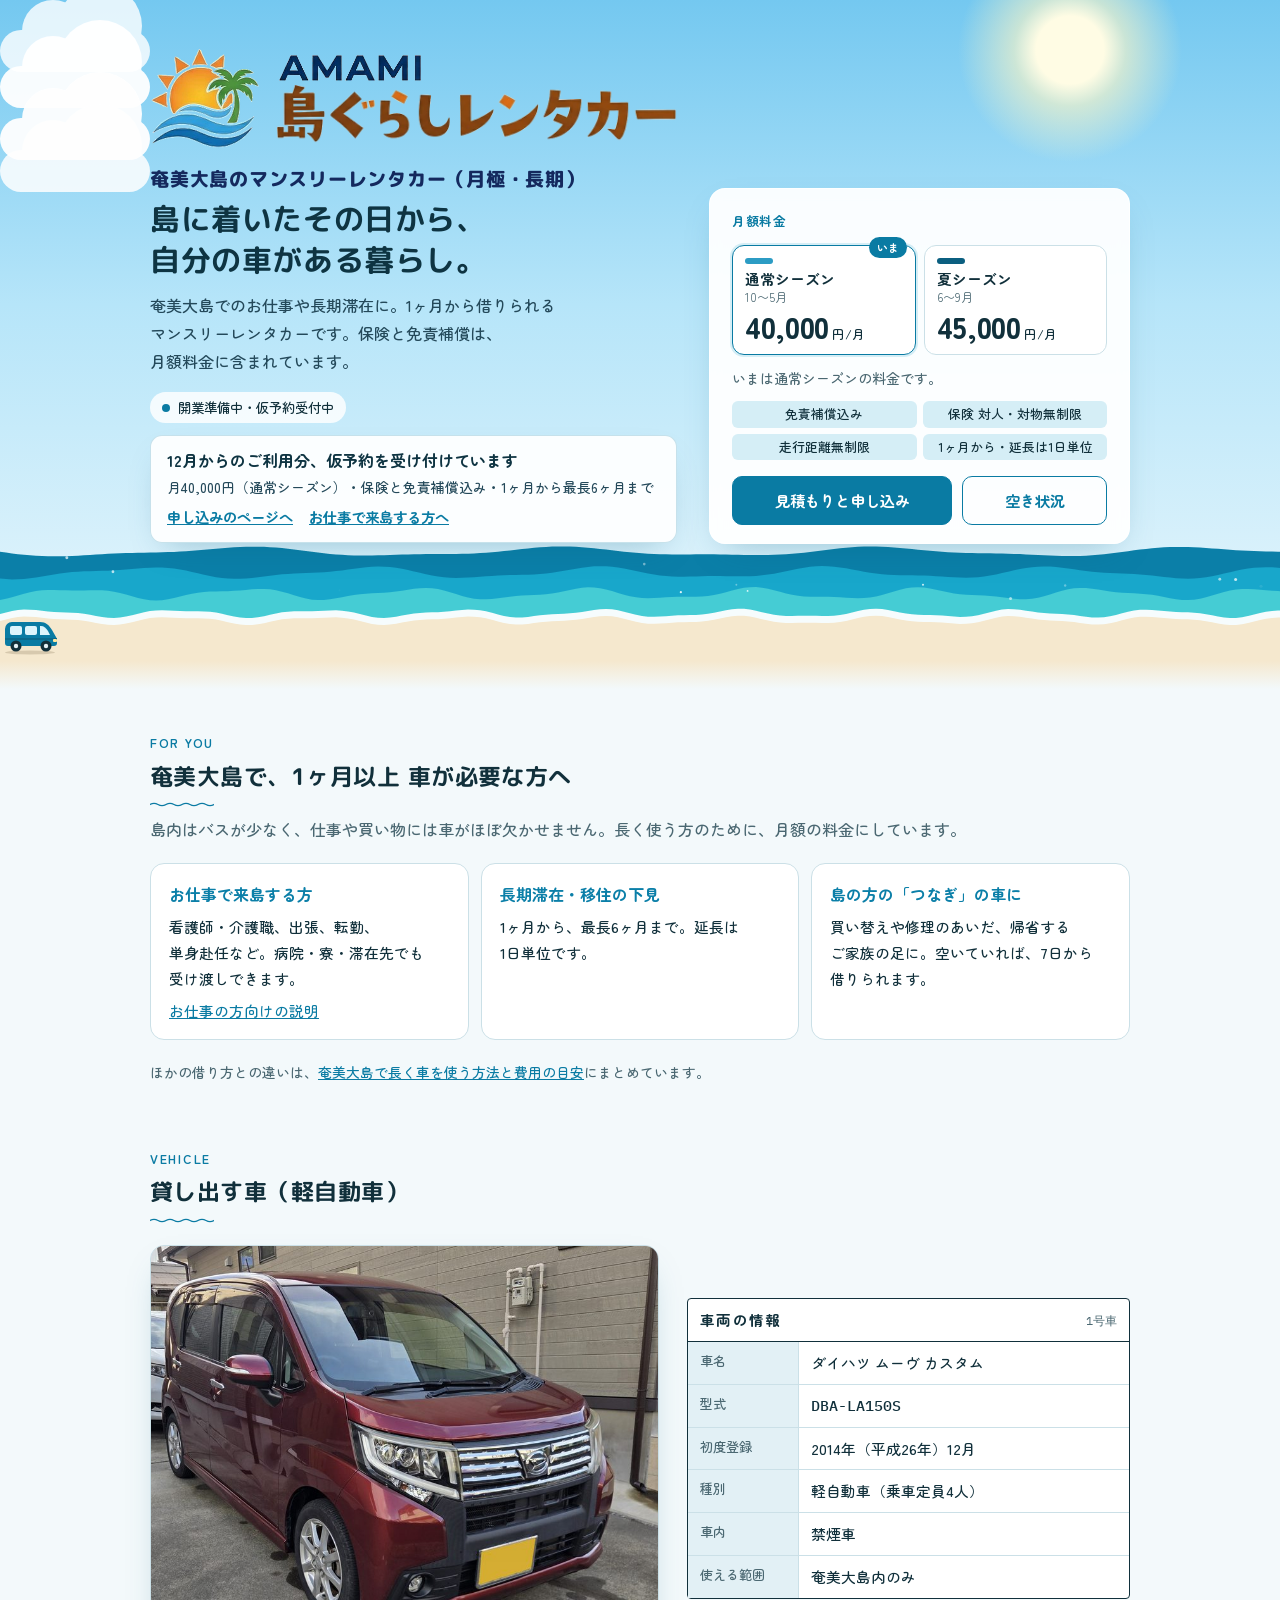
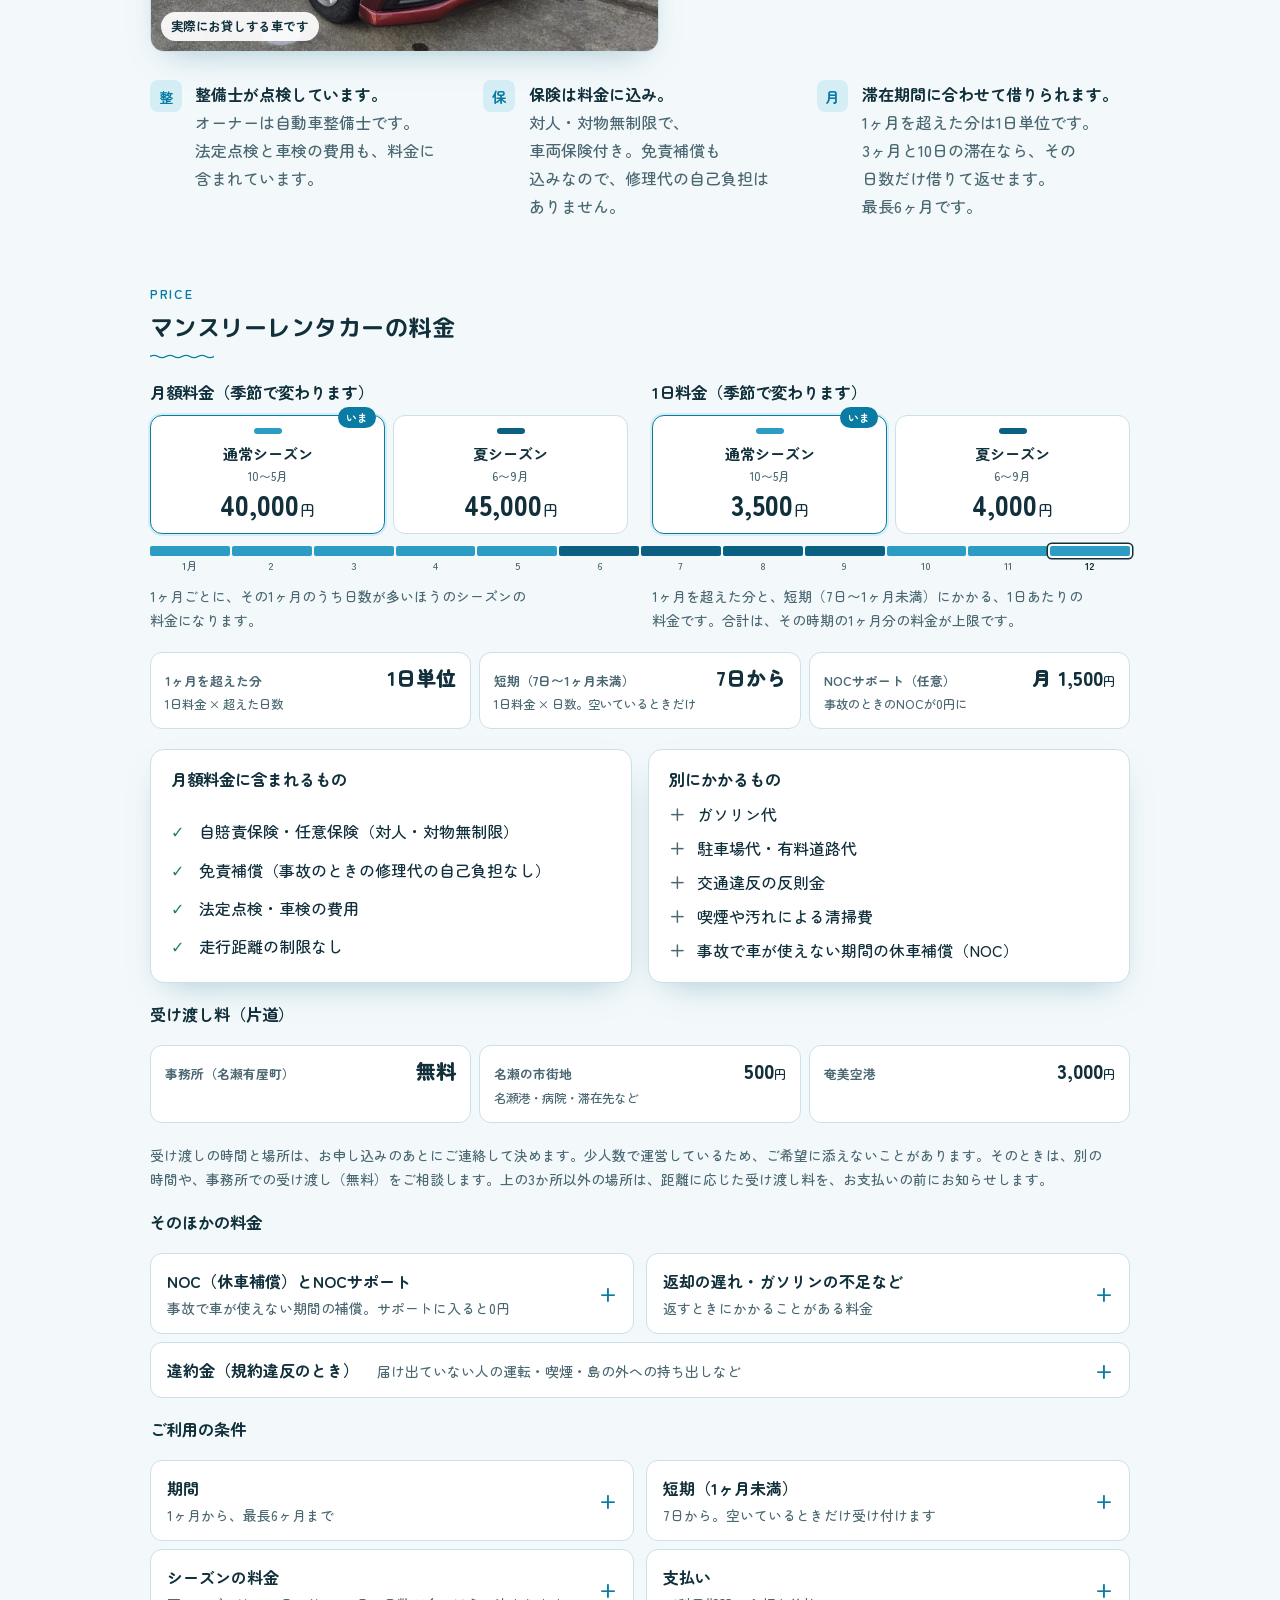
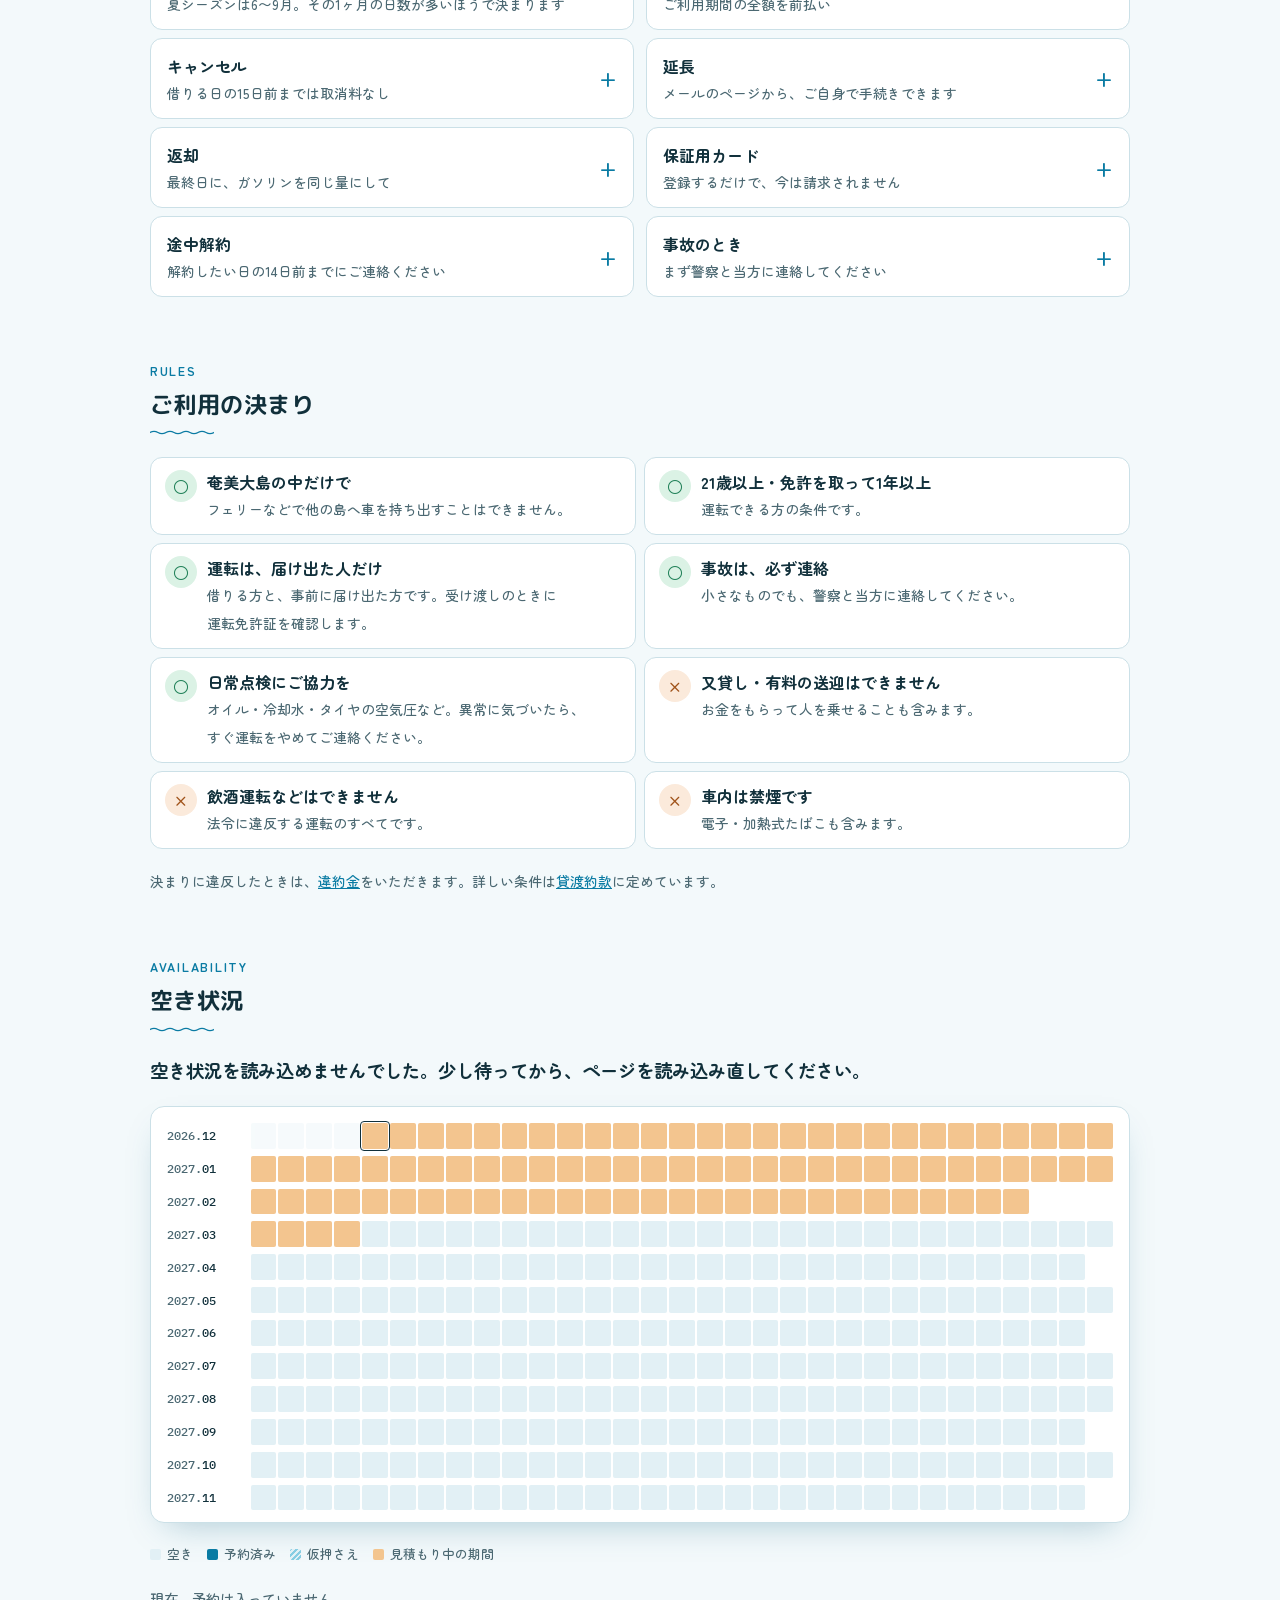
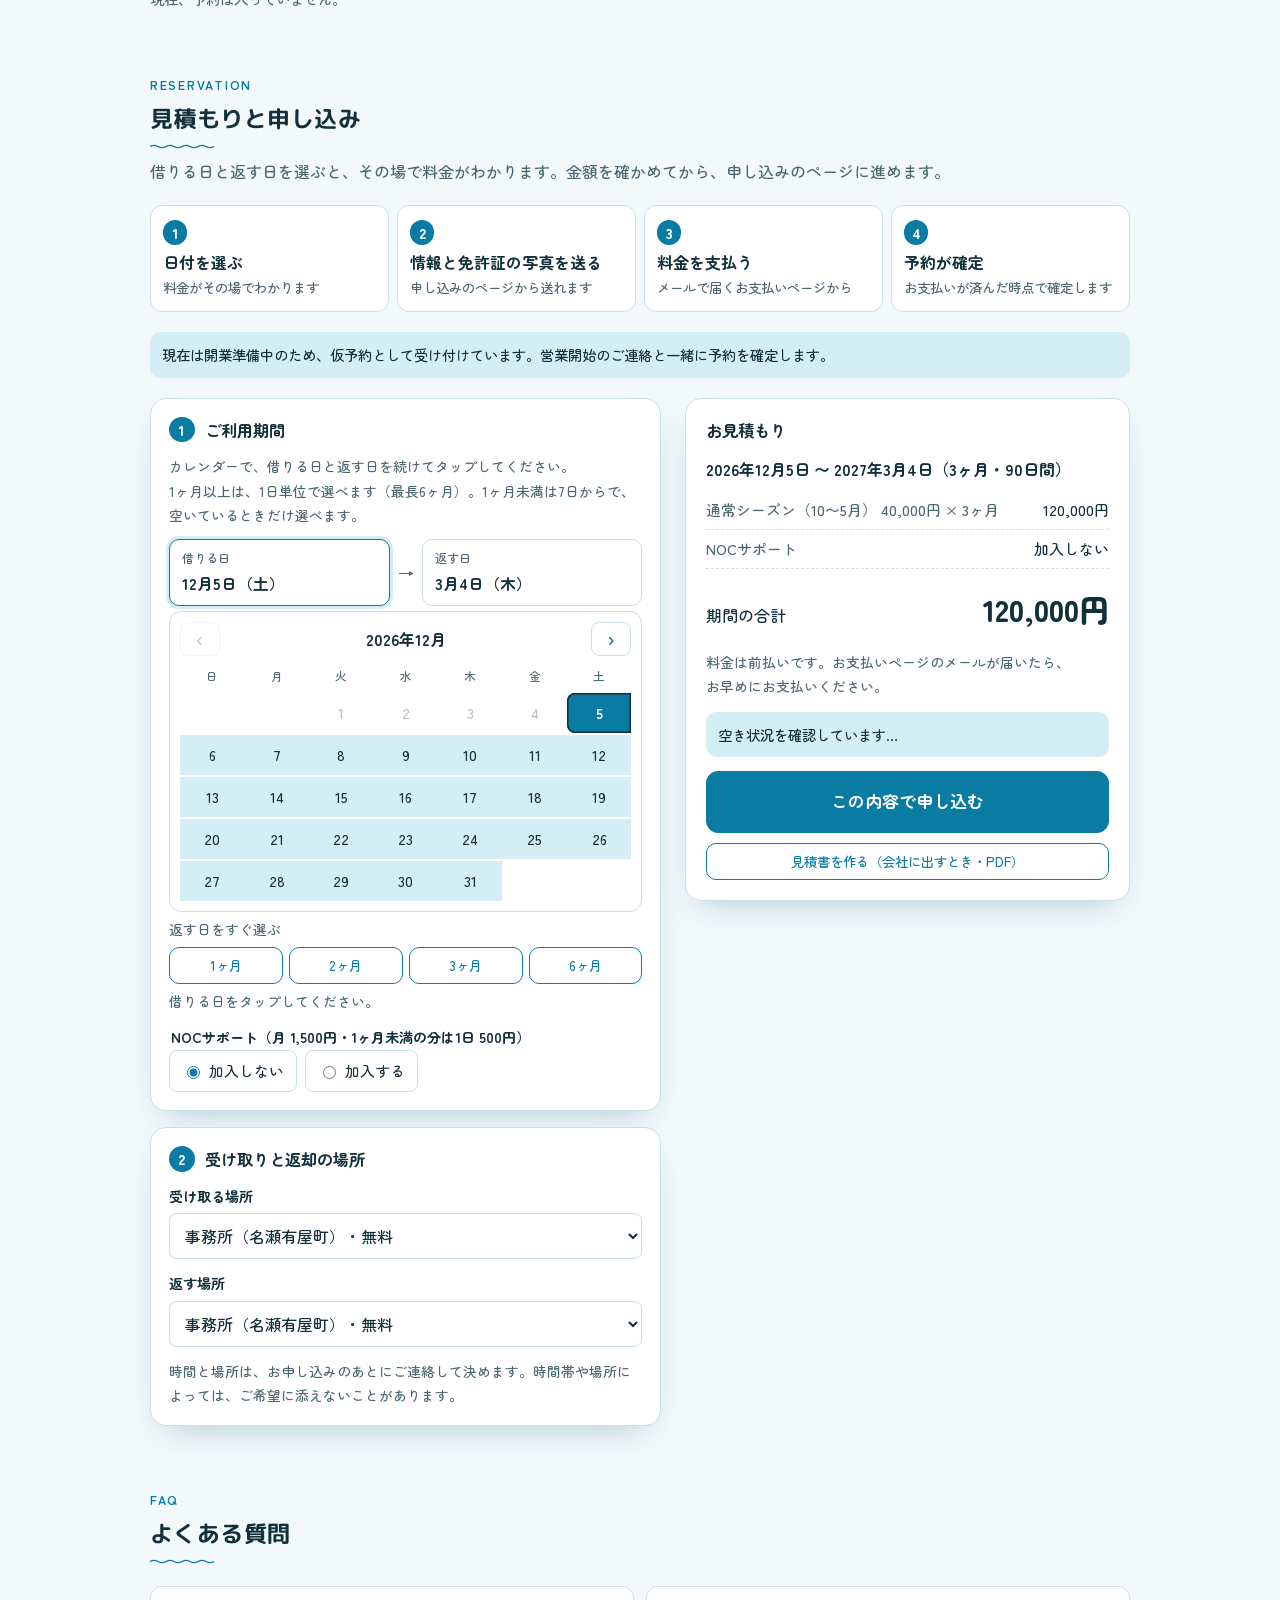
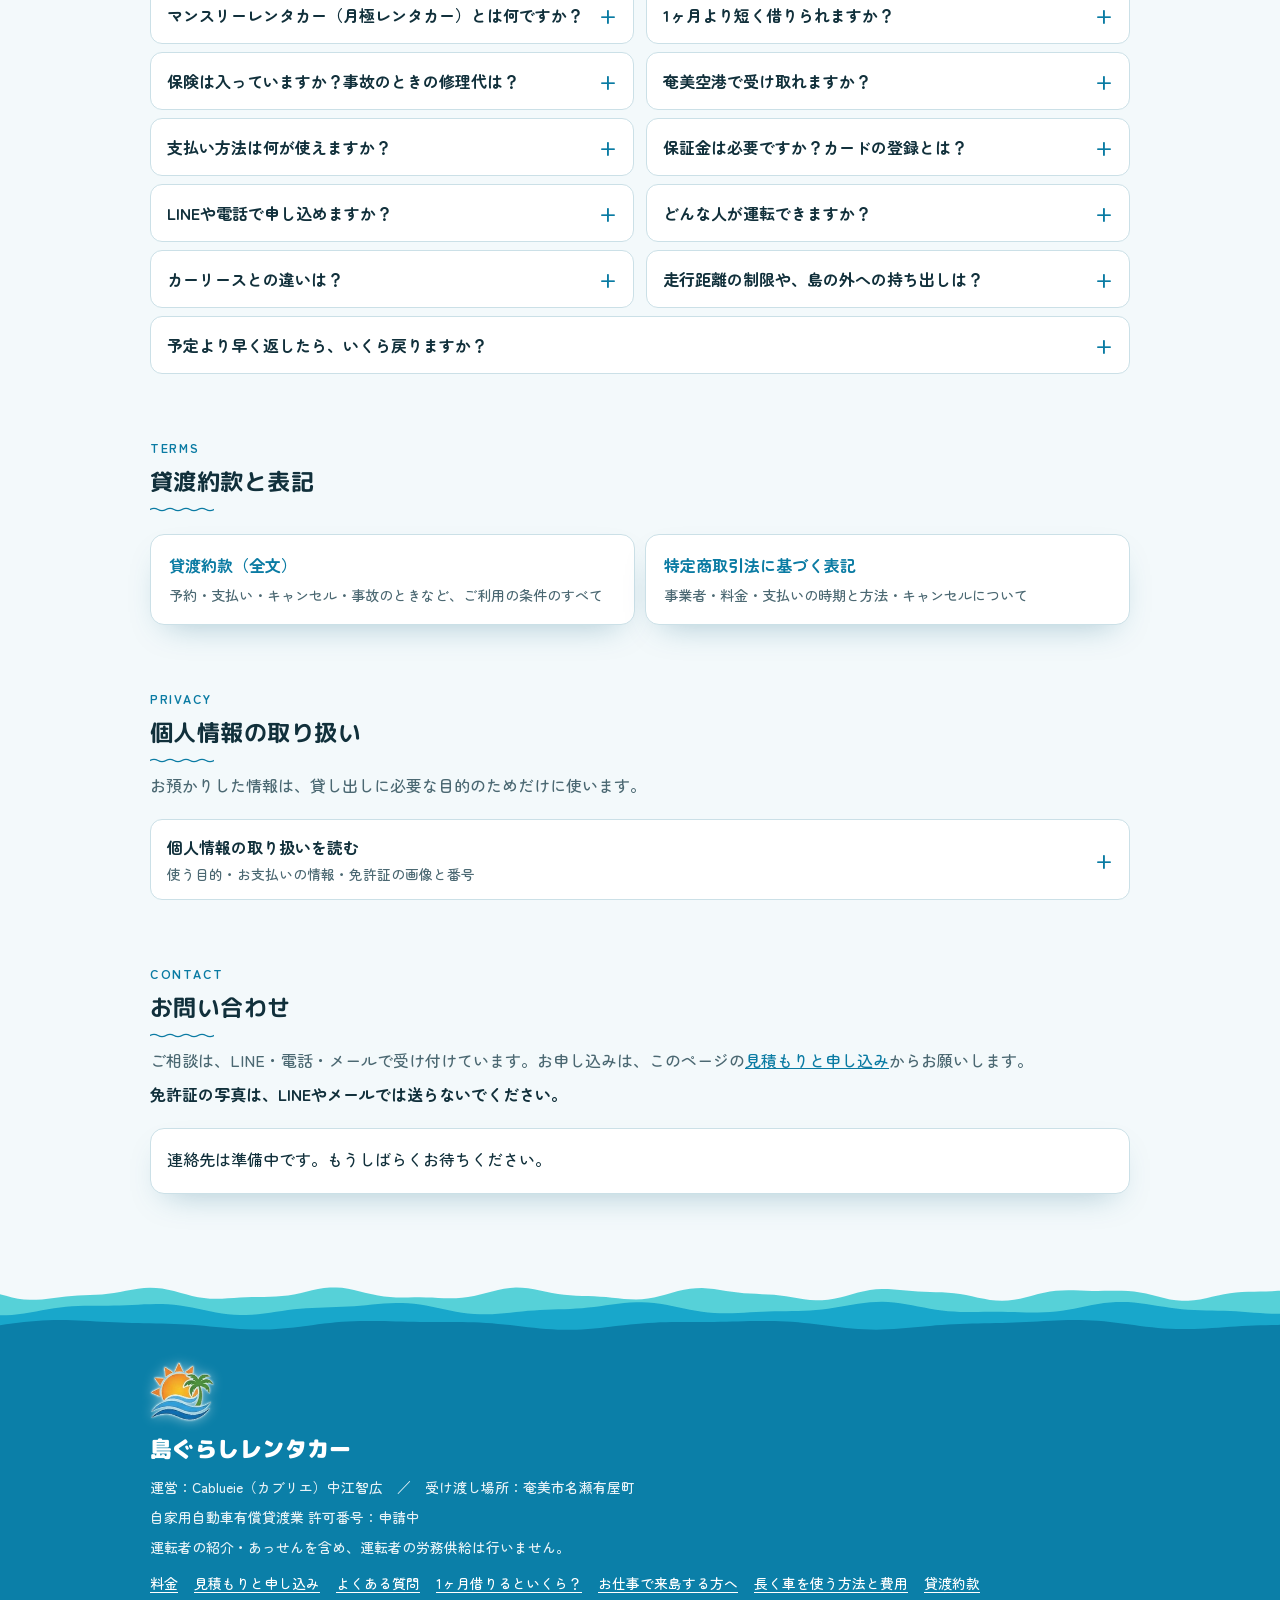
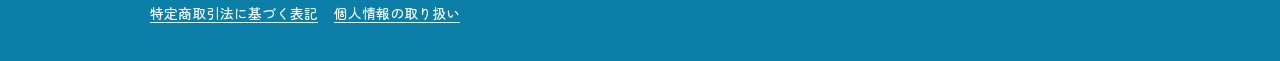
==== index.html @ 34012309 "申し込みページを軽くした（お金がかからない一言・先に聞けるボタン・送信ボタンの上の合計・免許証あとで・勤務先は任意・入力の離脱を数える） Co-Authored-By: Claude Opus 5.5" ====
<!DOCTYPE html>
<html lang="ja">
<head>
<meta charset="utf-8">
<meta name="viewport" content="width=device-width, initial-scale=1">
<title>奄美大島のマンスリーレンタカー｜1ヶ月から・月40,000円〜（月極・長期）｜島ぐらしレンタカー</title>
<meta name="description" content="奄美大島のマンスリーレンタカー（月極・長期レンタカー）。1ヶ月から、延長は1日単位。保険・免責補償込みで月40,000円から。奄美空港・名瀬で受け渡し。看護師・出張・転勤など、お仕事や長期滞在に。サイトで予約と支払いまでできます。">
<link rel="canonical" href="https://cablueie-rentacar.com/">
<meta property="og:type" content="website">
<meta property="og:site_name" content="島ぐらしレンタカー">
<meta property="og:title" content="奄美大島のマンスリーレンタカー｜1ヶ月から・月40,000円〜（月極・長期）｜島ぐらしレンタカー">
<meta property="og:description" content="奄美大島のマンスリーレンタカー（月極・長期レンタカー）。1ヶ月から、延長は1日単位。保険・免責補償込みで月40,000円から。奄美空港・名瀬で受け渡し。看護師・出張・転勤など、お仕事や長期滞在に。サイトで予約と支払いまでできます。">
<meta property="og:url" content="https://cablueie-rentacar.com/">
<meta property="og:image" content="https://cablueie-rentacar.com/og.png">
<meta property="og:locale" content="ja_JP">
<meta name="twitter:card" content="summary_large_image">
<meta name="theme-color" content="#0A7BA3">
<link rel="icon" href="favicon-192.png" sizes="192x192" type="image/png">
<link rel="apple-touch-icon" href="apple-touch-icon.png">
<link rel="preconnect" href="https://fonts.googleapis.com">
<link rel="preconnect" href="https://fonts.gstatic.com" crossorigin>
<link rel="stylesheet" href="https://fonts.googleapis.com/css2?family=M+PLUS+Rounded+1c:wght@700;800;900&amp;family=Montserrat:wght@800&amp;family=Zen+Maru+Gothic:wght@500;700;900&amp;family=IBM+Plex+Mono:wght@400;500&amp;display=swap">
<link rel="stylesheet" href="assets/site.css?v=20261101">
<style>
/* 12月からの仮予約のお知らせ。仮予約の受付中（status-pill が pre）だけ出す。終わったら、この style と .dec-notice を消す */
.dec-notice{margin-top:12px;max-width:34em;padding:12px 16px;border-radius:12px;background:rgba(255,255,255,.92);border:1px solid rgba(10,123,163,.22);box-shadow:var(--shadow)}
.dec-h{font-weight:700;line-height:1.5;color:var(--hero-ink)}
.dec-s{margin-top:4px;font-size:.86rem;line-height:1.6;color:var(--hero-sub)}
.dec-a{display:inline-block;margin-top:6px;font-size:.9rem;font-weight:700}
#site:has(#status-pill:not([data-status="pre"])) .dec-notice{display:none}
</style>
<script type="application/ld+json">{"@context": "https://schema.org", "@type": "WebSite", "@id": "https://cablueie-rentacar.com/#website", "url": "https://cablueie-rentacar.com/", "name": "島ぐらしレンタカー", "alternateName": ["しまぐらしレンタカー", "Cablueieレンタカー", "カブリエレンタカー"], "inLanguage": "ja", "publisher": {"@id": "https://cablueie-rentacar.com/#business"}}</script>
<script type="application/ld+json">{"@context": "https://schema.org", "@type": "AutoRental", "name": "島ぐらしレンタカー", "alternateName": ["しまぐらしレンタカー", "Cablueieレンタカー", "カブリエレンタカー"], "description": "奄美大島のマンスリーレンタカー（月極・長期レンタカー）。1ヶ月から、延長は1日単位。保険・免責補償込みで月40,000円から。奄美空港・名瀬で受け渡し。看護師・出張・転勤など、お仕事や長期滞在に。サイトで予約と支払いまでできます。", "url": "https://cablueie-rentacar.com/", "image": "https://cablueie-rentacar.com/og.png", "logo": "https://cablueie-rentacar.com/assets/mark-480.png", "address": {"@type": "PostalAddress", "postalCode": "894-0062", "addressRegion": "鹿児島県", "addressLocality": "奄美市", "streetAddress": "名瀬有屋町", "addressCountry": "JP"}, "areaServed": {"@type": "Place", "name": "奄美大島"}, "priceRange": "月額40,000円〜45,000円", "paymentAccepted": "クレジットカード, 電子決済, 銀行振込", "currenciesAccepted": "JPY", "@id": "https://cablueie-rentacar.com/#business", "knowsLanguage": "ja", "makesOffer": [{"@type": "Offer", "name": "マンスリーレンタカー（通常シーズン 10〜5月）", "description": "軽自動車・保険と免責補償込み", "priceCurrency": "JPY", "price": "40000", "availability": "https://schema.org/InStock", "priceSpecification": {"@type": "UnitPriceSpecification", "price": 40000, "priceCurrency": "JPY", "unitText": "月", "unitCode": "MON"}}, {"@type": "Offer", "name": "マンスリーレンタカー（夏シーズン 6〜9月）", "description": "軽自動車・保険と免責補償込み", "priceCurrency": "JPY", "price": "45000", "availability": "https://schema.org/InStock", "priceSpecification": {"@type": "UnitPriceSpecification", "price": 45000, "priceCurrency": "JPY", "unitText": "月", "unitCode": "MON"}}]}</script>
<script type="application/ld+json">{"@context": "https://schema.org", "@type": "FAQPage", "mainEntity": [{"@type": "Question", "name": "マンスリーレンタカー（月極レンタカー）とは何ですか？", "acceptedAnswer": {"@type": "Answer", "text": "1ヶ月単位の料金で長く借りられるレンタカーです。1日ごとの料金のふつうのレンタカーより、長く使うほど割安になります。島ぐらしレンタカーは1ヶ月から借りられて、1ヶ月を超えた分は1日単位、最長6ヶ月までです。保険と免責補償は料金に含まれています。"}}, {"@type": "Question", "name": "1ヶ月より短く借りられますか？", "acceptedAnswer": {"@type": "Answer", "text": "はい。借りる日が30日以内の場合か、予約と予約のあいだの1ヶ月に満たない空きの場合に、7日から借りられます。料金は1日3,500円（夏シーズンの6〜9月は4,000円。その時期の1ヶ月分が上限）で、全額前払いです。カレンダーで期間を選べば、そのまま申し込みとお支払いまでできます。"}}, {"@type": "Question", "name": "保険は入っていますか？事故のときの修理代は？", "acceptedAnswer": {"@type": "Answer", "text": "自賠責保険と任意保険（対人・対物無制限）、免責補償が月額料金に含まれています。万一の事故でも、車の修理代のご負担はありません。修理中の休業補償（NOC）は別にかかりますが、NOCサポート（月1,500円）に入ると0円になります。"}}, {"@type": "Question", "name": "奄美空港で受け取れますか？", "acceptedAnswer": {"@type": "Answer", "text": "はい。奄美空港での受け渡しは片道3,000円、名瀬の市街地（港・病院・滞在先など）は片道500円、名瀬有屋町の事務所なら無料です。受け渡しの時間と場所は、お申し込みのあとにご連絡して決めます。少人数で運営しているため、便の時間などによっては、ご希望に添えないことがあります。"}}, {"@type": "Question", "name": "支払い方法は何が使えますか？", "acceptedAnswer": {"@type": "Answer", "text": "クレジットカード（Visa・Mastercard・JCB・American Expressなど）、電子決済、銀行振込が使えます。お申し込みのあと、お支払いページのリンクをメールでお送りします。ご利用期間の料金をお支払いいただいた時点で、予約が確定します。"}}, {"@type": "Question", "name": "保証金は必要ですか？カードの登録とは？", "acceptedAnswer": {"@type": "Answer", "text": "保証金はいただきません。その代わりに、お支払いのときに保証用のクレジットカード（またはデビットカード）を登録していただきます。今は請求されず、返却後の燃料代・延滞料金・NOC・違約金などがあるときは、内容をメールでお知らせして、このカードに請求します。現金でのお支払いは受け付けていません。ご利用の終了から90日後に登録を削除します。"}}, {"@type": "Question", "name": "LINEや電話で申し込めますか？", "acceptedAnswer": {"@type": "Answer", "text": "ご相談は、LINE・電話・メールで受け付けています。お申し込みは、このページの「見積もりと申し込み」からお願いします（運転免許証の写真もそこから送っていただきます）。免許証の写真は、LINEやメールでは受け付けていません。あとから運転する人を追加するときや、免許証の写真を撮り直すときは、受付確認のメールにある専用のページから送れます。"}}, {"@type": "Question", "name": "どんな人が運転できますか？", "acceptedAnswer": {"@type": "Answer", "text": "21歳以上で、運転免許を取って1年以上の方です。運転する方は全員、申し込みのときに運転免許証の写真を送っていただきます。"}}, {"@type": "Question", "name": "カーリースとの違いは？", "acceptedAnswer": {"@type": "Answer", "text": "カーリースは年単位の契約が中心で、途中でやめると違約金がかかることが多いため、数ヶ月の滞在には向きません。マンスリーレンタカーなら1ヶ月から借りられて、保険・点検・車検の費用も料金に含まれています。"}}, {"@type": "Question", "name": "走行距離の制限や、島の外への持ち出しは？", "acceptedAnswer": {"@type": "Answer", "text": "走行距離の制限はありません。ご利用は奄美大島内に限り、フェリーなどで他の島へ車を持ち出すことはできません。"}}, {"@type": "Question", "name": "予定より早く返したら、いくら戻りますか？", "acceptedAnswer": {"@type": "Answer", "text": "早く返すときは途中解約です。使った期間の料金で計算し直し、払った額との差額から解約手数料（差額の30%）を引いた分をお返しします。1ヶ月に満たない期間は1日3,500円で、1ヶ月分（40,000円）が上限です。たとえば1ヶ月の予約を20日で返すと戻りは0円、1ヶ月と10日の予約（75,000円）を1ヶ月で返すと、差額35,000円から解約手数料10,500円を引いた24,500円（カード払いは決済手数料3.6%を引いて約23,600円）が戻ります。夏シーズン（6〜9月）は1日4,000円・1ヶ月45,000円で計算します。"}}]}</script>
</head>
<body>
<div id="site">
<header class="scene">
  <div class="sky" aria-hidden="true"><span class="sun"></span><span class="cloud c1"></span><span class="cloud c2"></span><span class="cloud c3"></span><span class="cloud c4"></span></div>
  <div class="wrap hero">
    <div>
      <div class="brand" role="img" aria-label="AMAMI 島ぐらしレンタカー">
        <img class="brand-mark" src="assets/mark-220.webp" width="110" height="101" alt="" decoding="async">
        <span class="brand-text" aria-hidden="true"><img class="brand-en-img" src="assets/amami.webp" width="285" height="55" alt=""><img class="brand-name-img" src="assets/name.webp" width="854" height="126" alt=""></span>
      </div>
      <h1><span class="h1-sub"><span class="nb">奄美大島の</span><span class="nb">マンスリーレンタカー</span><span class="nb">（月極・長期）</span></span><span class="nb">島に着いたその日から、</span><span class="nb">自分の車がある暮らし。</span></h1>
      <p class="lead">奄美大島でのお仕事や長期滞在に。1ヶ月から借りられるマンスリーレンタカーです。保険と免責補償は、月額料金に含まれています。</p>
      <p style="margin-top:16px"><span class="pill" id="status-pill" data-status="pre">開業準備中・仮予約受付中</span></p>
      <div class="dec-notice">
        <p class="dec-h"><span class="nb">12月からのご利用分、</span><span class="nb">仮予約を受け付けています</span></p>
        <p class="dec-s"><span class="nb">月<span data-price="monthly">40,000</span>円（通常シーズン）・</span><span class="nb">保険と免責補償込み・</span><span class="nb">1ヶ月から最長6ヶ月まで</span></p>
        <a class="dec-a" href="apply/">申し込みのページへ</a><a class="dec-a" href="work/" style="margin-left:16px">お仕事で来島する方へ</a>
      </div>
    </div>
    <div class="price-card">
      <span class="eyebrow">月額料金</span>
      <div class="price-duo" data-nosnippet role="group" aria-label="シーズンごとの月額料金">
        <div class="pd" data-season="normal"><span class="pd-name">通常シーズン<small>10〜5月</small></span><strong><span data-price="monthly">40,000</span><small>円/月</small></strong></div>
        <div class="pd" data-season="summer"><span class="pd-name">夏シーズン<small>6〜9月</small></span><strong><span data-price="summer">45,000</span><small>円/月</small></strong></div>
      </div>
      <p class="season-note" id="season-note">いまは通常シーズンの料金です。</p>
      <div class="chips">
        <span class="chip">免責補償込み</span><span class="chip">保険 対人・対物無制限</span><span class="chip">走行距離無制限</span><span class="chip">1ヶ月から・延長は1日単位</span>
      </div>
      <div class="cta">
        <a class="btn" href="#request">見積もりと申し込み</a>
        <a class="btn ghost" href="#availability">空き状況</a>
      </div>
    </div>
</div>
  <canvas class="sea" id="sea-hero" aria-hidden="true"></canvas>
  <div class="car-run" aria-hidden="true"><svg viewBox="0 0 60 38" aria-hidden="true"><ellipse cx="30" cy="35.5" rx="25" ry="2" fill="rgba(80,60,30,.18)"/><path d="M5 26V12a7 7 0 0 1 7-7h28c6 0 9 3 12 8l4 7a6 6 0 0 1 1 3v3a3 3 0 0 1-3 3H8a3 3 0 0 1-3-3z" fill="#0A7BA3"/><rect x="10" y="9" width="12" height="9" rx="2" fill="#DDF5FC"/><rect x="25" y="9" width="12" height="9" rx="2" fill="#DDF5FC"/><path d="M40 9h1c3 0 5 2 7 5l2 4H40z" fill="#DDF5FC"/><rect x="5" y="21" width="52" height="2" fill="#0B6A8C"/><rect x="53" y="22" width="4" height="3" rx="1" fill="#FFE7A0"/><circle cx="16" cy="29" r="5.5" fill="#11303B"/><circle cx="16" cy="29" r="2.2" fill="#E2F0F5"/><circle cx="46" cy="29" r="5.5" fill="#11303B"/><circle cx="46" cy="29" r="2.2" fill="#E2F0F5"/></svg></div>
</header>
<div class="shore" aria-hidden="true"></div>
<main id="page" class="wrap">

  <section id="uses" aria-labelledby="uses-h">
    <div class="sec-head">
      <span class="eyebrow">FOR YOU</span>
      <h2 id="uses-h"><span class="nb">奄美大島で、</span><span class="nb">1ヶ月以上</span> <span class="nb">車が必要な方へ</span></h2>
      <p class="muted">島内はバスが少なく、仕事や買い物には車がほぼ欠かせません。長く使う方のために、月額の料金にしています。</p>
    </div>
    <div class="uses">
      <div class="use"><strong>お仕事で来島する方</strong><p>看護師・介護職、出張、転勤、単身赴任など。病院・寮・滞在先でも受け渡しできます。</p><p><a href="work/">お仕事の方向けの説明</a></p></div>
      <div class="use"><strong>長期滞在・移住の下見</strong><p>1ヶ月から、最長6ヶ月まで。延長は1日単位です。</p></div>
      <div class="use"><strong>島の方の「つなぎ」の車に</strong><p>買い替えや修理のあいだ、帰省するご家族の足に。空いていれば、7日から借りられます。</p></div>
    </div>
    <p class="small muted">ほかの借り方との違いは、<a href="guide/">奄美大島で長く車を使う方法と費用の目安</a>にまとめています。</p>
  </section>

  <section aria-labelledby="car-h">
    <div class="sec-head">
      <span class="eyebrow">VEHICLE</span>
      <h2 id="car-h">貸し出す車（軽自動車）</h2>
    </div>
    <div class="car">
      <figure class="car-photo">
        <img src="assets/car-800.jpg" srcset="assets/car-800.jpg 800w, assets/car-1400.jpg 1400w" sizes="(max-width:760px) calc(100vw - 32px), 510px" width="800" height="640" alt="貸し出す車。赤いダイハツ ムーヴ カスタムを斜め前から見た写真" loading="lazy" decoding="async">
        <figcaption>実際にお貸しする車です</figcaption>
      </figure>
      <div class="shaken">
        <div class="shaken-title">車両の情報<span>1号車</span></div>
        <dl>
          <dt>車名</dt><dd>ダイハツ ムーヴ カスタム</dd>
          <dt>型式</dt><dd class="mono">DBA-LA150S</dd>
          <dt>初度登録</dt><dd>2014年（平成26年）12月</dd>
          <dt>種別</dt><dd>軽自動車（乗車定員4人）</dd>
          <dt>車内</dt><dd>禁煙車</dd>
          <dt>使える範囲</dt><dd>奄美大島内のみ</dd>
        </dl>
      </div>
      <div class="car-notes">
        <div class="note-row"><span class="note-mark" aria-hidden="true">整</span><p><strong>整備士が点検しています。</strong><br><span class="muted">オーナーは自動車整備士です。法定点検と車検の費用も、料金に含まれています。</span></p></div>
        <div class="note-row"><span class="note-mark" aria-hidden="true">保</span><p><strong>保険は料金に込み。</strong><br><span class="muted">対人・対物無制限で、車両保険付き。免責補償も込みなので、修理代の自己負担はありません。</span></p></div>
        <div class="note-row"><span class="note-mark" aria-hidden="true">月</span><p><strong>滞在期間に合わせて借りられます。</strong><br><span class="muted">1ヶ月を超えた分は1日単位です。3ヶ月と10日の滞在なら、その日数だけ借りて返せます。最長6ヶ月です。</span></p></div>
      </div>
    </div>
  </section>

  <section id="price" aria-labelledby="price-h">
    <div class="sec-head">
      <span class="eyebrow">PRICE</span>
      <h2 id="price-h">マンスリーレンタカーの料金</h2>
    </div>

    <div class="rates" data-nosnippet>
      <div class="rate">
        <h3 class="fee-cap">月額料金（季節で変わります）</h3>
        <div class="seasons two">
          <div class="season" data-season="normal"><span class="s-name">通常シーズン</span><span class="s-months">10〜5月</span><strong><span data-price="monthly">40,000</span><small>円</small></strong></div>
          <div class="season" data-season="summer"><span class="s-name">夏シーズン</span><span class="s-months">6〜9月</span><strong><span data-price="summer">45,000</span><small>円</small></strong></div>
        </div>
        <div class="months" aria-hidden="true">
          <span data-m="1">1月</span><span data-m="2">2</span><span data-m="3">3</span><span data-m="4">4</span><span data-m="5">5</span><span class="s" data-m="6">6</span><span class="s" data-m="7">7</span><span class="s" data-m="8">8</span><span class="s" data-m="9">9</span><span data-m="10">10</span><span data-m="11">11</span><span data-m="12">12</span>
        </div>
        <p class="small muted">1ヶ月ごとに、その1ヶ月のうち日数が多いほうのシーズンの料金になります。</p>
      </div>
      <div class="rate">
        <h3 class="fee-cap">1日料金（季節で変わります）</h3>
        <div class="seasons two">
          <div class="season" data-season="normal"><span class="s-name">通常シーズン</span><span class="s-months">10〜5月</span><strong><span data-price="daily">3,500</span><small>円</small></strong></div>
          <div class="season" data-season="summer"><span class="s-name">夏シーズン</span><span class="s-months">6〜9月</span><strong><span data-price="dailySummer">4,000</span><small>円</small></strong></div>
        </div>
        <p class="small muted">1ヶ月を超えた分と、短期（7日〜1ヶ月未満）にかかる、1日あたりの料金です。合計は、その時期の1ヶ月分の料金が上限です。</p>
      </div>
    </div>
    <div class="tiles stack">
      <div class="tile"><span class="tile-k">1ヶ月を超えた分</span><span class="tile-v">1日単位</span><span class="tile-n">1日料金 × 超えた日数</span></div>
      <div class="tile"><span class="tile-k">短期（7日〜1ヶ月未満）</span><span class="tile-v">7日から</span><span class="tile-n">1日料金 × 日数。空いているときだけ</span></div>
      <div class="tile"><span class="tile-k">NOCサポート（任意）</span><span class="tile-v">月 <span data-price="nocMonth">1,500</span><small>円</small></span><span class="tile-n">事故のときのNOCが0円に</span></div>
    </div>

    <div class="price-grid">
      <div class="box">
        <h3>月額料金に含まれるもの</h3>
        <ul class="incl">
          <li>自賠責保険・任意保険（対人・対物無制限）</li>
          <li>免責補償（事故のときの修理代の自己負担なし）</li>
          <li>法定点検・車検の費用</li>
          <li>走行距離の制限なし</li>
        </ul>
      </div>
      <div class="box">
        <h3>別にかかるもの</h3>
        <ul class="incl extra">
          <li>ガソリン代</li>
          <li>駐車場代・有料道路代</li>
          <li>交通違反の反則金</li>
          <li>喫煙や汚れによる清掃費</li>
          <li>事故で車が使えない期間の休車補償（NOC）</li>
        </ul>
      </div>
    </div>

    <h3 class="fee-cap">受け渡し料（片道）</h3>
    <div class="tiles stack">
      <div class="tile"><span class="tile-k">事務所（名瀬有屋町）</span><span class="tile-v">無料</span></div>
      <div class="tile"><span class="tile-k">名瀬の市街地</span><span class="tile-v"><span data-price="hoNaze">500</span><small>円</small></span><span class="tile-n">名瀬港・病院・滞在先など</span></div>
      <div class="tile"><span class="tile-k">奄美空港</span><span class="tile-v"><span data-price="hoAirport">3,000</span><small>円</small></span></div>
    </div>
    <p class="small muted">受け渡しの時間と場所は、お申し込みのあとにご連絡して決めます。少人数で運営しているため、ご希望に添えないことがあります。そのときは、別の時間や、事務所での受け渡し（無料）をご相談します。上の3か所以外の場所は、距離に応じた受け渡し料を、お支払いの前にお知らせします。</p>

    <h3 class="fee-cap">そのほかの料金</h3>
    <div class="folds cols">
      <details class="fold" id="noc">
        <summary><span class="fold-t">NOC（休車補償）とNOCサポート</span><span class="fold-s">事故で車が使えない期間の補償。サポートに入ると0円</span></summary>
        <div class="fold-body">
          <div class="table-wrap">
            <table class="fee-table">
              <tbody>
                <tr><th scope="row">自走できる事故<br><span class="small muted">修理のため車を預ける場合</span></th><td class="amt">30,000円</td></tr>
                <tr><th scope="row">自走できない事故<br><span class="small muted">レッカー移動や全損の場合</span></th><td class="amt">50,000円</td></tr>
                <tr><th scope="row">NOCサポートに加入している場合</th><td class="amt">0円</td></tr>
              </tbody>
            </table>
          </div>
          <p>NOCサポートは任意で、月 <span data-price="nocMonth">1,500</span>円です。短期と、1ヶ月を超えた端数の日は、1日 <span data-price="nocDay">500</span>円です（端数の日は月額が上限）。</p>
        </div>
      </details>
      <details class="fold">
        <summary><span class="fold-t">返却の遅れ・ガソリンの不足など</span><span class="fold-s">返すときにかかることがある料金</span></summary>
        <div class="fold-body">
          <div class="table-wrap">
            <table class="fee-table">
              <tbody>
                <tr><th scope="row">返却の遅れ<br><span class="small muted">ご連絡がない場合は1日10,000円</span></th><td class="amt">1日 5,000円</td></tr>
                <tr><th scope="row">ガソリンの不足<br><span class="small muted">受け取ったときと同じ量でない場合</span></th><td class="amt">実費＋1,000円</td></tr>
                <tr><th scope="row">通常を超える汚れ<br><span class="small muted">砂・泥・ペットの毛など</span></th><td class="amt">5,000円〜</td></tr>
                <tr><th scope="row">鍵・付属品の紛失や破損</th><td class="amt">実費</td></tr>
                <tr><th scope="row">決めた場所と違う場所への返却<br><span class="small muted">相談なく別の場所に返した場合</span></th><td class="amt">引き取りの実費＋10,000円</td></tr>
              </tbody>
            </table>
          </div>
        </div>
      </details>
      <details class="fold" id="penalty">
        <summary><span class="fold-t">違約金（規約違反のとき）</span><span class="fold-s">届け出ていない人の運転・喫煙・島の外への持ち出しなど</span></summary>
        <div class="fold-body">
          <div class="table-wrap">
            <table class="fee-table">
              <tbody>
                <tr><th scope="row">届け出ていない人の運転</th><td class="amt">30,000円</td></tr>
                <tr><th scope="row">又貸し・お金をもらっての送迎など</th><td class="amt">50,000円</td></tr>
                <tr><th scope="row">フェリーなどで他の島へ持ち出し<br><span class="small muted">車を戻す費用は別に実費</span></th><td class="amt">50,000円</td></tr>
                <tr><th scope="row">飲酒・酒気帯び・無免許などの運転<br><span class="small muted">事故のときは免責補償・NOCサポートの対象外</span></th><td class="amt">100,000円</td></tr>
                <tr><th scope="row">車内での喫煙<br><span class="small muted">電子・加熱式たばこも含みます。清掃・消臭の費用を含みます</span></th><td class="amt">20,000円</td></tr>
                <tr><th scope="row">事故を警察と当方に連絡しなかった<br><span class="small muted">免責補償・NOCサポートの対象外になります</span></th><td class="amt">30,000円</td></tr>
              </tbody>
            </table>
          </div>
          <p class="small muted">損害がこれより大きいときは、その分もいただきます。違反の内容によっては、契約を解除して、すぐに返していただきます。</p>
        </div>
      </details>
    </div>

    <h3 class="fee-cap">ご利用の条件</h3>
    <div class="folds cols">
      <details class="fold">
        <summary><span class="fold-t">期間</span><span class="fold-s">1ヶ月から、最長6ヶ月まで</span></summary>
        <div class="fold-body">
          <p>1ヶ月から借りられます。1ヶ月を超えた分は1日単位です（最長6ヶ月）。</p>
          <p>1日の料金は、通常シーズン <span data-price="daily">3,500</span>円、夏シーズン（6〜9月）<span data-price="dailySummer">4,000</span>円で、その時期の1ヶ月分の料金が上限です。</p>
          <p>例：2ヶ月と10日なら、2ヶ月分＋10日分です。</p>
        </div>
      </details>
      <details class="fold">
        <summary><span class="fold-t">短期（1ヶ月未満）</span><span class="fold-s">7日から。空いているときだけ受け付けます</span></summary>
        <div class="fold-body">
          <p>1ヶ月未満は、借りる日が30日以内の場合か、予約と予約のあいだの1ヶ月に満たない空きの場合だけ、7日から受け付けます。</p>
          <p>1日の料金は、通常シーズン <span data-price="daily">3,500</span>円、夏シーズン（6〜9月）<span data-price="dailySummer">4,000</span>円です（その時期の1ヶ月分の料金が上限）。NOCサポートは1日 <span data-price="nocDay">500</span>円です。</p>
          <p>料金は全額を前払いでお支払いください。カレンダーで期間を選べば、そのまま申し込めます。</p>
        </div>
      </details>
      <details class="fold">
        <summary><span class="fold-t">シーズンの料金</span><span class="fold-s">夏シーズンは6〜9月。その1ヶ月の日数が多いほうで決まります</span></summary>
        <div class="fold-body">
          <p>夏シーズン（6〜9月）は、月額と1日の料金が変わります。それ以外の月（10〜5月）は通常シーズンです。</p>
          <p>1ヶ月ごとに、その1ヶ月のうち日数が多いほうのシーズンの料金になります（同じ日数のときは、始まる日のシーズン）。たとえば5月15日から3ヶ月なら、1ヶ月目は通常シーズン、2ヶ月目と3ヶ月目は夏シーズンの料金です。</p>
          <p>1日の料金（短期と、1ヶ月を超えた分）も、その日数のうち多いほうのシーズンで決まります。</p>
        </div>
      </details>
      <details class="fold">
        <summary><span class="fold-t">支払い</span><span class="fold-s">ご利用期間の全額を前払い</span></summary>
        <div class="fold-body">
          <ul>
            <li>ご利用期間の料金は、全額を前払いしていただきます。</li>
            <li>カード（Visa・Mastercard・JCB・American Expressなど）、電子決済、銀行振込が使えます。</li>
            <li>お申し込みのあと、お支払いページのリンクをメールでお送りします。お支払いの期限は、そのメールが届いてから7日以内です。借りる日が近いときは、借りる日の前日までにお願いします。</li>
            <li>お支払いが済んだ時点で予約が確定します。期限を過ぎてもお支払いがないときは、予約を取り消すことがあります。</li>
            <li>延長するときは、延長分をその都度お支払いいただきます。</li>
            <li>あわせて保証用カードを登録していただきます（下の「保証用カード」）。</li>
          </ul>
        </div>
      </details>
      <details class="fold">
        <summary><span class="fold-t">キャンセル</span><span class="fold-s">借りる日の15日前までは取消料なし</span></summary>
        <div class="fold-body">
          <div class="table-wrap">
            <table class="fee-table">
              <tbody>
                <tr><th scope="row">借りる日の15日前まで</th><td class="amt">無料</td></tr>
                <tr><th scope="row">14日前から前日まで<br><span class="small muted">最初の1ヶ月分（短期は料金の全額）に対して</span></th><td class="amt">30%</td></tr>
                <tr><th scope="row">当日、または連絡なしで引き取りに来られなかった場合<br><span class="small muted">最初の1ヶ月分（短期は料金の全額）に対して</span></th><td class="amt">50%</td></tr>
              </tbody>
            </table>
          </div>
          <p>返金のときは、決済会社から当方に戻らない決済手数料（返金額に対応する分。カードの場合は返金額の3.6%）を差し引きます。</p>
          <p>キャンセルは、借りる日の前日まで、メールでお送りする「ご予約の確認・変更」ページから手続きできます。取消料と返金額を確かめてから、その場でキャンセルできます。</p>
        </div>
      </details>
      <details class="fold">
        <summary><span class="fold-t">延長</span><span class="fold-s">メールのページから、ご自身で手続きできます</span></summary>
        <div class="fold-body">
          <p>ご利用は、申し込みのときに選んだ返す日で終わります。自動では更新しません。</p>
          <p>延ばしたいときは、メールでお送りする「ご予約の確認・変更」ページから手続きしてください。次の予約が入っていなければ、1日単位で延長できます（通算で最長6ヶ月まで）。お早めに、できれば返す日の7日前までにお願いします。</p>
          <p>延長後の料金は、借りる日から新しい返す日までの期間で計算し直します。お支払い済みの分との差額をお支払いいただいた時点で、延長が確定します（お支払いの期限は、手続きから3日以内です）。</p>
        </div>
      </details>
      <details class="fold">
        <summary><span class="fold-t">返却</span><span class="fold-s">最終日に、ガソリンを同じ量にして</span></summary>
        <div class="fold-body">
          <p>利用期間の最終日に、受け取った場所（または相談して決めた場所）でお返しください。</p>
          <p>ガソリンは、受け取ったときと同じ量まで入れてください。</p>
          <p>返却が遅れた場合は、1日5,000円（ご連絡がない場合は1日10,000円）をいただきます。</p>
          <p>返す場所を変えたいときは、事前にご相談ください。相談なく別の場所に返された場合は、引き取りの実費と10,000円をいただきます。</p>
        </div>
      </details>
      <details class="fold">
        <summary><span class="fold-t">保証用カード</span><span class="fold-s">登録するだけで、今は請求されません</span></summary>
        <div class="fold-body">
          <p>お支払いのときに、保証用のクレジットカード（またはデビットカード）を登録していただきます。カードで払う場合は、そのカードがそのまま登録されます。<strong>今は請求されません。</strong></p>
          <p>返却後の燃料代・延滞料金・NOC・違約金などがあるときは、内容をメールでお知らせして、このカードに請求します。現金でのお支払いは受け付けていません。</p>
          <p>ご利用の終了から90日後に登録を削除します。</p>
        </div>
      </details>
      <details class="fold">
        <summary><span class="fold-t">途中解約</span><span class="fold-s">解約したい日の14日前までにご連絡ください</span></summary>
        <div class="fold-body">
          <p>料金は、実際に使った期間で計算し直します（1ヶ月に満たないときは短期の料金、1ヶ月を超えた分は1日単位の料金です）。</p>
          <p>お支払い済みの料金との差額のうち、30%を解約手数料としていただき、残りをお返しします。解約手数料の上限は1ヶ月分です。返金のときは、決済会社から当方に戻らない決済手数料（返金額に対応する分。カードの場合は返金額の3.6%）を差し引きます。</p>
          <p>手続きは、ご利用中に、メールでお送りする「ご予約の確認・変更」ページからできます。解約日は、手続きの日から14日後以降の日付を選べます。返金は、車の返却を確認したあとに行います。</p>
          <p>勤務先の都合による場合はご相談ください。</p>
        </div>
      </details>
      <details class="fold">
        <summary><span class="fold-t">事故のとき</span><span class="fold-s">まず警察と当方に連絡してください</span></summary>
        <div class="fold-body">
          <p>故意や飲酒運転など重大な違反による事故は、免責補償とNOCサポートの対象外です。</p>
        </div>
      </details>
    </div>
  </section>

  <section aria-labelledby="rule-h">
    <div class="sec-head">
      <span class="eyebrow">RULES</span>
      <h2 id="rule-h">ご利用の決まり</h2>
    </div>
    <ul class="rules">
      <li><span class="mk" aria-hidden="true">○</span><div><strong>奄美大島の中だけで</strong><span class="rule-d">フェリーなどで他の島へ車を持ち出すことはできません。</span></div></li>
      <li><span class="mk" aria-hidden="true">○</span><div><strong>21歳以上・免許を取って1年以上</strong><span class="rule-d">運転できる方の条件です。</span></div></li>
      <li><span class="mk" aria-hidden="true">○</span><div><strong>運転は、届け出た人だけ</strong><span class="rule-d">借りる方と、事前に届け出た方です。受け渡しのときに運転免許証を確認します。</span></div></li>
      <li><span class="mk" aria-hidden="true">○</span><div><strong>事故は、必ず連絡</strong><span class="rule-d">小さなものでも、警察と当方に連絡してください。</span></div></li>
      <li><span class="mk" aria-hidden="true">○</span><div><strong>日常点検にご協力を</strong><span class="rule-d">オイル・冷却水・タイヤの空気圧など。異常に気づいたら、すぐ運転をやめてご連絡ください。</span></div></li>
      <li class="ng"><span class="mk" aria-hidden="true">×</span><div><strong>又貸し・有料の送迎はできません</strong><span class="rule-d">お金をもらって人を乗せることも含みます。</span></div></li>
      <li class="ng"><span class="mk" aria-hidden="true">×</span><div><strong>飲酒運転などはできません</strong><span class="rule-d">法令に違反する運転のすべてです。</span></div></li>
      <li class="ng"><span class="mk" aria-hidden="true">×</span><div><strong>車内は禁煙です</strong><span class="rule-d">電子・加熱式たばこも含みます。</span></div></li>
    </ul>
    <p class="small muted">決まりに違反したときは、<a href="#penalty">違約金</a>をいただきます。詳しい条件は<a href="terms/">貸渡約款</a>に定めています。</p>
  </section>

  <section id="availability" aria-labelledby="avail-h">
    <div class="sec-head">
      <span class="eyebrow">AVAILABILITY</span>
      <h2 id="avail-h">空き状況</h2>
    </div>
    <div class="avail-summary">
      <strong id="avail-next">空き状況を読み込んでいます</strong>
      <span class="small muted" id="avail-updated"></span>
    </div>
    <div class="year" id="year" aria-describedby="avail-next"></div>
    <div class="legend" aria-hidden="true">
      <span><i></i>空き</span><span><i class="booked"></i>予約済み</span><span><i class="hold"></i>仮押さえ</span><span><i class="pick"></i>見積もり中の期間</span>
    </div>
    <ul class="booked-list" id="booked-list"></ul>
  </section>

  <section id="request" aria-labelledby="req-h">
    <div class="sec-head">
      <span class="eyebrow">RESERVATION</span>
      <h2 id="req-h">見積もりと申し込み</h2>
      <p class="muted">借りる日と返す日を選ぶと、その場で料金がわかります。金額を確かめてから、申し込みのページに進めます。</p>
    </div>
    <ol class="steps" aria-label="お申し込みの流れ">
      <li><strong>日付を選ぶ</strong><span>料金がその場でわかります</span></li>
      <li><strong>情報と免許証の写真を送る</strong><span>申し込みのページから送れます</span></li>
      <li><strong>料金を支払う</strong><span>メールで届くお支払いページから</span></li>
      <li><strong>予約が確定</strong><span>お支払いが済んだ時点で確定します</span></li>
    </ol>
    <div class="notice info" id="status-note">現在は開業準備中のため、仮予約として受け付けています。営業開始のご連絡と一緒に予約を確定します。</div>
    <div class="req" id="req-area">
      <div class="apply" id="quote">
        <div class="group" role="group" aria-labelledby="g1">
          <h3 class="group-h" id="g1"><span class="step">1</span>ご利用期間</h3>
          <p class="small muted">カレンダーで、借りる日と返す日を続けてタップしてください。1ヶ月以上は、1日単位で選べます（最長6ヶ月）。1ヶ月未満は7日からで、空いているときだけ選べます。</p>
          <div class="field" id="period-field">
            <div class="range-sum">
              <button type="button" class="rs" id="rs-start" aria-pressed="true"><span class="rs-k">借りる日</span><span class="rs-v" id="rs-start-v">—</span></button>
              <span class="rs-arrow" aria-hidden="true">→</span>
              <button type="button" class="rs" id="rs-end" aria-pressed="false"><span class="rs-k">返す日</span><span class="rs-v" id="rs-end-v">—</span></button>
            </div>
            <div class="cal" id="cal">
              <div class="cal-head">
                <button type="button" class="cal-nav" id="cal-prev" aria-label="前の月">‹</button>
                <strong id="cal-title" aria-live="polite"></strong>
                <button type="button" class="cal-nav" id="cal-next" aria-label="次の月">›</button>
              </div>
              <div class="cal-wd" aria-hidden="true"><span>日</span><span>月</span><span>火</span><span>水</span><span>木</span><span>金</span><span>土</span></div>
              <div class="cal-grid" id="cal-grid"></div>
            </div>
            <div class="quick" id="quick" role="group" aria-label="返す日をすぐ選ぶ">
              <span class="small muted">返す日をすぐ選ぶ</span>
              <button type="button" class="btn ghost small" data-m="1">1ヶ月</button>
              <button type="button" class="btn ghost small" data-m="2">2ヶ月</button>
              <button type="button" class="btn ghost small" data-m="3">3ヶ月</button>
              <button type="button" class="btn ghost small" data-m="6">6ヶ月</button>
            </div>
            <p class="cal-msg" id="cal-msg" aria-live="polite"></p>
            <input type="hidden" id="req-start"><input type="hidden" id="req-end">
          </div>
          <fieldset class="field">
            <legend>NOCサポート（月 <span data-price="nocMonth">1,500</span>円・1ヶ月未満の分は1日 <span data-price="nocDay">500</span>円）</legend>
            <div class="radios">
              <label><input type="radio" name="req-noc" id="req-noc-no" value="no" checked>加入しない</label>
              <label><input type="radio" name="req-noc" id="req-noc-yes" value="yes">加入する</label>
            </div>
          </fieldset>
        </div>
        <div class="group" role="group" aria-labelledby="g2">
          <h3 class="group-h" id="g2"><span class="step">2</span>受け取りと返却の場所</h3>
          <div class="two">
            <div class="field"><label for="req-handover">受け取る場所</label>
              <select id="req-handover">
                <option value="office">事務所（名瀬有屋町）・無料</option>
                <option value="naze">名瀬の市街地（港・病院・滞在先など）・500円</option>
                <option value="airport">奄美空港・3,000円</option>
                <option value="consult">その他の場所（相談・料金は別途）</option>
              </select></div>
            <div class="field"><label for="req-return">返す場所</label>
              <select id="req-return">
                <option value="office">事務所（名瀬有屋町）・無料</option>
                <option value="naze">名瀬の市街地（港・病院・滞在先など）・500円</option>
                <option value="airport">奄美空港・3,000円</option>
                <option value="consult">その他の場所（相談・料金は別途）</option>
              </select></div>
          </div>
          <p class="small muted">時間と場所は、お申し込みのあとにご連絡して決めます。時間帯や場所によっては、ご希望に添えないことがあります。</p>
        </div>
      </div>

      <aside class="estimate" aria-labelledby="est-h" aria-live="polite">
        <h3 id="est-h">お見積もり</h3>
        <p class="est-period" id="est-period">開始日を選んでください</p>
        <dl class="est-rows">
          <div id="est-base-row"><dt id="est-base-label">基本料金</dt><dd id="est-base">—</dd></div>
          <div id="est-extra-row" hidden><dt id="est-extra-label">1ヶ月を超えた分</dt><dd id="est-extra">—</dd></div>
          <div id="est-ho-row" hidden><dt id="est-ho-label">受け渡し料</dt><dd id="est-ho">—</dd></div>
          <div><dt id="est-noc-label">NOCサポート</dt><dd id="est-noc">加入しない</dd></div>
        </dl>
        <div class="est-total"><span>期間の合計</span><strong id="est-total">—</strong></div>
        <p class="small muted" id="est-first"></p>
        <div class="notice ok" id="avail-check" hidden></div>
        <a class="btn big" id="to-apply" href="apply/" hidden>この内容で申し込む</a>
        <p class="small muted" id="to-apply-hint">期間を選ぶと、申し込みに進めます。</p>
      </aside>
    </div>
  </section>

  <section id="faq" aria-labelledby="faq-h">
    <div class="sec-head">
      <span class="eyebrow">FAQ</span>
      <h2 id="faq-h">よくある質問</h2>
    </div>
    <div class="faq cols">
      <details class="faq-item"><summary>マンスリーレンタカー（月極レンタカー）とは何ですか？</summary><p>1ヶ月単位の料金で長く借りられるレンタカーです。1日ごとの料金のふつうのレンタカーより、長く使うほど割安になります。島ぐらしレンタカーは1ヶ月から借りられて、1ヶ月を超えた分は1日単位、最長6ヶ月までです。保険と免責補償は料金に含まれています。</p></details>
      <details class="faq-item"><summary>1ヶ月より短く借りられますか？</summary><p>はい。借りる日が30日以内の場合か、予約と予約のあいだの1ヶ月に満たない空きの場合に、7日から借りられます。料金は1日3,500円（夏シーズンの6〜9月は4,000円。その時期の1ヶ月分が上限）で、全額前払いです。カレンダーで期間を選べば、そのまま申し込みとお支払いまでできます。</p></details>
      <details class="faq-item"><summary>保険は入っていますか？事故のときの修理代は？</summary><p>自賠責保険と任意保険（対人・対物無制限）、免責補償が月額料金に含まれています。万一の事故でも、車の修理代のご負担はありません。修理中の休業補償（NOC）は別にかかりますが、NOCサポート（月1,500円）に入ると0円になります。</p></details>
      <details class="faq-item"><summary>奄美空港で受け取れますか？</summary><p>はい。奄美空港での受け渡しは片道3,000円、名瀬の市街地（港・病院・滞在先など）は片道500円、名瀬有屋町の事務所なら無料です。受け渡しの時間と場所は、お申し込みのあとにご連絡して決めます。少人数で運営しているため、便の時間などによっては、ご希望に添えないことがあります。</p></details>
      <details class="faq-item"><summary>支払い方法は何が使えますか？</summary><p>クレジットカード（Visa・Mastercard・JCB・American Expressなど）、電子決済、銀行振込が使えます。お申し込みのあと、お支払いページのリンクをメールでお送りします。ご利用期間の料金をお支払いいただいた時点で、予約が確定します。</p></details>
      <details class="faq-item"><summary>保証金は必要ですか？カードの登録とは？</summary><p>保証金はいただきません。その代わりに、お支払いのときに保証用のクレジットカード（またはデビットカード）を登録していただきます。今は請求されず、返却後の燃料代・延滞料金・NOC・違約金などがあるときは、内容をメールでお知らせして、このカードに請求します。現金でのお支払いは受け付けていません。ご利用の終了から90日後に登録を削除します。</p></details>
      <details class="faq-item"><summary>LINEや電話で申し込めますか？</summary><p>ご相談は、LINE・電話・メールで受け付けています。お申し込みは、このページの「見積もりと申し込み」からお願いします（運転免許証の写真もそこから送っていただきます）。免許証の写真は、LINEやメールでは受け付けていません。あとから運転する人を追加するときや、免許証の写真を撮り直すときは、受付確認のメールにある専用のページから送れます。</p></details>
      <details class="faq-item"><summary>どんな人が運転できますか？</summary><p>21歳以上で、運転免許を取って1年以上の方です。運転する方は全員、申し込みのときに運転免許証の写真を送っていただきます。</p></details>
      <details class="faq-item"><summary>カーリースとの違いは？</summary><p>カーリースは年単位の契約が中心で、途中でやめると違約金がかかることが多いため、数ヶ月の滞在には向きません。マンスリーレンタカーなら1ヶ月から借りられて、保険・点検・車検の費用も料金に含まれています。</p></details>
      <details class="faq-item"><summary>走行距離の制限や、島の外への持ち出しは？</summary><p>走行距離の制限はありません。ご利用は奄美大島内に限り、フェリーなどで他の島へ車を持ち出すことはできません。</p></details>
      <details class="faq-item refund-q"><summary>予定より早く返したら、いくら戻りますか？</summary>
        <p>早く返すときは「途中解約」です。使った期間の料金で計算し直し、払った額との差額から<strong>解約手数料（差額の30%）</strong>を引いた分をお返しします。1ヶ月に満たない期間は1日3,500円ですが、<strong>1ヶ月分（40,000円）が上限</strong>なので、1ヶ月の予約を早く返しても、12日以上使っていれば戻りはありません。下で期間を選ぶと、戻る金額の目安がわかります。</p>
        <div class="rf-calc" id="rf-calc">
          <div class="rf-inputs">
            <fieldset class="rf-field"><legend>予約した期間</legend><div class="rf-pair"><select id="rf-bm" aria-label="予約した期間（月）"></select><select id="rf-bd" aria-label="予約した期間（日）"></select></div></fieldset>
            <fieldset class="rf-field"><legend>実際に使う期間</legend><div class="rf-pair"><select id="rf-um" aria-label="実際に使う期間（月）"></select><select id="rf-ud" aria-label="実際に使う期間（日）"></select></div></fieldset>
            <fieldset class="rf-field"><legend>時期</legend><div class="radios"><label><input type="radio" name="rf-season" value="normal" checked>通常（10〜5月）</label><label><input type="radio" name="rf-season" value="summer">夏（6〜9月）</label></div></fieldset>
            <div class="rf-presets"><span>例：</span><button type="button" class="rf-preset" data-p="1,0,0,20">1ヶ月の予約を20日で返す</button><button type="button" class="rf-preset" data-p="1,10,1,0">1ヶ月と10日の予約を1ヶ月で返す</button></div>
          </div>
          <figure class="cost rf-result">
            <figcaption id="rf-cap">計算中…</figcaption>
            <div class="rf-legend" aria-hidden="true"><span><i class="rf-used"></i>使った分</span><span><i class="rf-fee"></i>解約手数料</span><span><i class="rf-back"></i>戻る分</span></div>
            <div class="cost-bar" id="rf-bar" role="img" aria-label=""></div>
            <dl class="rf-rows" id="rf-rows"></dl>
            <div class="cost-total"><span>戻る金額</span><strong id="rf-back">−</strong></div>
            <p class="rf-note" id="rf-card"></p>
          </figure>
        </div>
        <p class="rf-foot">季節をまたぐ期間は、実際の日付で計算します。受け渡し料とNOCサポートは含めていません。手続きは返す日の14日前までに、メールでお送りする「ご予約の確認・変更」ページから。戻る金額は、手続きの前にその画面で確かめられます。返金は車の返却を確認したあとです。</p>
      </details>
    </div>
  </section>

  <section id="terms" aria-labelledby="terms-h">
    <div class="sec-head">
      <span class="eyebrow">TERMS</span>
      <h2 id="terms-h">貸渡約款と表記</h2>
    </div>
    <div class="doc-links">
      <a class="doc-link" href="terms/"><strong>貸渡約款（全文）</strong><span>予約・支払い・キャンセル・事故のときなど、ご利用の条件のすべて</span></a>
      <a class="doc-link" href="legal/"><strong>特定商取引法に基づく表記</strong><span>事業者・料金・支払いの時期と方法・キャンセルについて</span></a>
    </div>
  </section>

  <section id="privacy" aria-labelledby="privacy-h" data-reveal="privacy-fold">
    <div class="sec-head">
      <span class="eyebrow">PRIVACY</span>
      <h2 id="privacy-h">個人情報の取り扱い</h2>
      <p class="muted">お預かりした情報は、貸し出しに必要な目的のためだけに使います。</p>
    </div>
    <details class="fold" id="privacy-fold">
      <summary><span class="fold-t">個人情報の取り扱いを読む</span><span class="fold-s">使う目的・お支払いの情報・免許証の画像と番号</span></summary>
      <div class="fold-body">
        <p>Cablueie（カブリエ）事業者 中江智広は、お申し込みでお預かりする個人情報（お名前・連絡先・住所・勤務先・運転免許証の画像など）を、次の目的のためだけに使います。</p>
        <ul>
          <li>貸渡契約の締結と履行（本人確認、ご連絡、料金のご案内）</li>
          <li>道路運送法にもとづく貸渡簿・貸渡証への記載</li>
          <li>事故・故障・交通違反があったときのご連絡と対応</li>
          <li>法令にもとづく警察などへの提供</li>
        </ul>
        <p>カードなどのお支払いの情報は、決済代行会社（Stripe）が処理します。当方がカード番号を受け取ったり保存したりすることはありません。</p>
        <p>銀行振込で返金するときにお知らせいただく口座の情報は、その返金のためだけに使います。</p>
        <p>運転免許証の画像は、事業者だけが見られる非公開の保管場所（Googleドライブ）に保存し、本人確認のためだけに使います。法令で定める場合を除き、ご本人の同意なく第三者に提供しません。画像は、本人確認と受け渡しが終わったら削除します（受け取りの手続きのおよそ3日後に、自動で削除します）。予約が成立しなかった場合も、同じように削除します。</p>
        <p>運転免許証の種類と番号（追加の運転者は住所も）は、道路運送法にもとづく貸渡簿・貸渡証に記載するため、ご返却から2年間保管します。</p>
        <p>受け取り・返却のときに送っていただく車の写真とサインは、貸渡証と車の状態の記録のためだけに使い、免許証の画像と同じ非公開の場所に保存します。</p>
        <p>盗難に備えて、車には位置がわかる機器（紛失防止タグ）を載せています。車の位置を確かめるのは、盗難・事故・返却の遅れなど、必要なときだけです。</p>
        <p>サイトの利用状況を知るため、日ごとの訪問者数と、検索やSNSなどどこから来たかの件数だけを記録しています。申し込みページでは、どの欄まで入力して離れたかの件数も記録します（欄の名前だけで、入力した内容は送りません）。お名前や連絡先など、個人を特定できる情報は記録しません。</p>
        <p>ご自身の情報の確認・訂正・削除のご希望は、下のお問い合わせ先にご連絡ください。</p>
      </div>
    </details>
  </section>

  <section id="contact" aria-labelledby="contact-h">
    <div class="sec-head">
      <span class="eyebrow">CONTACT</span>
      <h2 id="contact-h">お問い合わせ</h2>
      <p class="muted">ご相談は、LINE・電話・メールで受け付けています。お申し込みは、このページの<a class="nb" href="#request">見積もりと申し込み</a>からお願いします。</p>
      <p><strong>免許証の写真は、LINEやメールでは送らないでください。</strong></p>
    </div>
    <ul class="contact-list" id="contacts"></ul>
  </section>

</main>
<div class="foot-scene">
  <canvas class="sea-foot" id="sea-foot" aria-hidden="true"></canvas>
  <footer class="wrap">
    <img class="foot-emblem" src="assets/mark-112.webp" width="64" height="59" alt="" loading="lazy"><strong>島ぐらしレンタカー</strong>
    <span>運営：Cablueie（カブリエ）中江智広　／　受け渡し場所：<span id="foot-handover">奄美市名瀬有屋町</span></span>
    <span>自家用自動車有償貸渡業 許可番号：<span id="foot-license">申請中</span></span>
    <span>運転者の紹介・あっせんを含め、運転者の労務供給は行いません。</span>
    <nav class="foot-nav" aria-label="サイト内のリンク"><a href="#price">料金</a><a href="#request">見積もりと申し込み</a><a href="#faq">よくある質問</a><a href="cost/">1ヶ月借りるといくら？</a><a href="work/">お仕事で来島する方へ</a><a href="guide/">長く車を使う方法と費用</a><a href="terms/">貸渡約款</a><a href="legal/">特定商取引法に基づく表記</a><a href="#privacy">個人情報の取り扱い</a></nav>
</footer>
</div>
</div>
<script src="config.js"></script>
<script src="assets/booking.js?v=20261101"></script>
<script src="assets/quote.js?v=20261121"></script>
<script src="assets/hit.js?v=20261101"></script>
<script>
(function(){
  'use strict';
  /* ---------- sea animation (canvas) ---------- */
  (function sea(){
    var reduce = !!(window.matchMedia && window.matchMedia('(prefers-reduced-motion: reduce)').matches);
    var css = getComputedStyle(document.documentElement);
    function tok(n, f){ var v = css.getPropertyValue(n).trim(); return v || f; }
    var C = { deep: tok('--sea-deep','#0B7FA8'), mid: tok('--sea-mid','#18A7CB'), shallow: tok('--sea-shallow','#45CCD4'), sand: tok('--sand','#F5E8CE') };
    var scenes = [];
    function make(id, layers, spark){
      var cv = document.getElementById(id); if (!cv || !cv.getContext) return;
      var ctx = cv.getContext('2d'); if (!ctx) return;
      var sc = { w:0, h:0, sparks:[], visible:true };
      sc.size = function(){
        var dpr = Math.min(window.devicePixelRatio || 1, 2);
        sc.w = cv.clientWidth; sc.h = cv.clientHeight;
        cv.width = Math.max(1, Math.round(sc.w * dpr)); cv.height = Math.max(1, Math.round(sc.h * dpr));
        ctx.setTransform(dpr, 0, 0, dpr, 0, 0);
        sc.sparks = [];
        var n = Math.round(spark.n * Math.min(1.6, sc.w / 900));
        for (var i = 0; i < n; i++) sc.sparks.push({ x: Math.random() * sc.w, y: (spark.top + Math.random() * (spark.bot - spark.top)) * sc.h, p: Math.random() * 6.283, s: .5 + Math.random() * 1.1, r: .8 + Math.random() * .9 });
      };
      sc.draw = function(t){
        var w = sc.w, h = sc.h;
        ctx.clearRect(0, 0, w, h);
        for (var k = 0; k < layers.length; k++){
          var L = layers[k];
          if (k === spark.after){
            for (var j = 0; j < sc.sparks.length; j++){
              var sp = sc.sparks[j], a = Math.sin(t * sp.s * 1.7 + sp.p);
              if (a > .2){ ctx.globalAlpha = (a - .2) * 1.1; ctx.fillStyle = '#FFFFFF'; ctx.beginPath(); ctx.arc(sp.x + Math.sin(t * .3 + sp.p) * 3, sp.y, sp.r, 0, 6.283); ctx.fill(); }
            }
            ctx.globalAlpha = 1;
          }
          var y0 = L.base * h;
          ctx.beginPath(); ctx.moveTo(0, h);
          for (var x = 0; x <= w + 6; x += 6){
            var y = y0 + Math.sin((x / L.len) * 6.283 + t * L.speed + L.ph) * L.amp + Math.sin((x / (L.len * .47)) * 6.283 - t * L.speed * .8 + L.ph) * L.amp * .35;
            ctx.lineTo(x, y);
          }
          ctx.lineTo(w, h); ctx.closePath();
          ctx.globalAlpha = L.alpha || 1; ctx.fillStyle = L.color; ctx.fill(); ctx.globalAlpha = 1;
        }
      };
      sc.size(); sc.draw(0);
      if ('IntersectionObserver' in window){
        new IntersectionObserver(function(es){ sc.visible = es[0].isIntersecting; kick(); }).observe(cv);
      }
      scenes.push(sc);
    }
    make('sea-hero', [
      { base:.22, amp:4,   len:320, speed:.35,  ph:0,   color:C.deep },
      { base:.37, amp:5,   len:230, speed:-.45, ph:1,   color:C.mid },
      { base:.52, amp:5,   len:170, speed:.6,   ph:2,   color:C.shallow },
      { base:.66, amp:3.5, len:140, speed:.5,   ph:3,   color:'#FFFFFF', alpha:.95 },
      { base:.71, amp:3.5, len:140, speed:.5,   ph:3,   color:C.sand }
    ], { n:26, top:.26, bot:.62, after:3 });
    make('sea-foot', [
      { base:.28, amp:5, len:190, speed:.4,  ph:0,   color:C.shallow, alpha:.9 },
      { base:.48, amp:5, len:250, speed:-.3, ph:1.5, color:C.mid },
      { base:.70, amp:4, len:320, speed:.25, ph:3,   color:C.deep }
    ], { n:10, top:.5, bot:.95, after:3 });

    var running = false, t0 = 0;
    function frame(ts){
      var any = false;
      if (!t0) t0 = ts;
      var t = (ts - t0) / 1000;
      scenes.forEach(function(sc){ if (sc.visible){ sc.draw(t); any = true; } });
      if (any && !document.hidden){ requestAnimationFrame(frame); } else { running = false; }
    }
    function kick(){
      if (reduce || running || document.hidden) return;
      if (!scenes.some(function(sc){ return sc.visible; })) return;
      running = true; requestAnimationFrame(frame);
    }
    document.addEventListener('visibilitychange', kick);
    var rt = null;
    window.addEventListener('resize', function(){
      clearTimeout(rt);
      rt = setTimeout(function(){ scenes.forEach(function(sc){ sc.size(); sc.draw(0); }); }, 120);
    });
    kick();
  })();
})();
</script>
<script>
(function(){
  'use strict';
  function reveal(){
    var id = decodeURIComponent((location.hash || '').slice(1));
    var el = id && document.getElementById(id);
    if (!el) return;
    var d = el.tagName === 'DETAILS' ? el : document.getElementById(el.getAttribute('data-reveal') || '');
    if (d && d.tagName === 'DETAILS' && !d.open){ d.open = true; if (el === d) el.scrollIntoView(); }
  }
  window.addEventListener('hashchange', reveal);
  document.addEventListener('click', function(e){
    var a = e.target.closest ? e.target.closest('a[href^="#"]') : null;
    if (a) setTimeout(reveal, 0);
  });
  reveal();
})();
</script>
</body>
</html>
---- assets/site.css ----
/* Layout: a full-bleed Amami beach scene (sky, drifting clouds, turquoise sea, white sand, a little kei car) opens the page; below it one calm column (car card, terms, availability strip, request form), and the sea returns at the footer. One bright look by choice, in every theme. */
:root{
  color-scheme:light;
  --bg:#F3F9FB; --surface:#FFFFFF; --sunk:#E2F0F5; --ink:#11303B; --muted:#4B6872; --line:#CBE0E7;
  --sea:#0A7BA3; --sea-soft:#D5EEF6; --sea-ink:#FFFFFF; --hold:#86CDE3;
  --ok:#23825A; --ok-soft:#DBF2E5; --warn:#A0531A; --warn-soft:#FBEADB; --pick:#F3C58F;
  --sky-top:#74C8F0; --sky-mid:#B6E5F9; --sky-low:#E7F6FC;
  --sea-deep:#0B7FA8; --sea-mid:#18A7CB; --sea-shallow:#45CCD4; --sand:#F5E8CE;
  --hero-ink:#0E3442; --hero-sub:#24495A; --bark:#6E4526;
  --shadow:0 14px 34px -16px rgba(8,92,124,.35);
  --font-head:"M PLUS Rounded 1c","Zen Maru Gothic","Hiragino Maru Gothic ProN",sans-serif;
  --font-en:"Montserrat","Helvetica Neue",Arial,sans-serif;
  --navy:#14295E; --bark-1:#7A3A12; --bark-2:#C0661E;
  --font-display:"Zen Maru Gothic","Hiragino Maru Gothic ProN","Hiragino Sans",system-ui,sans-serif;
  --font-body:"Zen Maru Gothic","Hiragino Maru Gothic ProN","Hiragino Sans","Noto Sans JP",system-ui,sans-serif;
  --wave:url("data:image/svg+xml,%3Csvg xmlns='http://www.w3.org/2000/svg' viewBox='0 0 40 12'%3E%3Cpath d='M0 6 Q10 0 20 6 T40 6' fill='none' stroke='%230A7BA3' stroke-width='3.2' stroke-linecap='round'/%3E%3C/svg%3E");
  --font-data:"IBM Plex Mono",ui-monospace,Menlo,Consolas,monospace;
}
body{background:var(--bg);color:var(--ink);font-family:var(--font-body);font-weight:500;font-size:16px;line-height:1.75;-webkit-text-size-adjust:100%}
.wrap{width:100%;max-width:1012px;margin-inline:auto;padding-inline:16px;box-sizing:border-box}
#page{padding-block:44px 72px;display:grid;gap:64px}
h1,h2,h3{line-height:1.35;text-wrap:balance;margin:0}
h1,h2{font-family:var(--font-head);font-weight:700;letter-spacing:.02em;font-synthesis:none}
h1 b,h2 b,h1 strong,h2 strong{font-weight:inherit}
h2{font-size:1.45rem}
h3{font-size:1.02rem;font-weight:700}
p{margin:0}
a{color:var(--sea)}
:focus-visible{outline:3px solid var(--sea);outline-offset:2px}
.eyebrow{font-size:.78rem;letter-spacing:.14em;color:var(--sea);font-weight:700}
.muted{color:var(--muted)}
.small{font-size:.86rem}
.num{font-variant-numeric:tabular-nums}
section{display:grid;gap:20px;min-width:0}
.sec-head{display:grid;gap:6px}
.sec-head h2::after{content:"";display:block;width:64px;height:9px;margin-top:8px;background:var(--wave) left center/16px 9px repeat-x}

/* hero scene */
.scene{position:relative;overflow:hidden;background:linear-gradient(180deg,var(--sky-top) 0%,var(--sky-mid) 46%,var(--sky-low) 100%)}
.sky{position:absolute;inset:0;pointer-events:none;z-index:0}
.sun{position:absolute;top:-70px;right:7%;width:240px;height:240px;border-radius:50%;background:radial-gradient(circle,rgba(255,252,228,1) 0 20%,rgba(255,246,196,.6) 33%,rgba(255,246,196,0) 66%);animation:glow 7s ease-in-out infinite alternate}
.cloud{position:absolute;left:0;width:150px;height:42px;border-radius:42px;background:#fff;opacity:.95;animation:drift linear infinite;will-change:transform}
.cloud::before,.cloud::after{content:"";position:absolute;background:#fff;border-radius:50%}
.cloud::before{width:62px;height:62px;top:-30px;left:22px}
.cloud::after{width:84px;height:84px;top:-46px;left:58px}
.c1{top:66px;--s:1;animation-duration:110s;animation-delay:-38s}
.c2{top:150px;--s:.62;opacity:.85;animation-duration:150s;animation-delay:-100s}
.c3{top:30px;--s:.48;opacity:.8;animation-duration:170s;animation-delay:-20s}
.c4{top:118px;--s:.8;animation-duration:125s;animation-delay:-80s}
@keyframes drift{from{transform:translateX(-240px) scale(var(--s,1))}to{transform:translateX(calc(100vw + 60px)) scale(var(--s,1))}}
@keyframes glow{from{transform:scale(1)}to{transform:scale(1.08)}}
.scene .hero{position:relative;z-index:2;display:grid;grid-template-columns:minmax(0,1.25fr) minmax(0,1fr);gap:32px;align-items:end;padding-block:48px 118px}
.sea{position:absolute;left:0;bottom:0;width:100%;height:140px;display:block;z-index:1}
.car-run{position:absolute;left:0;bottom:6px;z-index:3;width:60px;height:38px;animation:drive 32s linear infinite;animation-delay:-11s;pointer-events:none}
.car-run svg{display:block;width:100%;height:100%;animation:bob .45s ease-in-out infinite alternate}
@keyframes drive{from{transform:translateX(-90px)}to{transform:translateX(calc(100vw + 20px))}}
@keyframes bob{from{transform:translateY(0)}to{transform:translateY(-1.5px)}}
.shore{height:28px;background:linear-gradient(var(--sand),var(--bg))}
.brand{display:flex;align-items:center;gap:clamp(10px,1.6vw,16px)}
.brand-mark{display:block;width:clamp(62px,8.6vw,110px);height:auto;flex:none}
.brand-text{display:grid;gap:2px;min-width:0}
.brand-name-img{display:block;width:min(430px,34vw);height:auto}
.brand-en-img{display:block;width:calc(min(430px,34vw) * .334);height:auto;margin-left:.6%}
@media (max-width:760px){ .brand-mark{width:62px} .brand-name-img{width:min(430px,calc(100vw - 110px))} .brand-en-img{width:calc(min(430px,calc(100vw - 110px)) * .334)} }
.hero h1{font-size:clamp(1.4rem,3.3vw,1.9rem);font-weight:700;margin-top:18px;color:var(--hero-ink)}
.hero .lead{margin-top:10px;color:var(--hero-sub);max-width:34em}
.pill{display:inline-flex;align-items:center;gap:8px;padding:4px 12px;border-radius:999px;font-size:.84rem;font-weight:500;background:var(--sunk);color:var(--ink)}
.pill::before{content:"";width:8px;height:8px;border-radius:50%;background:var(--muted)}
.pill[data-status="open"]{background:var(--ok-soft)} .pill[data-status="open"]::before{background:var(--ok)}
.pill[data-status="pre"]{background:rgba(255,255,255,.82)} .pill[data-status="pre"]::before{background:var(--sea)}
.pill[data-status="pause"]{background:var(--warn-soft)} .pill[data-status="pause"]::before{background:var(--warn)}
.price-card{background:rgba(255,255,255,.94);border:1px solid rgba(255,255,255,.9);border-radius:16px;padding:22px 22px 18px;display:grid;gap:12px;box-shadow:var(--shadow);-webkit-backdrop-filter:blur(6px);backdrop-filter:blur(6px)}
.price-line{display:flex;align-items:baseline;gap:6px;flex-wrap:wrap}
.price-big{font-family:var(--font-display);font-weight:800;font-size:clamp(2.4rem,6vw,3.2rem);line-height:1;letter-spacing:-.01em;font-variant-numeric:tabular-nums}
.price-unit{font-size:1rem;font-weight:500}
.season-note{font-size:.86rem;color:var(--muted);line-height:1.6;margin:0}
.season-note b{color:var(--ink);font-weight:700;font-variant-numeric:tabular-nums;white-space:nowrap}
.chips{display:flex;flex-wrap:wrap;gap:6px}
.chips .chip{flex:1 1 auto;text-align:center}
.chip{font-size:.8rem;padding:2px 10px;border-radius:6px;background:var(--sea-soft);color:var(--ink)}
.cta{display:flex;gap:10px;flex-wrap:wrap;margin-top:4px}
@media (max-width:520px){ .cta{display:grid;grid-template-columns:minmax(0,1fr)} .cta .btn{width:100%} }
.btn{display:inline-flex;align-items:center;justify-content:center;gap:6px;font:inherit;font-weight:700;font-size:.95rem;padding:10px 18px;border-radius:10px;border:1px solid var(--sea);background:var(--sea);color:var(--sea-ink);cursor:pointer;text-decoration:none}
.btn.ghost{background:transparent;color:var(--sea)}
.btn.small{padding:6px 12px;font-size:.84rem;font-weight:500}
.btn[disabled]{opacity:.55;cursor:not-allowed}

/* car card: shaped like a 車検証 grid */
.car{display:grid;grid-template-columns:minmax(0,1fr) minmax(0,1.3fr);gap:28px;align-items:start}
.shaken{border:1.5px solid var(--ink);border-radius:4px;background:var(--surface);font-size:.92rem}
.shaken-title{display:flex;justify-content:space-between;align-items:center;padding:8px 12px;border-bottom:1.5px solid var(--ink);font-weight:700;letter-spacing:.08em}
.shaken-title span{font-family:var(--font-data);font-size:.76rem;font-weight:400;color:var(--muted);letter-spacing:0}
.shaken dl{display:grid;grid-template-columns:7.5em minmax(0,1fr);margin:0}
.shaken dt,.shaken dd{padding:8px 12px;border-bottom:1px solid var(--line);margin:0}
.shaken dt{color:var(--muted);font-size:.82rem;border-right:1px solid var(--line);background:var(--sunk)}
.shaken dd{font-weight:500}
.shaken dl > :nth-last-child(-n+2){border-bottom:none}
.mono{font-family:var(--font-data)}
.car-notes{display:grid;gap:14px}
.note-row{display:grid;grid-template-columns:2.2em minmax(0,1fr);gap:10px;align-items:start}
.note-mark{width:2.2em;height:2.2em;border-radius:8px;background:var(--sea-soft);color:var(--sea);display:grid;place-items:center;font-weight:700;font-size:.9rem}

/* pricing */
.price-grid{display:grid;grid-template-columns:repeat(2,minmax(0,1fr));gap:16px}
.box{background:var(--surface);border:1px solid var(--line);border-radius:14px;padding:18px 20px;display:grid;gap:10px;min-width:0;box-shadow:var(--shadow)}
.box ul{margin:0;padding-left:1.2em;display:grid;gap:4px}
.fee-table{width:100%;border-collapse:collapse;font-size:.94rem}
.fee-table th,.fee-table td{padding:10px 12px;border-bottom:1px solid var(--line);text-align:left;vertical-align:top}
.fee-table th{font-weight:500}
.fee-table th.amt{text-align:right}
.fee-table td.amt{text-align:right;white-space:nowrap;font-variant-numeric:tabular-nums;font-weight:700}
.fee-table tr:last-child th,.fee-table tr:last-child td{border-bottom:none}
.table-wrap{overflow-x:auto;background:var(--surface);border:1px solid var(--line);border-radius:12px}
.terms{display:grid;grid-template-columns:repeat(2,minmax(0,1fr));gap:12px 28px;margin:0}
.terms div{display:grid;gap:2px;padding-block:10px;border-top:1px solid var(--line)}
.terms dt{font-weight:700;font-size:.95rem}
.terms dd{margin:0;color:var(--muted);font-size:.92rem}
.rule-list{margin:0;padding:0;list-style:none;display:grid;gap:8px}
.rule-list li{display:grid;grid-template-columns:1.2em minmax(0,1fr);gap:8px}
.rule-list li::before{content:"—";color:var(--sea);font-weight:700}
.rule-list li.strong{font-weight:700}

/* availability */
.avail-summary{display:flex;gap:12px 20px;flex-wrap:wrap;align-items:baseline}
.avail-summary strong{font-size:1.15rem}
.year{background:var(--surface);border:1px solid var(--line);border-radius:14px;box-shadow:var(--shadow);padding:16px 16px 12px;display:grid;gap:7px;overflow-x:auto}
.mrow{display:grid;grid-template-columns:4.6em minmax(0,1fr);gap:10px;align-items:center;min-width:290px}
.mlabel{font-family:var(--font-data);font-size:.76rem;color:var(--muted);white-space:nowrap}
.mlabel b{color:var(--ink);font-weight:500}
.days{display:grid;grid-template-columns:repeat(31,minmax(0,1fr));gap:2px}
.d{aspect-ratio:1;border-radius:2px;background:var(--sunk)}
.d.booked{background:var(--sea)}
.d.hold{background:repeating-linear-gradient(135deg,var(--hold) 0 2px,var(--sunk) 2px 4px)}
.d.past{opacity:.3}
.d.today{outline:1.5px solid var(--ink);outline-offset:1px}
.d.pick{background:var(--pick)}
.d.pick.booked,.d.pick.hold{box-shadow:inset 0 0 0 2px var(--warn)}
.legend{display:flex;gap:14px;flex-wrap:wrap;font-size:.8rem;color:var(--muted)}
.legend span{display:inline-flex;align-items:center;gap:6px}
.legend i{width:11px;height:11px;border-radius:2px;display:inline-block;background:var(--sunk)}
.legend i.booked{background:var(--sea)}
.legend i.hold{background:repeating-linear-gradient(135deg,var(--hold) 0 2px,var(--sunk) 2px 4px)}
.legend i.pick{background:var(--pick)}
.booked-list{margin:0;padding:0;list-style:none;display:grid;gap:4px;font-size:.9rem}

/* request */
.req{display:grid;grid-template-columns:minmax(0,1.15fr) minmax(0,1fr);gap:24px;align-items:start}
form{display:grid;gap:14px}
.field{display:grid;gap:5px;min-width:0}
.field label,.field legend{font-size:.88rem;font-weight:700}
.field .hint{font-size:.8rem;color:var(--muted)}
.req-badge{font-size:.72rem;font-weight:500;color:var(--warn);margin-left:6px}
input[type=text],input[type=tel],input[type=email],input[type=url],input[type=date],input[type=number],select,textarea{font:inherit;font-size:1rem;color:var(--ink);background:var(--surface);border:1px solid var(--line);border-radius:8px;padding:9px 11px;width:100%;box-sizing:border-box;min-width:0}
textarea{resize:vertical;min-height:5.5em;line-height:1.6}
fieldset{border:none;margin:0;padding:0;display:grid;gap:6px;min-width:0}
.radios{display:flex;gap:8px;flex-wrap:wrap}
.radios label{display:inline-flex;align-items:center;gap:6px;padding:7px 12px;border:1px solid var(--line);border-radius:8px;background:var(--surface);font-weight:500;font-size:.92rem;cursor:pointer}
.radios input{accent-color:var(--sea)}
.two{display:grid;grid-template-columns:repeat(2,minmax(0,1fr));gap:12px}
.fee-cap{font-size:1.02rem;margin:0}
/* period picker */
.range-sum{display:grid;grid-template-columns:minmax(0,1fr) auto minmax(0,1fr);gap:8px;align-items:center}
.rs{display:grid;gap:1px;text-align:left;font:inherit;padding:8px 12px;border:1.5px solid var(--line);border-radius:10px;background:var(--surface);color:var(--ink);cursor:pointer;min-width:0}
.rs[aria-pressed="true"]{border-color:var(--sea);box-shadow:0 0 0 3px var(--sea-soft)}
.rs:focus-visible,.cal-nav:focus-visible,.cd:focus-visible{outline:2px solid var(--sea);outline-offset:1px}
.rs-k{font-size:.76rem;color:var(--muted);font-weight:500}
.rs-v{font-weight:700;font-size:.98rem;font-variant-numeric:tabular-nums;white-space:nowrap;overflow:hidden;text-overflow:ellipsis}
.rs-arrow{color:var(--muted)}
.cal{border:1px solid var(--line);border-radius:12px;padding:10px;background:var(--surface);display:grid;gap:4px}
.cal-head{display:flex;align-items:center;justify-content:space-between;gap:8px;padding-bottom:4px}
.cal-head strong{font-size:1rem;font-variant-numeric:tabular-nums}
.cal-nav{font:inherit;font-size:1.25rem;line-height:1;width:40px;height:34px;border-radius:8px;border:1px solid var(--line);background:var(--surface);color:var(--sea);cursor:pointer}
.cal-nav:disabled{opacity:.35;cursor:default}
.cal-wd,.cal-grid{display:grid;grid-template-columns:repeat(7,minmax(0,1fr));gap:2px 0}
.cal-wd span{text-align:center;font-size:.72rem;color:var(--muted);padding-block:2px}
.cd{font:inherit;font-size:.9rem;font-variant-numeric:tabular-nums;height:40px;min-width:0;border:0;border-radius:8px;background:transparent;color:var(--ink);cursor:pointer;padding:0}
@media (hover:hover){ .cd:hover:not(:disabled):not(.start):not(.end){background:var(--sea-soft)} }
.cd.blank{visibility:hidden}
.cd:disabled{color:var(--muted);opacity:.4;cursor:default}
.cd.today{box-shadow:inset 0 0 0 1.5px var(--ink)}
.cd.booked{background:var(--sunk);color:var(--muted);text-decoration:line-through}
.cd.hold{background:repeating-linear-gradient(135deg,var(--hold) 0 2px,var(--sunk) 2px 4px);color:var(--muted)}
.cd.short{color:var(--muted)}
.cd.far{color:var(--muted);opacity:.5}
.cd.in{background:var(--sea-soft);border-radius:0}
.cd.start,.cd.end{background:var(--sea);color:var(--sea-ink);font-weight:700}
.cd.start.has-end{border-radius:8px 0 0 8px}
.cd.end{border-radius:0 8px 8px 0}
.quick{display:grid;grid-template-columns:repeat(4,minmax(0,1fr));gap:6px;align-items:center}
.quick > span{grid-column:1/-1}
.cal-msg{min-height:1.5em;font-size:.86rem;color:var(--muted);margin:0}
.cal-msg.warn{color:var(--warn);font-weight:500}
.estimate{position:sticky;top:calc(env(safe-area-inset-top,0px) + 16px);background:var(--surface);border:1px solid var(--line);border-radius:16px;padding:20px;display:grid;gap:14px;box-shadow:var(--shadow)}
.est-period{font-weight:700}
.est-rows{display:grid;gap:6px;margin:0}
.est-rows div{display:flex;justify-content:space-between;gap:12px;font-size:.93rem;border-bottom:1px dashed var(--line);padding-bottom:6px}
.est-rows dt{color:var(--muted)}
.est-rows dd{margin:0;font-weight:500;text-align:right;font-variant-numeric:tabular-nums;white-space:nowrap}
.est-total{display:flex;justify-content:space-between;align-items:baseline;gap:12px}
.est-total strong{font-family:var(--font-display);font-size:1.9rem;font-weight:800;font-variant-numeric:tabular-nums}
.notice{border-radius:10px;padding:10px 12px;font-size:.9rem}
.notice.ok{background:var(--ok-soft)}
.notice.warn{background:var(--warn-soft)}
.notice.info{background:var(--sea-soft)}
.result{display:grid;gap:12px;background:var(--surface);border:1.5px solid var(--sea);border-radius:14px;padding:18px 20px}
.result textarea{font-size:.9rem;min-height:15em;background:var(--sunk)}
.contact-list{margin:0;padding:0;list-style:none;display:grid;grid-template-columns:repeat(auto-fit,minmax(220px,1fr));gap:12px}
.contact-list li{display:grid;grid-template-rows:auto 1fr;align-content:start;gap:4px;min-width:0;padding:16px;background:var(--surface);border:1px solid var(--line);border-radius:14px;box-shadow:var(--shadow)}
.contact-list .k{font-size:.8rem;font-weight:700;letter-spacing:.06em;color:var(--sea)}
.contact-list .v{font-weight:700;font-size:1.05rem;user-select:all;overflow-wrap:anywhere}
.contact-list .v.note{font-weight:400;font-size:.92rem;color:var(--muted);user-select:auto}
.contact-list .acts{display:flex;flex-wrap:wrap;gap:8px;margin-top:10px}
.contact-list .acts .btn{flex:1 1 auto}
.contact-list .msg:empty{display:none}


.foot-scene{position:relative;background:linear-gradient(transparent 0 70px,var(--sea-deep) 70px);padding-top:70px;margin-top:8px}
.sea-foot{position:absolute;left:0;top:0;width:100%;height:72px;display:block}
footer{display:grid;gap:6px;justify-items:start;font-size:.86rem;color:rgba(255,255,255,.9);padding-block:18px 36px}
.foot-emblem{width:64px;height:auto;margin-bottom:4px;filter:drop-shadow(0 0 1px rgba(255,255,255,.9)) drop-shadow(0 0 6px rgba(255,255,255,.5))}
footer strong{color:#fff;font-family:var(--font-head);font-size:1.35rem;font-weight:900;letter-spacing:.02em}

@media (max-width:760px){
  .scene .hero,.car,.req,.price-grid{grid-template-columns:minmax(0,1fr)}
  .scene .hero{padding-block:36px 112px}
  .sea{height:124px}
  .terms{grid-template-columns:minmax(0,1fr)}
  .estimate{position:static}
  #page{gap:52px}
}
@media (max-width:420px){ .two{grid-template-columns:minmax(0,1fr)} }
@media (prefers-reduced-motion:reduce){ *{scroll-behavior:auto!important;transition:none!important} .cloud,.sun,.car-run,.car-run svg{animation:none!important} .car-run{transform:translateX(12vw)} }
html{scroll-behavior:smooth}

/* standalone page reset */
html,body{margin:0}
*,*::before,*::after{box-sizing:border-box}
img{max-width:100%}
[hidden]{display:none!important}

/* application form */
.apply{display:grid;gap:16px;min-width:0}
.group{display:grid;gap:12px;padding:18px;border:1px solid var(--line);border-radius:16px;background:var(--surface);box-shadow:var(--shadow);min-width:0}
.group-h{display:flex;align-items:center;gap:10px;font-size:1.02rem}
.step{display:inline-grid;place-items:center;width:1.8em;height:1.8em;border-radius:50%;background:var(--sea);color:var(--sea-ink);font-family:var(--font-display);font-weight:800;font-size:.9rem;flex:none}
.uploads{display:grid;grid-template-columns:repeat(2,minmax(0,1fr));gap:12px}
.upload{position:relative;display:grid;place-items:center;align-content:center;gap:6px;min-height:150px;border:2px dashed var(--hold);border-radius:12px;background:var(--sunk);text-align:center;padding:12px;cursor:pointer;overflow:hidden}
.upload input{position:absolute;inset:0;width:100%;height:100%;opacity:0;cursor:pointer}
.upload img{max-height:118px;border-radius:6px;object-fit:contain}
.upload .u-label{font-weight:700;font-size:.92rem}
.upload .u-hint{font-size:.78rem;color:var(--muted)}
.upload.has{border-style:solid;border-color:var(--sea);background:var(--surface)}
.upload.err{border-color:var(--warn);background:var(--warn-soft)}
.upload:focus-within{outline:3px solid var(--sea);outline-offset:2px}
.upload.shoot input{inset:auto;left:0;top:0;width:1px;height:1px;pointer-events:none}
.u-btns{display:flex;flex-wrap:wrap;justify-content:center;gap:8px;margin-top:4px}
.u-btn{min-height:44px;padding:8px 14px;border:2px solid var(--sea);border-radius:999px;background:var(--sea);color:#fff;font:inherit;font-size:.88rem;font-weight:700;cursor:pointer}
.u-btn.ghost{background:var(--surface);color:var(--sea)}
.uses{display:grid;grid-template-columns:repeat(3,minmax(0,1fr));gap:12px}
.use{background:var(--surface);border:1px solid var(--line);border-radius:14px;padding:16px 18px;display:grid;gap:6px;align-content:start}
.use strong{color:var(--sea-deep,var(--sea))}
.use p{margin:0;font-size:.92rem}
@media (max-width:760px){ .uses{grid-template-columns:minmax(0,1fr)} }
.done-line{display:grid;gap:8px;padding:14px 16px;border:2px solid #06C755;border-radius:12px;background:var(--surface)}
.done-line p{margin:0}
.done-line .btn{justify-self:start}
.check{display:flex;gap:10px;align-items:flex-start;font-size:.93rem;cursor:pointer}
.check input{margin-top:.38em;width:1.1em;height:1.1em;accent-color:var(--sea);flex:none}
.field.invalid input,.field.invalid select,.field.invalid textarea{border-color:var(--warn);box-shadow:0 0 0 3px var(--warn-soft)}
.check.invalid{color:var(--warn)}
.form-error{background:var(--warn-soft);border-radius:12px;padding:12px 14px;font-size:.92rem}
.form-error ul{margin:6px 0 0;padding-left:1.2em}
.btn.big{padding:15px 22px;font-size:1.05rem;width:100%;border-radius:12px}
.hp{position:absolute;left:-9999px;top:auto;width:1px;height:1px;overflow:hidden}
.done{display:grid;gap:14px;background:var(--surface);border:2px solid var(--ok);border-radius:16px;padding:22px;box-shadow:var(--shadow)}
.done .rid{font-family:var(--font-data);font-size:1.7rem;font-weight:500;color:var(--sea);letter-spacing:.02em}
.done dl{display:grid;grid-template-columns:7em minmax(0,1fr);gap:6px 12px;margin:0;font-size:.95rem}
.done dt{color:var(--muted)}
.done dd{margin:0;font-weight:500}

/* terms & privacy */
.yakkan{border:1px solid var(--line);border-radius:16px;background:var(--surface);box-shadow:var(--shadow)}
.yakkan summary{cursor:pointer;padding:16px 18px;font-weight:700;list-style:none;display:flex;justify-content:space-between;align-items:center;gap:12px}
.yakkan summary::-webkit-details-marker{display:none}
.yakkan summary::after{content:"読む";font-weight:500;color:var(--sea);font-size:.9rem;white-space:nowrap}
.yakkan[open] summary::after{content:"閉じる"}
.yk-body{padding:0 18px 18px;max-height:65vh;overflow:auto;font-size:.9rem;line-height:1.85}
.yk-body p{margin:0 0 4px}
.yk-ch{margin:16px 0 4px;font-size:1rem;color:var(--sea)}
.yk-art{margin:12px 0 2px;font-size:.93rem}
.privacy{display:grid;gap:10px;background:var(--surface);border:1px solid var(--line);border-radius:16px;padding:18px 20px;box-shadow:var(--shadow)}
.privacy ul{margin:0;padding-left:1.2em;display:grid;gap:4px}
@media (max-width:420px){ .uploads{grid-template-columns:minmax(0,1fr)} .done dl{grid-template-columns:minmax(0,1fr)} }
/* ---- public site additions (GitHub Pages) ---- */
.h1-sub{display:block;font-family:var(--font-head);font-size:.62em;font-weight:800;letter-spacing:.04em;color:var(--navy);margin-bottom:6px}

/* FAQ */
.faq{display:grid;gap:8px}
.faq-item{background:var(--surface);border:1px solid var(--line);border-radius:12px;padding:0}
.faq-item summary{cursor:pointer;list-style:none;padding:14px 44px 14px 16px;font-weight:700;position:relative}
.faq-item summary::-webkit-details-marker{display:none}
.faq-item summary::after{content:"+";position:absolute;right:16px;top:50%;transform:translateY(-50%);font-size:1.3rem;color:var(--sea);font-weight:500}
.faq-item[open] summary::after{content:"−"}
.faq-item summary:focus-visible{outline:2px solid var(--sea);outline-offset:2px;border-radius:12px}
.faq-item p{margin:0;padding:0 16px 16px;color:var(--ink)}

/* links to terms / legal */
.doc-links{display:grid;grid-template-columns:repeat(2,minmax(0,1fr));gap:10px}
.doc-link{display:grid;gap:4px;padding:16px 18px;background:var(--surface);border:1px solid var(--line);border-radius:14px;color:var(--ink);text-decoration:none;box-shadow:var(--shadow)}
.doc-link strong{color:var(--sea)}
.doc-link span{font-size:.88rem;color:var(--muted)}
.doc-link:hover{border-color:var(--sea)}
@media (max-width:620px){ .doc-links{grid-template-columns:minmax(0,1fr)} }

footer .foot-nav{display:flex;flex-wrap:wrap;gap:6px 16px;margin-top:6px}
footer .foot-nav a{color:#fff;text-decoration:underline;text-underline-offset:3px}

/* sub pages */
body.subpage{background:var(--bg)}
.topbar{background:linear-gradient(180deg,var(--sky-top),var(--sky-low));border-bottom:1px solid var(--line)}
.topbar-in{display:flex;align-items:center;justify-content:space-between;gap:12px;padding-block:12px}
.tb-brand{display:inline-flex;align-items:center;gap:10px;text-decoration:none}
.tb-link{font-weight:700;color:var(--sea);text-decoration:none;font-size:.92rem;background:rgba(255,255,255,.85);padding:6px 12px;border-radius:999px;white-space:nowrap}
.tb-emblem{display:block;width:56px;height:auto}
.tb-name-img{display:block;width:180px;height:auto}
@media (max-width:480px){ .tb-brand{gap:6px} .tb-name-img{width:126px} .tb-emblem{width:40px} .tb-link{font-size:.84rem;padding:6px 10px} }
.doc{padding-block:28px 48px;display:grid;gap:16px;max-width:820px}
.doc h1{font-size:1.6rem}
.doc .yk-body{max-height:none;overflow:visible;padding:18px 20px;background:var(--surface);border:1px solid var(--line);border-radius:14px}
.legal-table{width:100%;border-collapse:collapse;font-size:.93rem}
.legal-table th,.legal-table td{padding:12px 14px;border-bottom:1px solid var(--line);vertical-align:top;text-align:left}
.legal-table th{width:11em;background:var(--sunk);font-weight:700;white-space:nowrap}
.legal-table tr:last-child th,.legal-table tr:last-child td{border-bottom:0}
@media (max-width:560px){ .legal-table th,.legal-table td{display:block;width:auto;white-space:normal} .legal-table th{border-bottom:0;padding-bottom:4px} }
footer.site-foot{background:#086a8c;margin-top:24px}
.foot-in{display:grid;gap:6px;padding-block:20px 36px}

/* pay page */
.pay{padding-block:28px 48px;display:grid;gap:16px;max-width:640px}
.pay h1{font-size:1.6rem}
.pay-card{background:var(--surface);border:1px solid var(--line);border-radius:16px;box-shadow:var(--shadow);padding:20px;display:grid;gap:14px}
.pay-rows{margin:0;display:grid;gap:8px}
.pay-rows div{display:grid;grid-template-columns:7em minmax(0,1fr);gap:10px;font-size:.94rem}
.pay-rows dt{color:var(--muted)}
.pay-rows dd{margin:0;font-weight:500}
.pay-amount{display:flex;align-items:baseline;gap:6px;flex-wrap:wrap}
.pay-amount .num{font-family:var(--font-display);font-weight:800;font-size:2.4rem;line-height:1;font-variant-numeric:tabular-nums}
.pay-actions{display:grid;gap:10px}
.pay-actions .btn{width:100%;padding:14px 18px;font-size:1rem}
.pay-methods{font-size:.84rem;color:var(--muted);margin:0}
.bank-box{background:var(--sunk);border-radius:12px;padding:14px 16px;display:grid;gap:6px}
.bank-box .v{font-weight:700;user-select:all;word-break:break-all}
#checkout{min-height:120px}
.pay-status{display:inline-flex;align-items:center;gap:6px;font-size:.84rem;font-weight:700;padding:3px 10px;border-radius:999px;background:var(--sunk);justify-self:start}
.pay-status[data-s="paid"]{background:var(--ok-soft);color:var(--ok)}
.pay-status[data-s="pending"]{background:var(--warn-soft);color:var(--warn)}
.pay-status[data-s="unpaid"]{background:var(--sea-soft);color:var(--sea)}
.linkish{background:none;border:0;padding:0;font:inherit;color:var(--sea);text-decoration:underline;cursor:pointer;justify-self:start}

/* 振込・コンビニ払いの手続き中 */
.pay-wait{display:grid;gap:10px}
.pay-wait .btn{width:100%;padding:12px 18px}
.switch-confirm{display:grid;gap:10px;padding:14px 16px;border-radius:12px;background:var(--warn-soft)}
.switch-confirm p{margin:0}
.switch-btns{display:grid;grid-template-columns:repeat(2,minmax(0,1fr));gap:8px}
@media (max-width:420px){ .switch-btns{grid-template-columns:minmax(0,1fr)} }
/* 書類の提出ページ */
.doc-form{display:grid;gap:14px}
.doc-kinds{display:grid;gap:8px}
.doc-kinds label.off{opacity:.5}

/* 保証用カード */
.pay-card.guard{border:2px solid var(--sea)}
.pay-card.guard h2{font-size:1.05rem;margin:0}
.pay-card.guard p{margin:0}
.pay-card.guard .btn{width:100%;padding:14px 18px;font-size:1rem}

/* 説明ページ（guide / work） */
.doc.guide h2{font-size:1.2rem;margin:18px 0 0}
.doc.guide ul,.doc.guide ol{padding-left:1.3em;display:grid;gap:6px;margin:0}
.doc.guide p{margin:0}
.crumbs{font-size:.84rem;color:var(--muted)}
.crumbs a{color:var(--sea)}
.cta-row{display:flex;flex-wrap:wrap;gap:10px}

/* ================= 読みやすさの見直し（2026-10） ================= */
/* 日本語の改行：文節の途中で折り返さない（対応ブラウザ）。長いURLなどははみ出させない */
body{line-break:strict;overflow-wrap:anywhere}
h1,h2,h3,p,li,dt,dd,summary,th,td,label,.btn{word-break:auto-phrase}
p,li,dd{text-wrap:pretty}
.nb{display:inline-block}
.h1-note{display:block;font-family:var(--font-body);font-size:.6em;font-weight:700;color:var(--muted);margin-top:6px}

/* 折りたたみ */
.folds{display:grid;gap:8px}
/* PC では、折りたたみの行とよくある質問を2列に（行の右側が空かないように） */
@media (min-width:900px){
  .folds.cols,.faq.cols{grid-template-columns:repeat(2,minmax(0,1fr));column-gap:12px;align-items:start}
  .folds.cols > .fold:last-child:nth-child(odd),.faq.cols > .faq-item:last-child:nth-child(odd){grid-column:1/-1}
  /* 数が奇数のとき、最後の1つは横いっぱいにして、見出しと説明を1行に並べる */
  .folds.cols > .fold:last-child:nth-child(odd) > summary{grid-template-columns:auto minmax(0,1fr);align-items:baseline;column-gap:18px}
}
.fold{background:var(--surface);border:1px solid var(--line);border-radius:12px}
.fold > summary{cursor:pointer;list-style:none;padding:13px 46px 13px 16px;position:relative;display:grid;gap:1px}
.fold > summary::-webkit-details-marker{display:none}
.fold > summary::after{content:"+";position:absolute;right:16px;top:50%;transform:translateY(-50%);font-size:1.3rem;line-height:1;color:var(--sea);font-weight:500}
.fold[open] > summary::after{content:"−"}
.fold > summary:focus-visible{outline:2px solid var(--sea);outline-offset:2px;border-radius:12px}
.fold-t{font-weight:700}
.fold-s{font-size:.86rem;color:var(--muted)}
.fold-body{padding:0 16px 16px;display:grid;gap:10px;font-size:.95rem}
.fold-body ul,.fold-body ol,.doc.guide .fold-body ul{margin:0;padding-left:1.25em;display:grid;gap:5px}
.fold-body .table-wrap{border-radius:10px}
.fold-group-h{font-size:1.02rem;margin-top:8px}

/* 季節ごとの料金：3つの数字と、月の帯 */
.seasons{display:grid;grid-template-columns:repeat(3,minmax(0,1fr));gap:8px}
.seasons.two,.season-mini.two{grid-template-columns:repeat(2,minmax(0,1fr))}
/* 上の料金カード：2つのシーズンを大きく並べる */
.price-duo{display:grid;grid-template-columns:repeat(2,minmax(0,1fr));gap:8px}
.pd{position:relative;background:var(--surface);border:1px solid var(--line);border-radius:12px;padding:12px 12px 11px;display:grid;gap:5px;align-content:start;min-width:0}
.pd::before{content:"";width:28px;height:6px;border-radius:3px;background:var(--s-color)}
.pd[data-season="normal"]{--s-color:#2C9CC4}
.pd[data-season="summer"]{--s-color:#0B5F80}
.pd-name{font-weight:700;font-size:.92rem;line-height:1.35;display:grid}
.pd-name small{font-weight:400;font-size:.76rem;color:var(--muted)}
.price-card{container-type:inline-size}
/* 数字の大きさは、カードの幅に合わせる（箱からはみ出さないように）。1行目は、幅の単位 cqi が使えないブラウザ用 */
.pd strong{font-family:var(--font-display);font-weight:800;font-size:clamp(1.1rem,5.4vw,1.9rem);font-size:clamp(1rem,calc(9.5cqi - 5.4px),1.9rem);line-height:1.1;letter-spacing:-.01em;font-variant-numeric:tabular-nums;white-space:nowrap}
.pd strong small{font-family:var(--font-body);font-size:.42em;font-weight:500;letter-spacing:0;margin-left:3px}
.pd.now{border-color:var(--sea);box-shadow:0 0 0 2px var(--sea-soft)}
.pd.now::after{content:"いま";position:absolute;top:-9px;right:8px;font-size:.68rem;font-weight:700;background:var(--sea);color:var(--sea-ink);border-radius:999px;padding:1px 8px}
.price-card .cta .btn{flex:1 1 auto;text-align:center}
@media (min-width:761px){ .price-card .chips{display:grid;grid-template-columns:repeat(2,minmax(0,1fr))} }
/* 料金：月額と1日料金を横に並べる（スマホでは縦に） */
.rates{display:grid;grid-template-columns:repeat(2,minmax(0,1fr));gap:20px 24px;align-items:start}
.rate{display:grid;gap:12px;min-width:0}
@media (max-width:760px){ .rates{grid-template-columns:minmax(0,1fr)} }
/* PCでは、月のバーを2つの欄の下いっぱいに伸ばす（シーズンは月額にも1日料金にも共通） */
@media (min-width:761px){
  .rates{row-gap:12px}
  .rates > .rate{display:contents}
  .rates > .rate > *{grid-column:1;min-width:0}
  .rates > .rate + .rate > *{grid-column:2}
  .rates > .rate > .fee-cap{grid-row:1}
  .rates > .rate > .seasons{grid-row:2}
  .rates > .rate > .months{grid-row:3;grid-column:1/-1}
  .rates > .rate > p{grid-row:4}
}
.season{position:relative;background:var(--surface);border:1px solid var(--line);border-radius:12px;padding:12px 8px;display:grid;gap:2px;justify-items:center;text-align:center;min-width:0}
.season::before{content:"";width:28px;height:6px;border-radius:3px;background:var(--s-color);margin-bottom:4px}
.season[data-season="winter"]{--s-color:#8CCFE6}
.season[data-season="normal"]{--s-color:#2C9CC4}
.season[data-season="summer"]{--s-color:#0B5F80}
.season .s-name{font-weight:700;font-size:.95rem}
.season .s-months{font-size:.74rem;color:var(--muted);line-height:1.4}
.season strong{font-family:var(--font-display);font-weight:800;font-size:clamp(1.1rem,4.6vw,1.7rem);line-height:1.25;font-variant-numeric:tabular-nums;white-space:nowrap}
.season strong small{font-family:var(--font-body);font-size:.55em;font-weight:500;margin-left:1px}
.season.now{border-color:var(--sea);box-shadow:0 0 0 2px var(--sea-soft)}
.season.now::after{content:"いま";position:absolute;top:-9px;right:8px;font-size:.68rem;font-weight:700;background:var(--sea);color:var(--sea-ink);border-radius:999px;padding:1px 8px}
.months{display:grid;grid-template-columns:repeat(12,minmax(0,1fr));gap:2px}
.months span{display:grid;justify-items:center;gap:3px;font-size:.68rem;color:var(--muted);font-variant-numeric:tabular-nums;line-height:1.2}
.months span::before{content:"";width:100%;height:10px;border-radius:2px;background:#2C9CC4}
.months span.w::before{background:#8CCFE6}
.months span.s::before{background:#0B5F80}
.months span.now{color:var(--ink);font-weight:700}
.months span.now::before{box-shadow:0 0 0 2px var(--surface),0 0 0 3.5px var(--ink)}
.season-mini{display:grid;grid-template-columns:repeat(3,minmax(0,1fr));gap:6px}
.season-mini .season{padding:8px 4px;border-radius:10px}
.season-mini .season strong{font-size:1.02rem}
.season-mini .season::before{margin-bottom:2px}

/* 数字のタイル */
.tiles{display:grid;grid-template-columns:repeat(3,minmax(0,1fr));gap:8px}
.tile{background:var(--surface);border:1px solid var(--line);border-radius:12px;padding:12px;display:grid;gap:2px;align-content:start;min-width:0}
.tile-k{font-size:.8rem;color:var(--muted);font-weight:700}
.tile-v{font-family:var(--font-display);font-weight:800;font-size:1.25rem;line-height:1.3;font-variant-numeric:tabular-nums}
.tile-v small{font-family:var(--font-body);font-size:.62em;font-weight:500}
.tile-n{font-size:.78rem;color:var(--muted)}
/* PC では、タイルの中を「項目 ― 値」の1行にして、右側が空かないようにする */
@media (min-width:900px){
  .tiles .tile{grid-template-columns:minmax(0,1fr) auto;align-items:baseline;column-gap:12px;padding:12px 14px}
  .tiles .tile-v{text-align:right}
  .tiles .tile-n{grid-column:1/-1}
}
@media (max-width:560px){
  .tiles.stack{grid-template-columns:minmax(0,1fr)}
  .tiles.stack .tile{grid-template-columns:minmax(0,1fr) auto;align-items:baseline;column-gap:10px}
  .tiles.stack .tile-n{grid-column:1/-1}
  .tile{padding:10px}
  .tile-v{font-size:1.08rem}
}

/* 含まれるもの・別にかかるもの */
.incl,.box ul.incl{margin:0;padding:0;list-style:none;display:grid;gap:6px}
.incl li{display:grid;grid-template-columns:1.4em minmax(0,1fr);gap:6px;align-items:start}
.incl li::before{content:"✓";color:var(--ok);font-weight:700}
.incl.extra li::before{content:"＋";color:var(--muted)}

/* 決まり */
.rules{display:grid;grid-template-columns:repeat(2,minmax(0,1fr));gap:8px;margin:0;padding:0;list-style:none}
.rules li{display:grid;grid-template-columns:2em minmax(0,1fr);gap:10px;align-items:start;background:var(--surface);border:1px solid var(--line);border-radius:12px;padding:12px 14px}
.rules .mk{width:2em;height:2em;border-radius:50%;display:grid;place-items:center;font-weight:700;background:var(--ok-soft);color:var(--ok)}
.rules li.ng .mk{background:var(--warn-soft);color:var(--warn)}
.rules strong{display:block;line-height:1.5}
.rules .rule-d{font-size:.86rem;color:var(--muted)}
@media (max-width:620px){ .rules{grid-template-columns:minmax(0,1fr)} }

/* 流れ（ステップ） */
.steps,.doc.guide ol.steps{display:grid;grid-template-columns:repeat(4,minmax(0,1fr));gap:8px;margin:0;padding:0;list-style:none;counter-reset:step}
.steps li{counter-increment:step;background:var(--surface);border:1px solid var(--line);border-radius:12px;padding:14px 12px 12px;display:grid;gap:2px;align-content:start}
.steps li::before{content:counter(step);display:grid;place-items:center;width:1.7em;height:1.7em;border-radius:50%;background:var(--sea);color:var(--sea-ink);font-family:var(--font-display);font-weight:800;font-size:.9rem;margin-bottom:4px}
.steps strong{line-height:1.45}
.steps span{font-size:.84rem;color:var(--muted)}
@media (max-width:760px){
  .steps,.doc.guide ol.steps{grid-template-columns:minmax(0,1fr);gap:6px}
  .steps li{grid-template-columns:1.9em minmax(0,1fr);column-gap:10px;padding:10px 12px}
  .steps li::before{grid-row:1/3;margin:0}
  .steps span{grid-column:2}
}

/* 比べ方：向いている期間の図と、方法ごとのカード */
.span-chart{margin:0;background:var(--surface);border:1px solid var(--line);border-radius:14px;padding:16px 16px 12px;display:grid;gap:10px}
.span-chart figcaption,.cost figcaption{font-weight:700;font-size:.95rem}
.span-rows{display:grid;gap:10px}
.span-row{display:grid;gap:4px}
.span-name{font-size:.86rem;font-weight:700;display:flex;flex-wrap:wrap;justify-content:space-between;gap:0 10px}
.span-name small{font-size:.8rem;font-weight:400;color:var(--muted)}
.span-track{display:grid;grid-template-columns:repeat(5,minmax(0,1fr));gap:2px;height:24px;background:linear-gradient(var(--sunk),var(--sunk)) center/100% 2px no-repeat}
.span-bar{border-radius:4px;background:#B9C9CF;display:grid;place-items:center;font-size:.74rem;font-weight:700;color:var(--ink);white-space:nowrap;min-width:0}
.span-row.pick .span-bar{background:var(--sea);color:var(--sea-ink)}
.span-axis{display:grid;grid-template-columns:repeat(5,minmax(0,1fr));gap:2px;font-size:.7rem;color:var(--muted);text-align:center;border-top:1px solid var(--line);padding-top:4px;line-height:1.3}
.cmp{display:grid;grid-template-columns:repeat(2,minmax(0,1fr));gap:10px}
.cmp-card{background:var(--surface);border:1px solid var(--line);border-radius:14px;padding:16px 18px;display:grid;gap:10px;align-content:start}
.cmp-card h3{display:flex;flex-wrap:wrap;align-items:center;gap:6px 10px}
.cmp-card dl{margin:0;display:grid;gap:8px}
.cmp-card dl div{display:grid;grid-template-columns:3.2em minmax(0,1fr);gap:10px;font-size:.93rem}
.cmp-card dt{font-size:.78rem;font-weight:700;color:var(--muted);padding-top:.2em}
.cmp-card dd{margin:0}
.cmp-card.pick{border:2px solid var(--sea)}
.badge{font-size:.72rem;font-weight:700;background:var(--sea);color:var(--sea-ink);border-radius:999px;padding:2px 10px;white-space:nowrap}
@media (max-width:620px){ .cmp{grid-template-columns:minmax(0,1fr)} }

/* 確かめたいこと */
.checks,.doc.guide ul.checks{margin:0;padding:0;list-style:none;display:grid;grid-template-columns:repeat(2,minmax(0,1fr));gap:8px}
.checks li{display:grid;grid-template-columns:1.4em minmax(0,1fr);gap:8px;background:var(--surface);border:1px solid var(--line);border-radius:12px;padding:12px 14px}
.checks li::before{content:"✓";color:var(--sea);font-weight:700}
.checks strong{display:block;line-height:1.5}
.checks span{font-size:.86rem;color:var(--muted)}
@media (max-width:620px){ .checks,.doc.guide ul.checks{grid-template-columns:minmax(0,1fr)} }

/* 費用の例：月ごとの内訳を1本の帯で */
.cost{margin:0;background:var(--surface);border:1px solid var(--line);border-radius:14px;padding:16px;display:grid;gap:10px;align-content:start}
.cost-when{font-size:.86rem;color:var(--muted);font-weight:400;display:block}
.cost-bar{display:flex;gap:2px;height:26px}
.cost-bar span{flex:var(--w) 1 0;border-radius:4px;background:#2C9CC4;min-width:0}
.cost-bar span.w{background:#8CCFE6}
.cost-bar span.s{background:#0B5F80}
.cost-bar span.x{background:#B9C9CF}
.cost-legend{display:flex;gap:2px;font-size:.74rem;color:var(--muted);line-height:1.4}
.cost-legend span{flex:var(--w) 1 0;min-width:0;display:grid}
.cost-legend b{color:var(--ink);font-weight:700;font-variant-numeric:tabular-nums}
.cost-total{display:flex;flex-wrap:wrap;align-items:baseline;justify-content:space-between;gap:2px 12px;border-top:1px solid var(--line);padding-top:10px}
.cost-total strong{font-family:var(--font-display);font-weight:800;font-size:1.6rem;font-variant-numeric:tabular-nums;white-space:nowrap}
.cost-total span{font-size:.86rem;color:var(--muted)}
.costs{display:grid;grid-template-columns:repeat(2,minmax(0,1fr));gap:10px}
@media (max-width:700px){ .costs{grid-template-columns:minmax(0,1fr)} }

/* 説明ページ：見出しの前の余白と、まとめの一文 */
.doc.guide{gap:14px}
.doc.guide h2{margin-top:22px}
.callout{background:var(--sea-soft);border-radius:12px;padding:12px 14px;font-weight:500}

/* 貸し出す車：写真と車両の情報を並べ、その下に3つの特長を置く */
.car{grid-template-columns:minmax(0,1.15fr) minmax(0,1fr);align-items:center}
.car-photo{margin:0;position:relative;border-radius:14px;overflow:hidden;border:1px solid var(--line);box-shadow:var(--shadow);background:var(--sunk)}
.car-photo img{display:block;width:100%;height:auto}
.car-photo figcaption{position:absolute;left:10px;bottom:10px;padding:4px 10px;border-radius:999px;background:rgba(255,255,255,.92);color:var(--ink);font-size:.78rem;font-weight:700;letter-spacing:.04em}
.car .car-notes{grid-column:1/-1;grid-template-columns:repeat(3,minmax(0,1fr));gap:20px}
@media (max-width:760px){
  .car{grid-template-columns:minmax(0,1fr)}
  .car .car-notes{grid-template-columns:minmax(0,1fr);gap:14px}
}

/* よくある質問：早く返したときの返金（帯グラフ） */
.refund-q .rf-legend{display:flex;flex-wrap:wrap;gap:4px 14px;font-size:.8rem;color:var(--muted)}
.refund-q .rf-legend span{display:inline-flex;align-items:center;gap:6px}
.refund-q .rf-legend i{width:12px;height:12px;border-radius:3px;display:inline-block}
.refund-q .cost-bar span.rf-used,.refund-q .rf-legend i.rf-used{background:#2A93BD}
.refund-q .cost-bar span.rf-fee,.refund-q .rf-legend i.rf-fee{background:#C9567A}
.refund-q .cost-bar span.rf-back,.refund-q .rf-legend i.rf-back{background:#E3A22A}
.refund-q .cost-bar span.rf-pad{background:none}
.refund-q .cost-legend{font-size:.72rem}
.refund-q .cost-legend span{overflow-wrap:anywhere}
.refund-q .cost p.rf-note{padding:0;font-size:.84rem;color:var(--muted);line-height:1.6}
.refund-q p.rf-foot{padding-top:8px;font-size:.84rem;color:var(--muted)}
.rf-calc{display:grid;gap:14px;padding:0 16px 4px}
@media (min-width:761px){ .rf-calc{grid-template-columns:minmax(0,1fr) minmax(0,1.25fr);align-items:start} }
.rf-inputs{display:grid;gap:12px;align-content:start}
.rf-field{border:0;margin:0;padding:0;display:grid;gap:6px;min-width:0}
.rf-field legend{font-size:.88rem;font-weight:700;padding:0;margin-bottom:6px}
.rf-pair{display:grid;grid-template-columns:repeat(2,minmax(0,1fr));gap:8px}
.rf-presets{display:flex;flex-wrap:wrap;gap:6px;align-items:center;font-size:.84rem;color:var(--muted)}
.rf-preset{font:inherit;font-size:.82rem;color:var(--sea);background:var(--sea-soft);border:0;border-radius:999px;padding:5px 12px;cursor:pointer}
.rf-preset:hover{background:#c3e6f2}
.rf-result figcaption{font-weight:700}
.rf-rows{margin:0;display:grid;gap:6px;font-size:.88rem}
.rf-rows div{display:flex;justify-content:space-between;gap:12px;align-items:baseline;border-bottom:1px dashed var(--line);padding-bottom:5px}
.rf-rows dt{color:var(--muted);min-width:0}
.rf-rows dt small{display:block;font-size:.76rem}
.rf-rows dd{margin:0;font-weight:700;font-variant-numeric:tabular-nums;white-space:nowrap}

/* apply page */
.apply-page{padding-block:28px 48px;display:grid;gap:20px}
.apply-page h1{font-size:1.6rem}
.apply-intro{display:grid;gap:10px}
.cal-wrap{display:grid;gap:5px;min-width:0}
.cal-toggle{justify-self:start}
.collapsed .rs[aria-pressed="true"]{border-color:var(--line);box-shadow:none}
.estimate .btn.big{width:100%}
.two{align-items:start}
#quote .two{grid-template-columns:minmax(0,1fr)}
@media (min-width:421px){ .apply-page .two:has(select){grid-template-columns:minmax(0,1.6fr) minmax(0,1fr)} }
@media (max-width:760px){ .apply-page .estimate{order:-1} }
@media (max-width:400px){ .rs-v{white-space:normal} }
/* apply page: 2026-11-25 お金がかからないこと・先に聞ける連絡先・送信ボタンの上の合計・免許証あとで */
.free-line{display:grid;gap:2px;padding:12px 14px;border-radius:12px;background:var(--ok-soft);font-size:.95rem;line-height:1.6}
.free-line strong{font-size:1.02rem}
.ask-top{display:flex;flex-wrap:wrap;align-items:center;gap:8px 12px}
.ask-btns{display:flex;flex-wrap:wrap;gap:8px}
.btn.line{background:#048A3A;border-color:#048A3A;color:#fff}
.lic-now{display:grid;gap:12px;min-width:0}
.sum-bar{display:grid;gap:2px;padding:12px 14px;border:1px solid var(--line);border-radius:12px;background:var(--sunk)}
.sum-row{display:flex;justify-content:space-between;align-items:baseline;gap:12px}
.sum-k{font-weight:700;font-size:.92rem}
.sum-bar strong{font-family:var(--font-display);font-size:1.5rem;font-weight:800;font-variant-numeric:tabular-nums}
.sum-bar.warn{background:var(--warn-soft)}
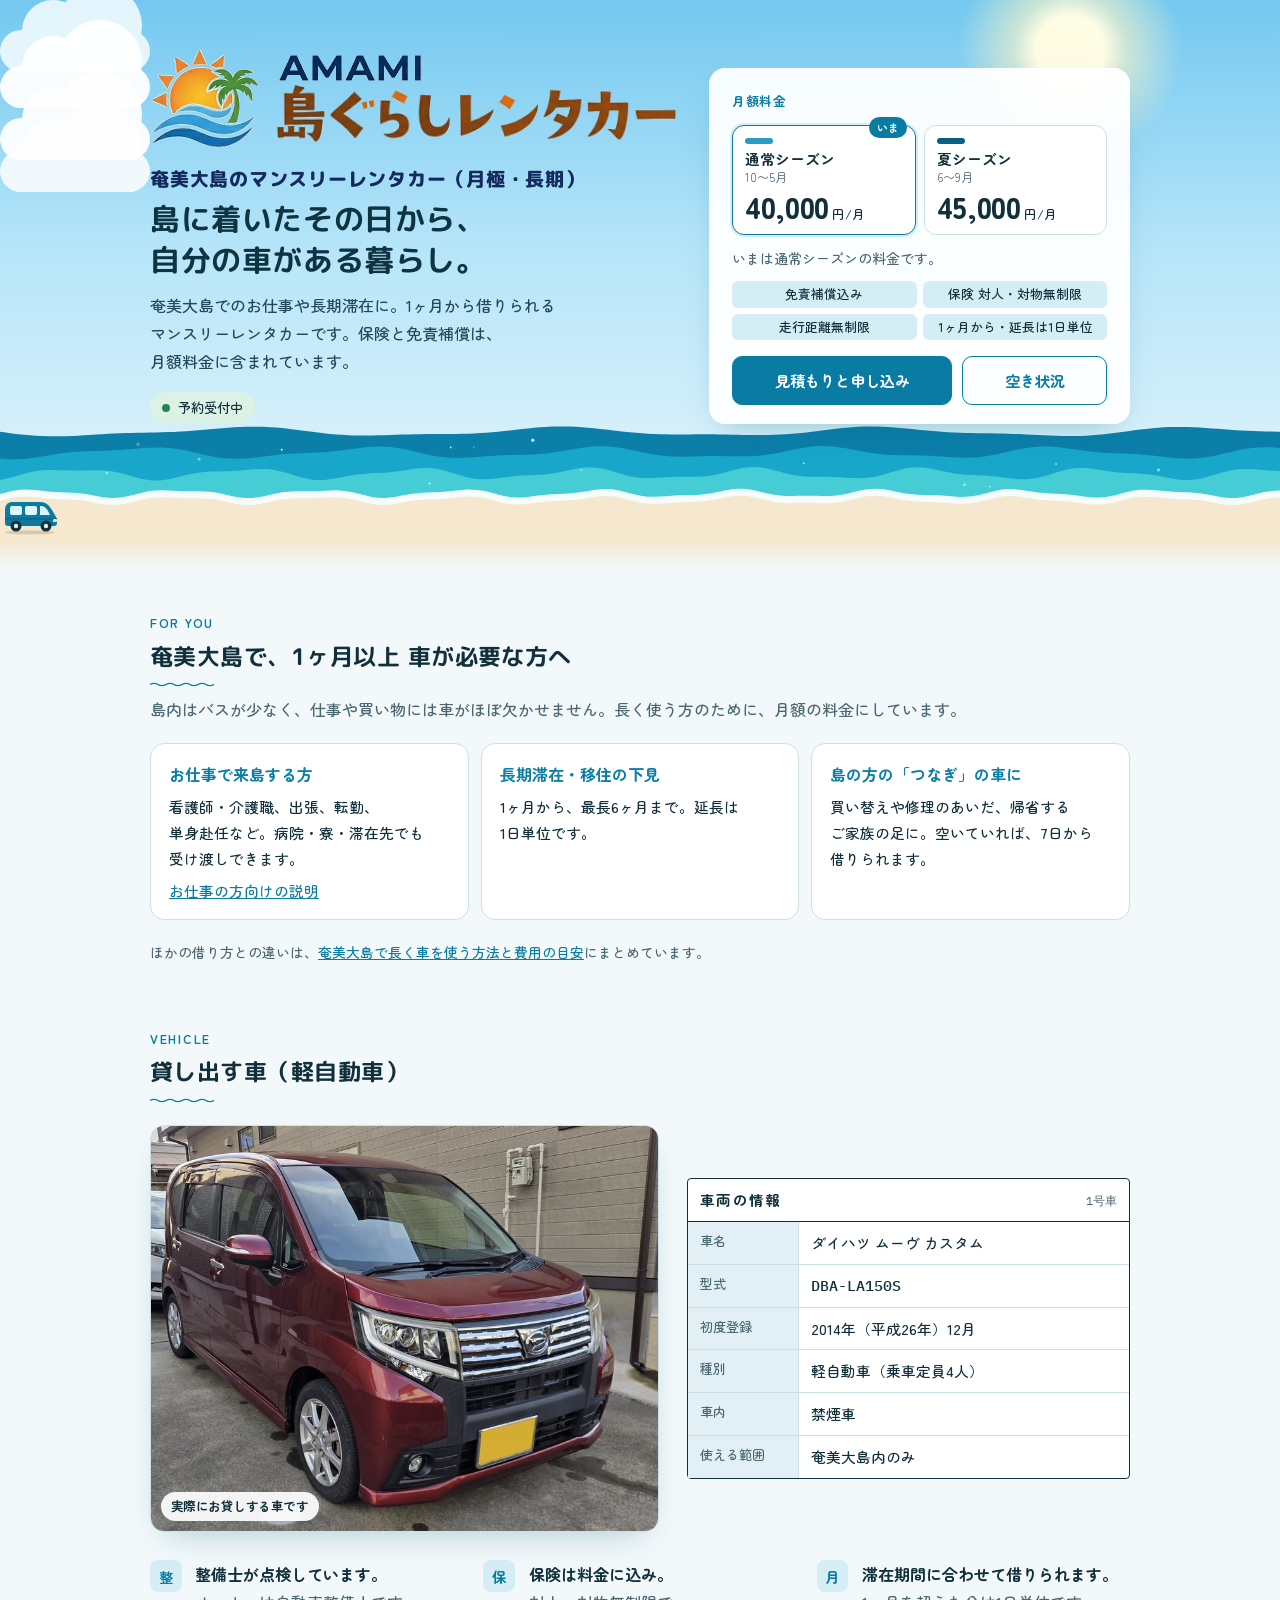
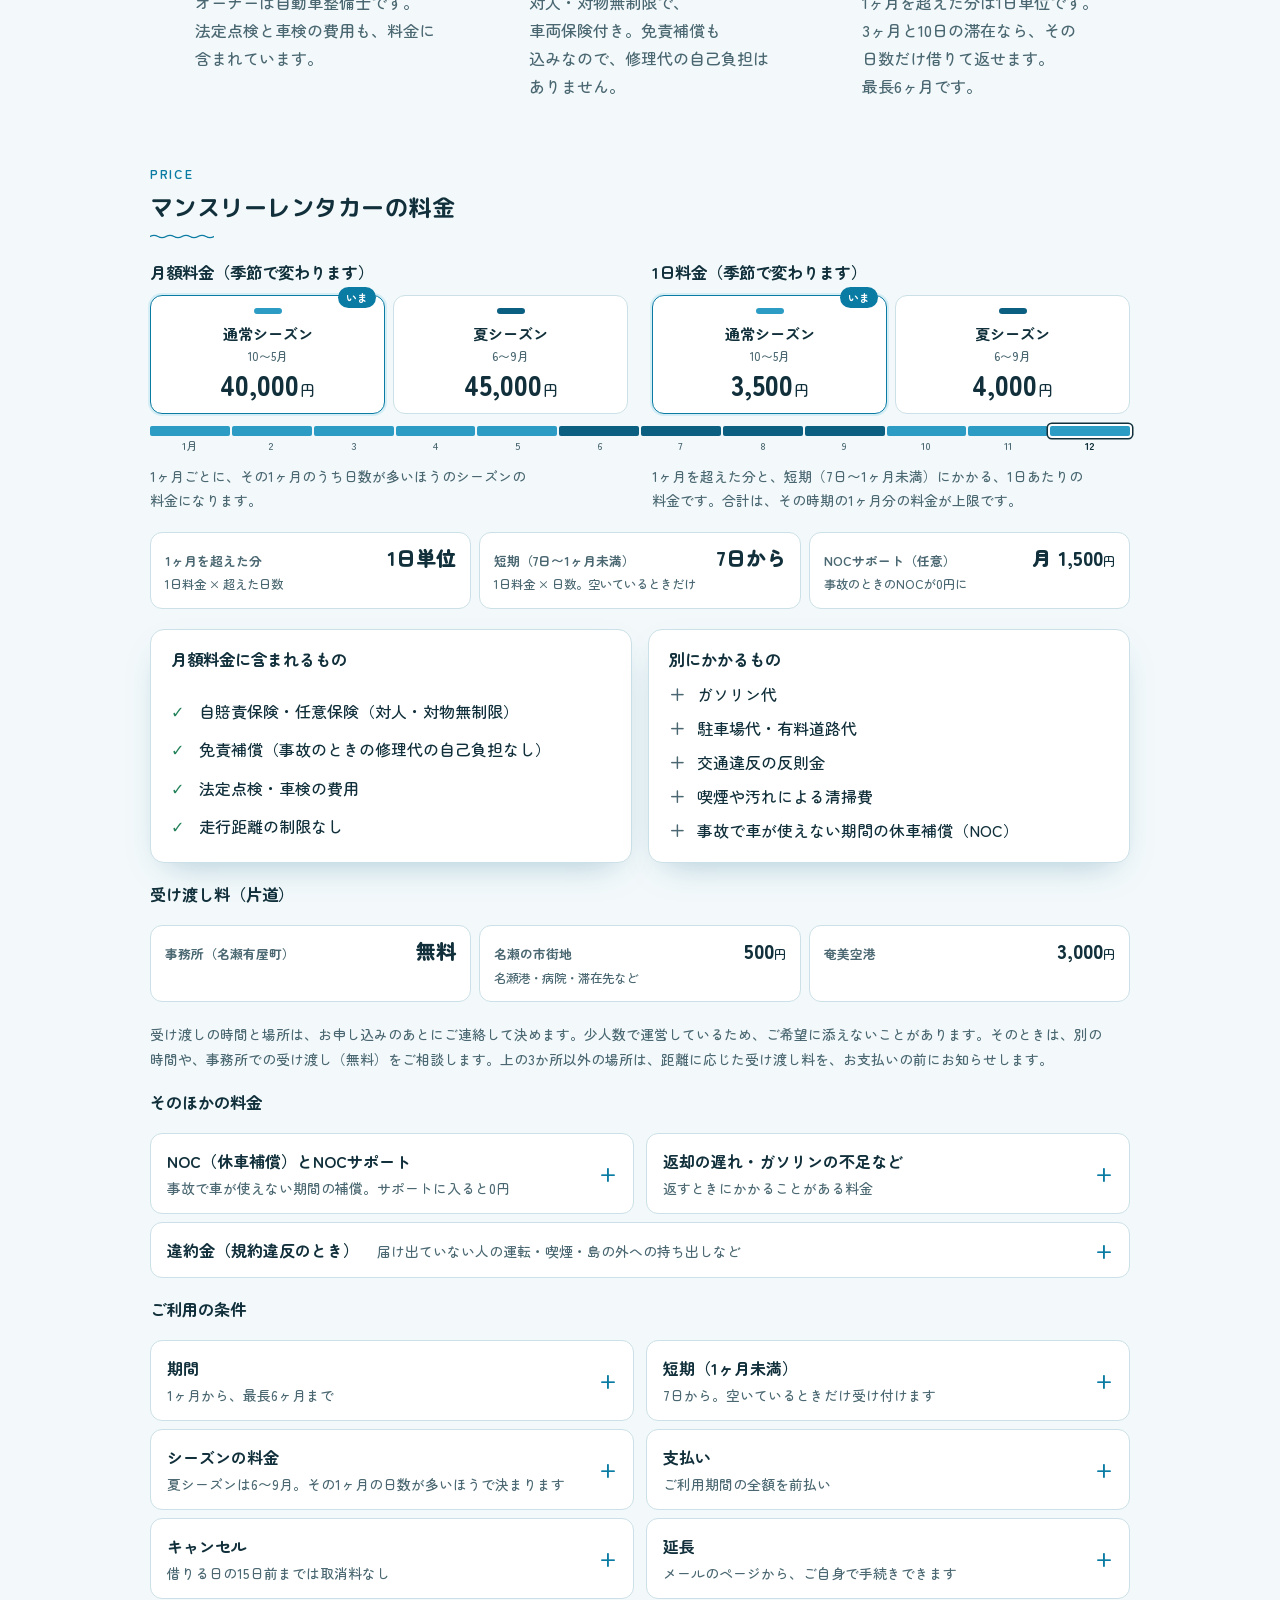
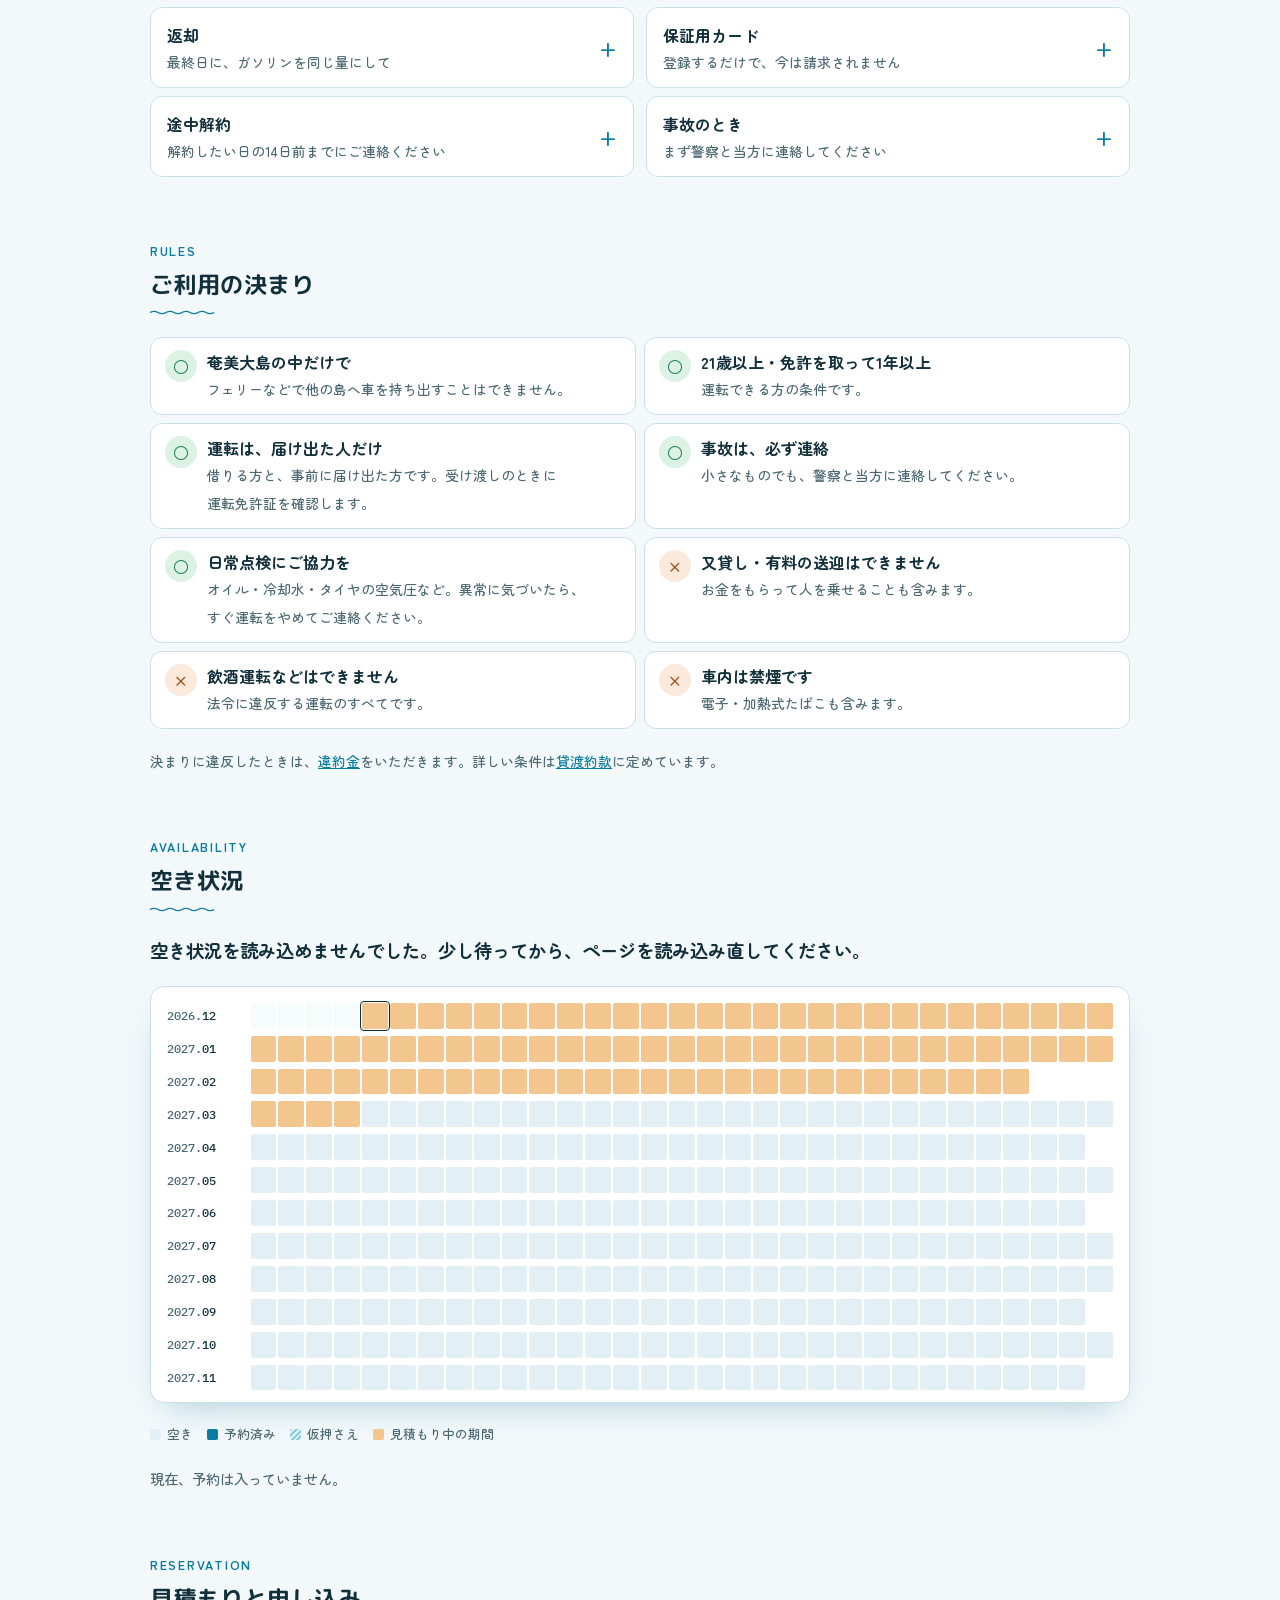
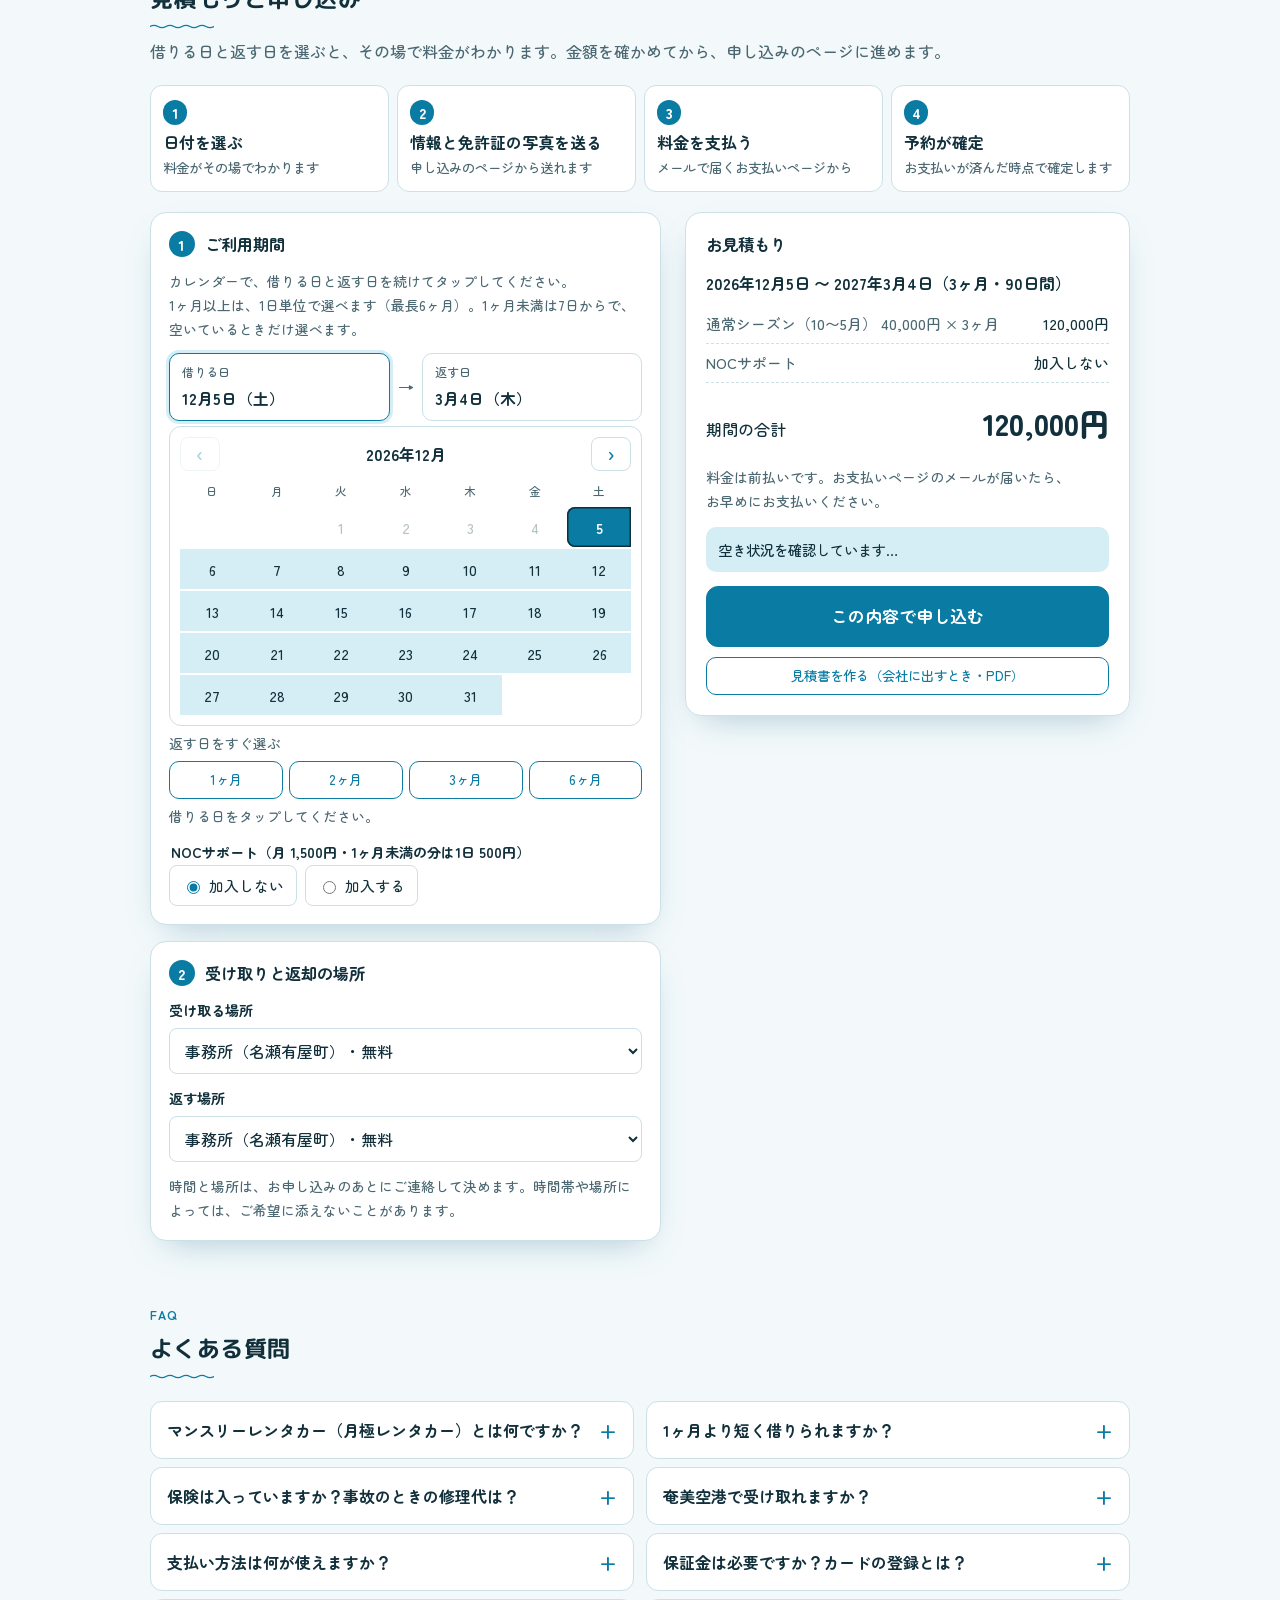
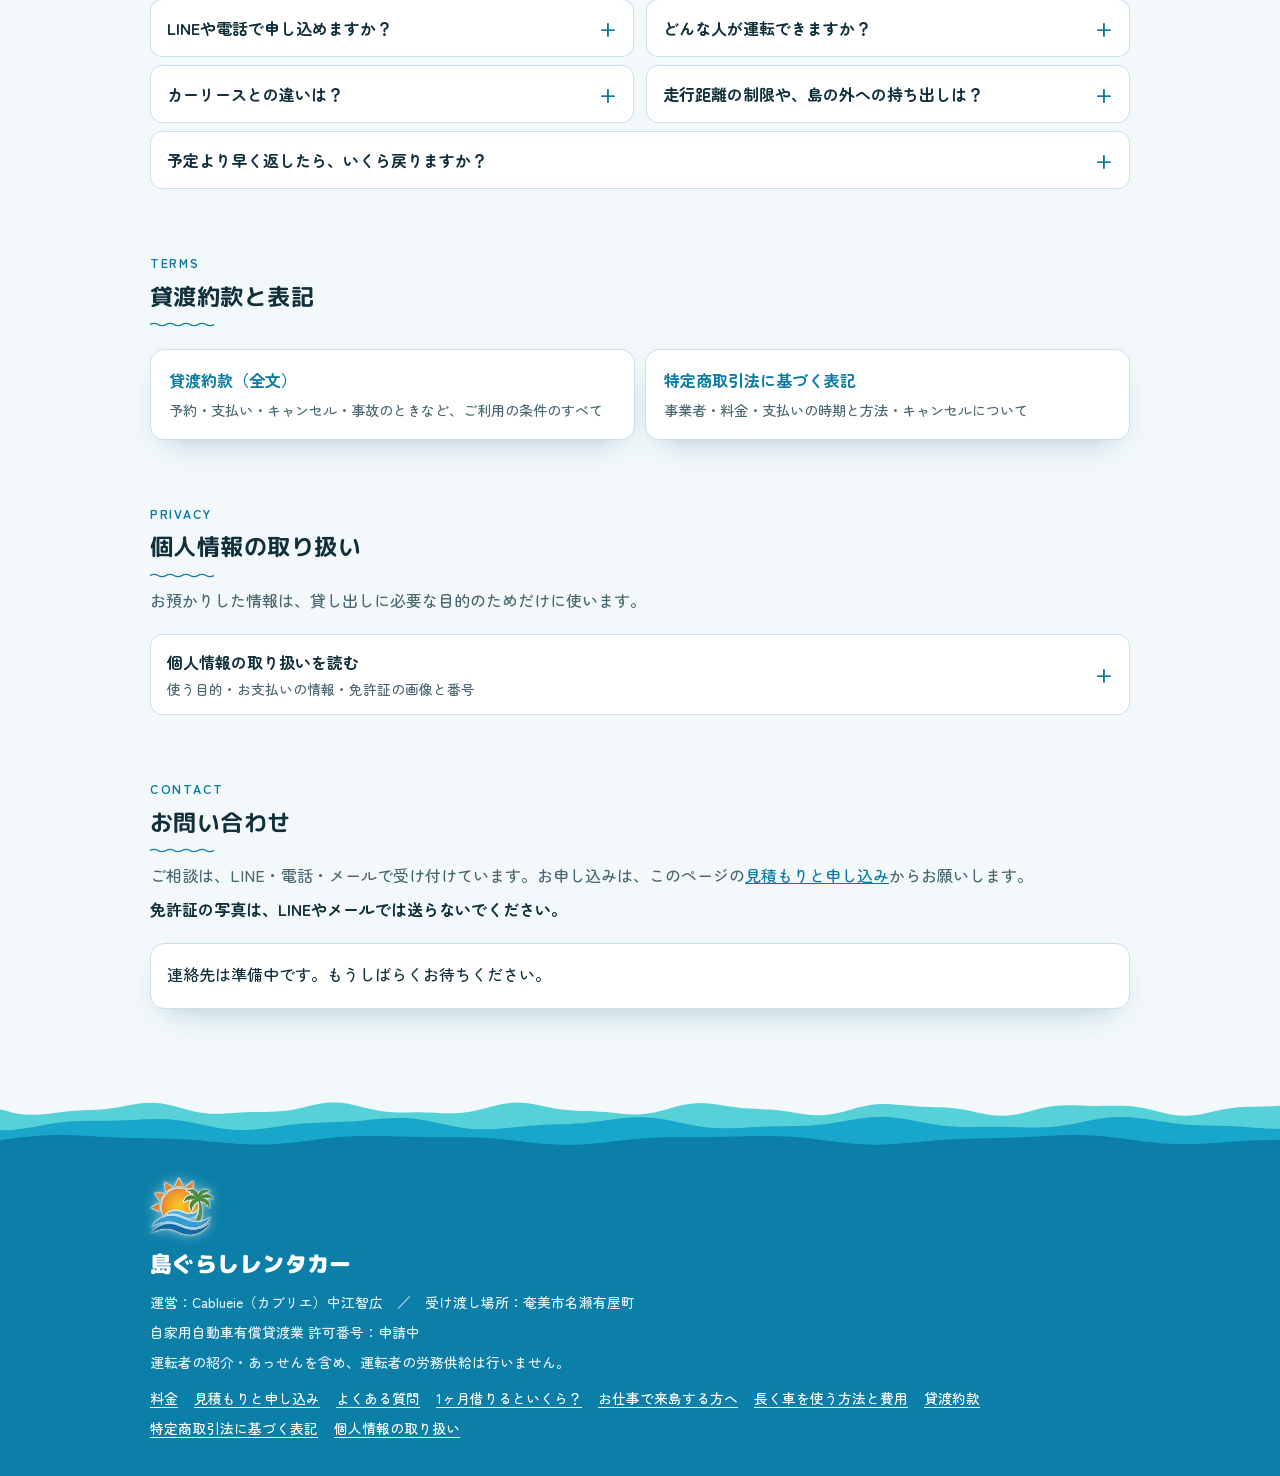
==== commit c75c084e: "「開業準備中」の表記と、12月からの仮予約のお知らせを消した Co-Authored-By: Claude Opus 5.5 <noreply@anthropic.com>" ====
--- a/index.html
+++ b/index.html
@@ -22,12 +22,6 @@
 <link rel="stylesheet" href="https://fonts.googleapis.com/css2?family=M+PLUS+Rounded+1c:wght@700;800;900&amp;family=Montserrat:wght@800&amp;family=Zen+Maru+Gothic:wght@500;700;900&amp;family=IBM+Plex+Mono:wght@400;500&amp;display=swap">
 <link rel="stylesheet" href="assets/site.css?v=20261101">
 <style>
-/* 12月からの仮予約のお知らせ。仮予約の受付中（status-pill が pre）だけ出す。終わったら、この style と .dec-notice を消す */
-.dec-notice{margin-top:12px;max-width:34em;padding:12px 16px;border-radius:12px;background:rgba(255,255,255,.92);border:1px solid rgba(10,123,163,.22);box-shadow:var(--shadow)}
-.dec-h{font-weight:700;line-height:1.5;color:var(--hero-ink)}
-.dec-s{margin-top:4px;font-size:.86rem;line-height:1.6;color:var(--hero-sub)}
-.dec-a{display:inline-block;margin-top:6px;font-size:.9rem;font-weight:700}
-#site:has(#status-pill:not([data-status="pre"])) .dec-notice{display:none}
 </style>
 <script type="application/ld+json">{"@context": "https://schema.org", "@type": "WebSite", "@id": "https://cablueie-rentacar.com/#website", "url": "https://cablueie-rentacar.com/", "name": "島ぐらしレンタカー", "alternateName": ["しまぐらしレンタカー", "Cablueieレンタカー", "カブリエレンタカー"], "inLanguage": "ja", "publisher": {"@id": "https://cablueie-rentacar.com/#business"}}</script>
 <script type="application/ld+json">{"@context": "https://schema.org", "@type": "AutoRental", "name": "島ぐらしレンタカー", "alternateName": ["しまぐらしレンタカー", "Cablueieレンタカー", "カブリエレンタカー"], "description": "奄美大島のマンスリーレンタカー（月極・長期レンタカー）。1ヶ月から、延長は1日単位。保険・免責補償込みで月40,000円から。奄美空港・名瀬で受け渡し。看護師・出張・転勤など、お仕事や長期滞在に。サイトで予約と支払いまでできます。", "url": "https://cablueie-rentacar.com/", "image": "https://cablueie-rentacar.com/og.png", "logo": "https://cablueie-rentacar.com/assets/mark-480.png", "address": {"@type": "PostalAddress", "postalCode": "894-0062", "addressRegion": "鹿児島県", "addressLocality": "奄美市", "streetAddress": "名瀬有屋町", "addressCountry": "JP"}, "areaServed": {"@type": "Place", "name": "奄美大島"}, "priceRange": "月額40,000円〜45,000円", "paymentAccepted": "クレジットカード, 電子決済, 銀行振込", "currenciesAccepted": "JPY", "@id": "https://cablueie-rentacar.com/#business", "knowsLanguage": "ja", "makesOffer": [{"@type": "Offer", "name": "マンスリーレンタカー（通常シーズン 10〜5月）", "description": "軽自動車・保険と免責補償込み", "priceCurrency": "JPY", "price": "40000", "availability": "https://schema.org/InStock", "priceSpecification": {"@type": "UnitPriceSpecification", "price": 40000, "priceCurrency": "JPY", "unitText": "月", "unitCode": "MON"}}, {"@type": "Offer", "name": "マンスリーレンタカー（夏シーズン 6〜9月）", "description": "軽自動車・保険と免責補償込み", "priceCurrency": "JPY", "price": "45000", "availability": "https://schema.org/InStock", "priceSpecification": {"@type": "UnitPriceSpecification", "price": 45000, "priceCurrency": "JPY", "unitText": "月", "unitCode": "MON"}}]}</script>
@@ -45,12 +39,7 @@
       </div>
       <h1><span class="h1-sub"><span class="nb">奄美大島の</span><span class="nb">マンスリーレンタカー</span><span class="nb">（月極・長期）</span></span><span class="nb">島に着いたその日から、</span><span class="nb">自分の車がある暮らし。</span></h1>
       <p class="lead">奄美大島でのお仕事や長期滞在に。1ヶ月から借りられるマンスリーレンタカーです。保険と免責補償は、月額料金に含まれています。</p>
-      <p style="margin-top:16px"><span class="pill" id="status-pill" data-status="pre">開業準備中・仮予約受付中</span></p>
-      <div class="dec-notice">
-        <p class="dec-h"><span class="nb">12月からのご利用分、</span><span class="nb">仮予約を受け付けています</span></p>
-        <p class="dec-s"><span class="nb">月<span data-price="monthly">40,000</span>円（通常シーズン）・</span><span class="nb">保険と免責補償込み・</span><span class="nb">1ヶ月から最長6ヶ月まで</span></p>
-        <a class="dec-a" href="apply/">申し込みのページへ</a><a class="dec-a" href="work/" style="margin-left:16px">お仕事で来島する方へ</a>
-      </div>
+      <p style="margin-top:16px"><span class="pill" id="status-pill" data-status="open">予約受付中</span></p>
     </div>
     <div class="price-card">
       <span class="eyebrow">月額料金</span>
@@ -377,7 +366,7 @@
       <li><strong>料金を支払う</strong><span>メールで届くお支払いページから</span></li>
       <li><strong>予約が確定</strong><span>お支払いが済んだ時点で確定します</span></li>
     </ol>
-    <div class="notice info" id="status-note">現在は開業準備中のため、仮予約として受け付けています。営業開始のご連絡と一緒に予約を確定します。</div>
+    <div class="notice info" id="status-note" hidden></div>
     <div class="req" id="req-area">
       <div class="apply" id="quote">
         <div class="group" role="group" aria-labelledby="g1">
@@ -557,7 +546,7 @@
 </div>
 </div>
 <script src="config.js"></script>
-<script src="assets/booking.js?v=20261101"></script>
+<script src="assets/booking.js?v=20261126"></script>
 <script src="assets/quote.js?v=20261121"></script>
 <script src="assets/hit.js?v=20261101"></script>
 <script>
--- a/assets/site.css
+++ b/assets/site.css
@@ -635,3 +635,4 @@
 .sum-k{font-weight:700;font-size:.92rem}
 .sum-bar strong{font-family:var(--font-display);font-size:1.5rem;font-weight:800;font-variant-numeric:tabular-nums}
 .sum-bar.warn{background:var(--warn-soft)}
+.co-area{display:grid;gap:12px;padding:12px 14px;border-radius:12px;background:var(--sunk);min-width:0}
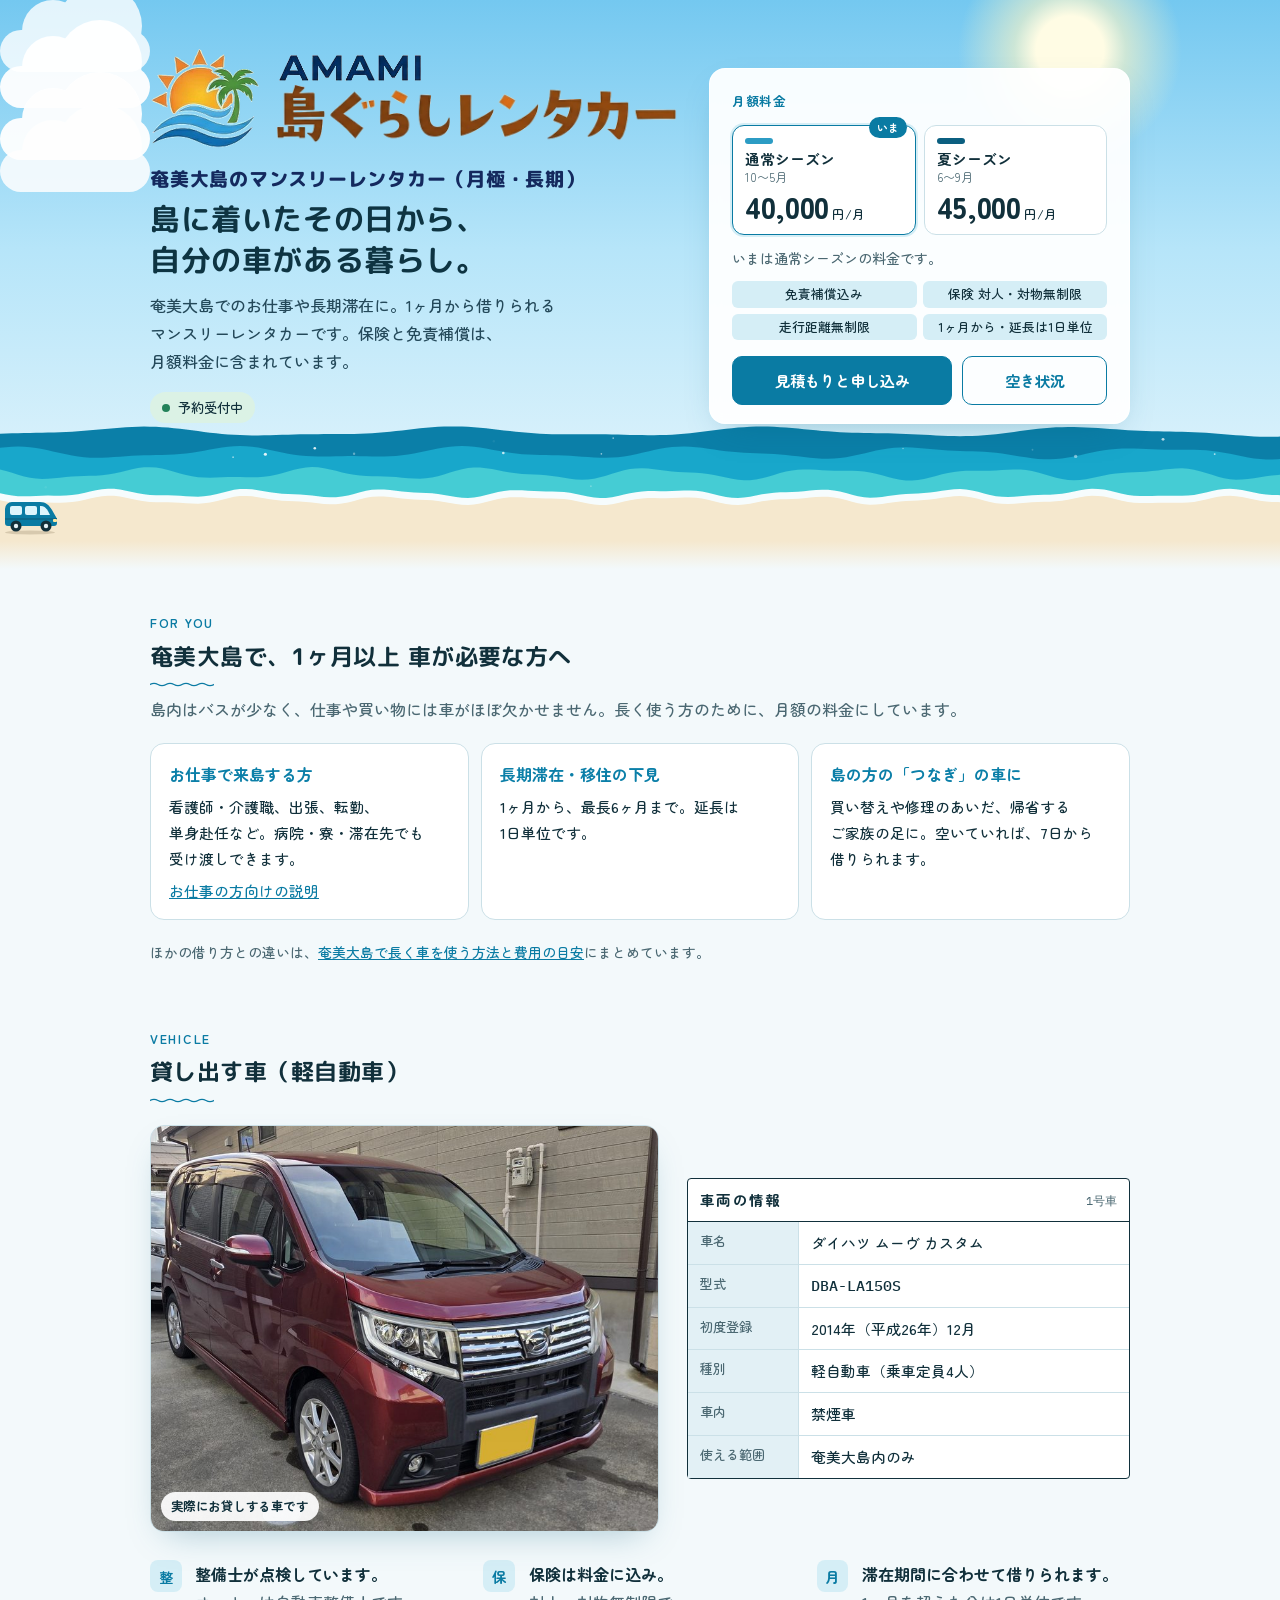
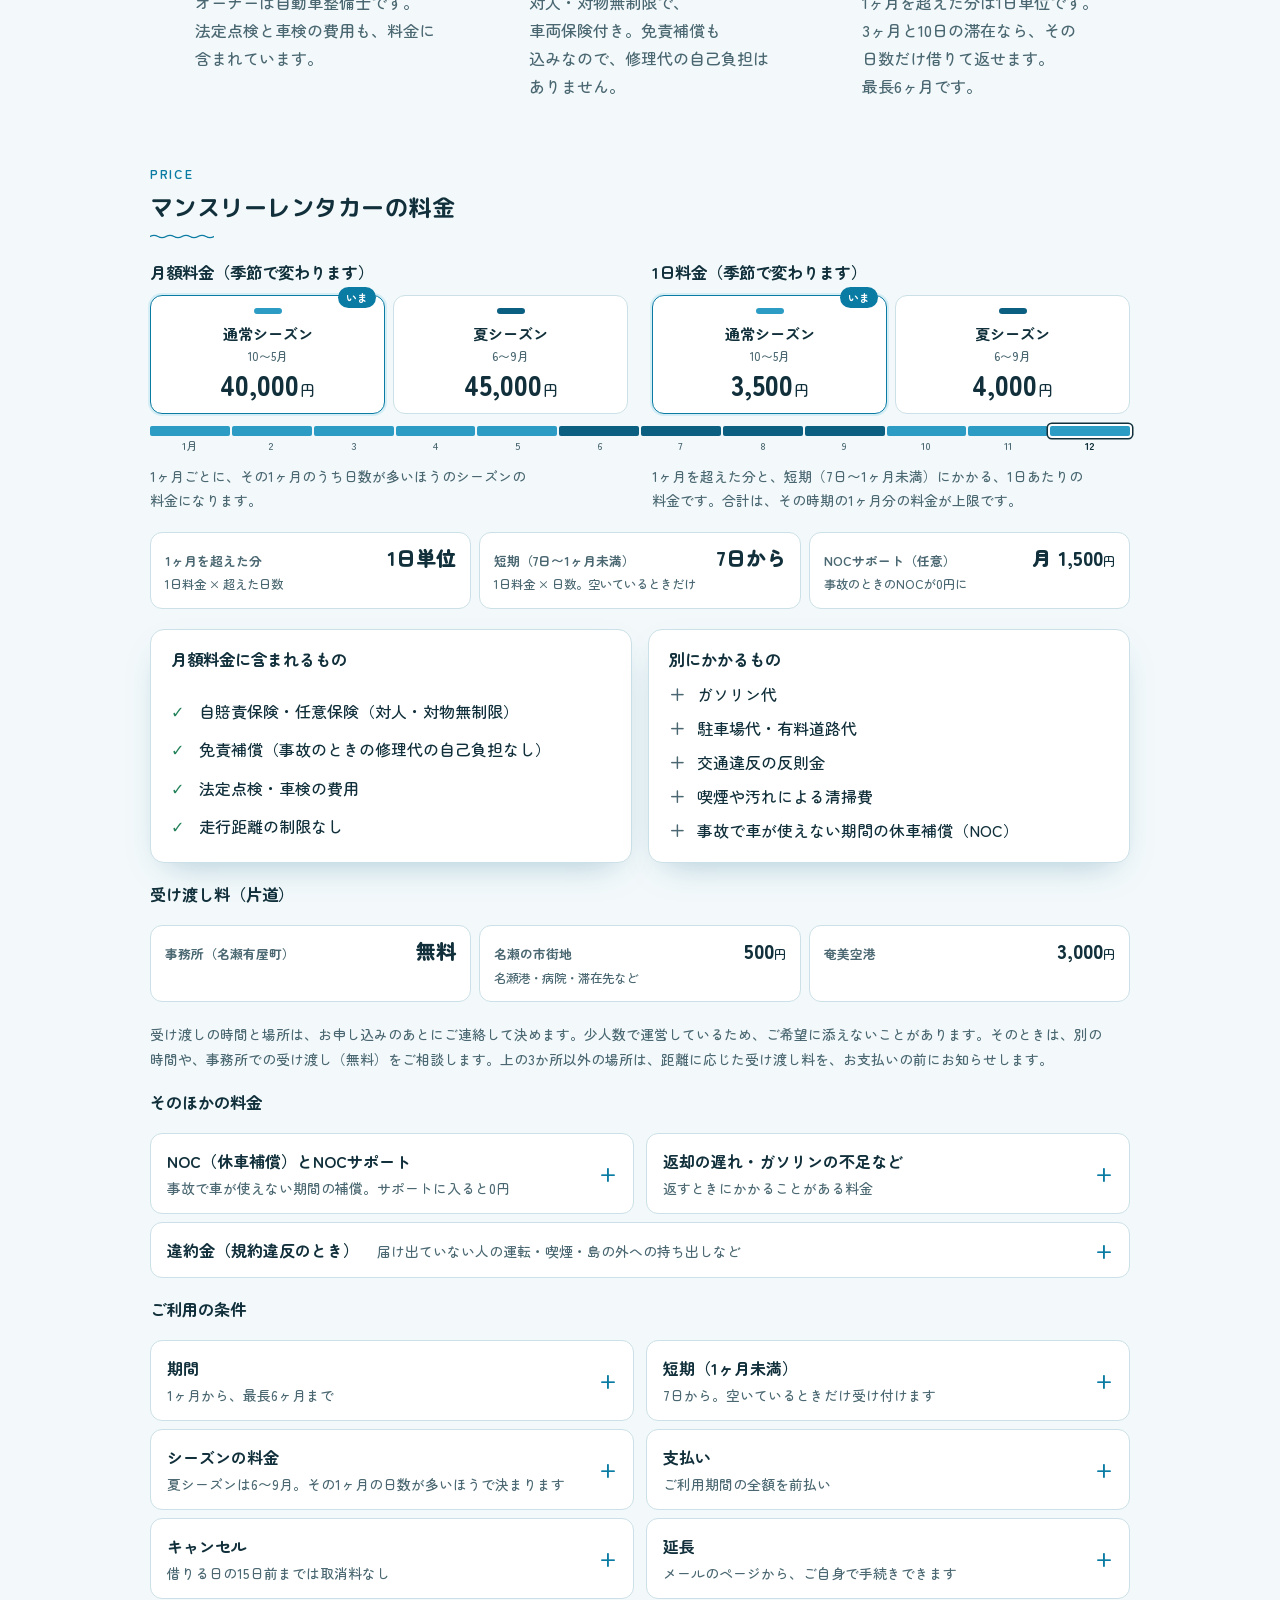
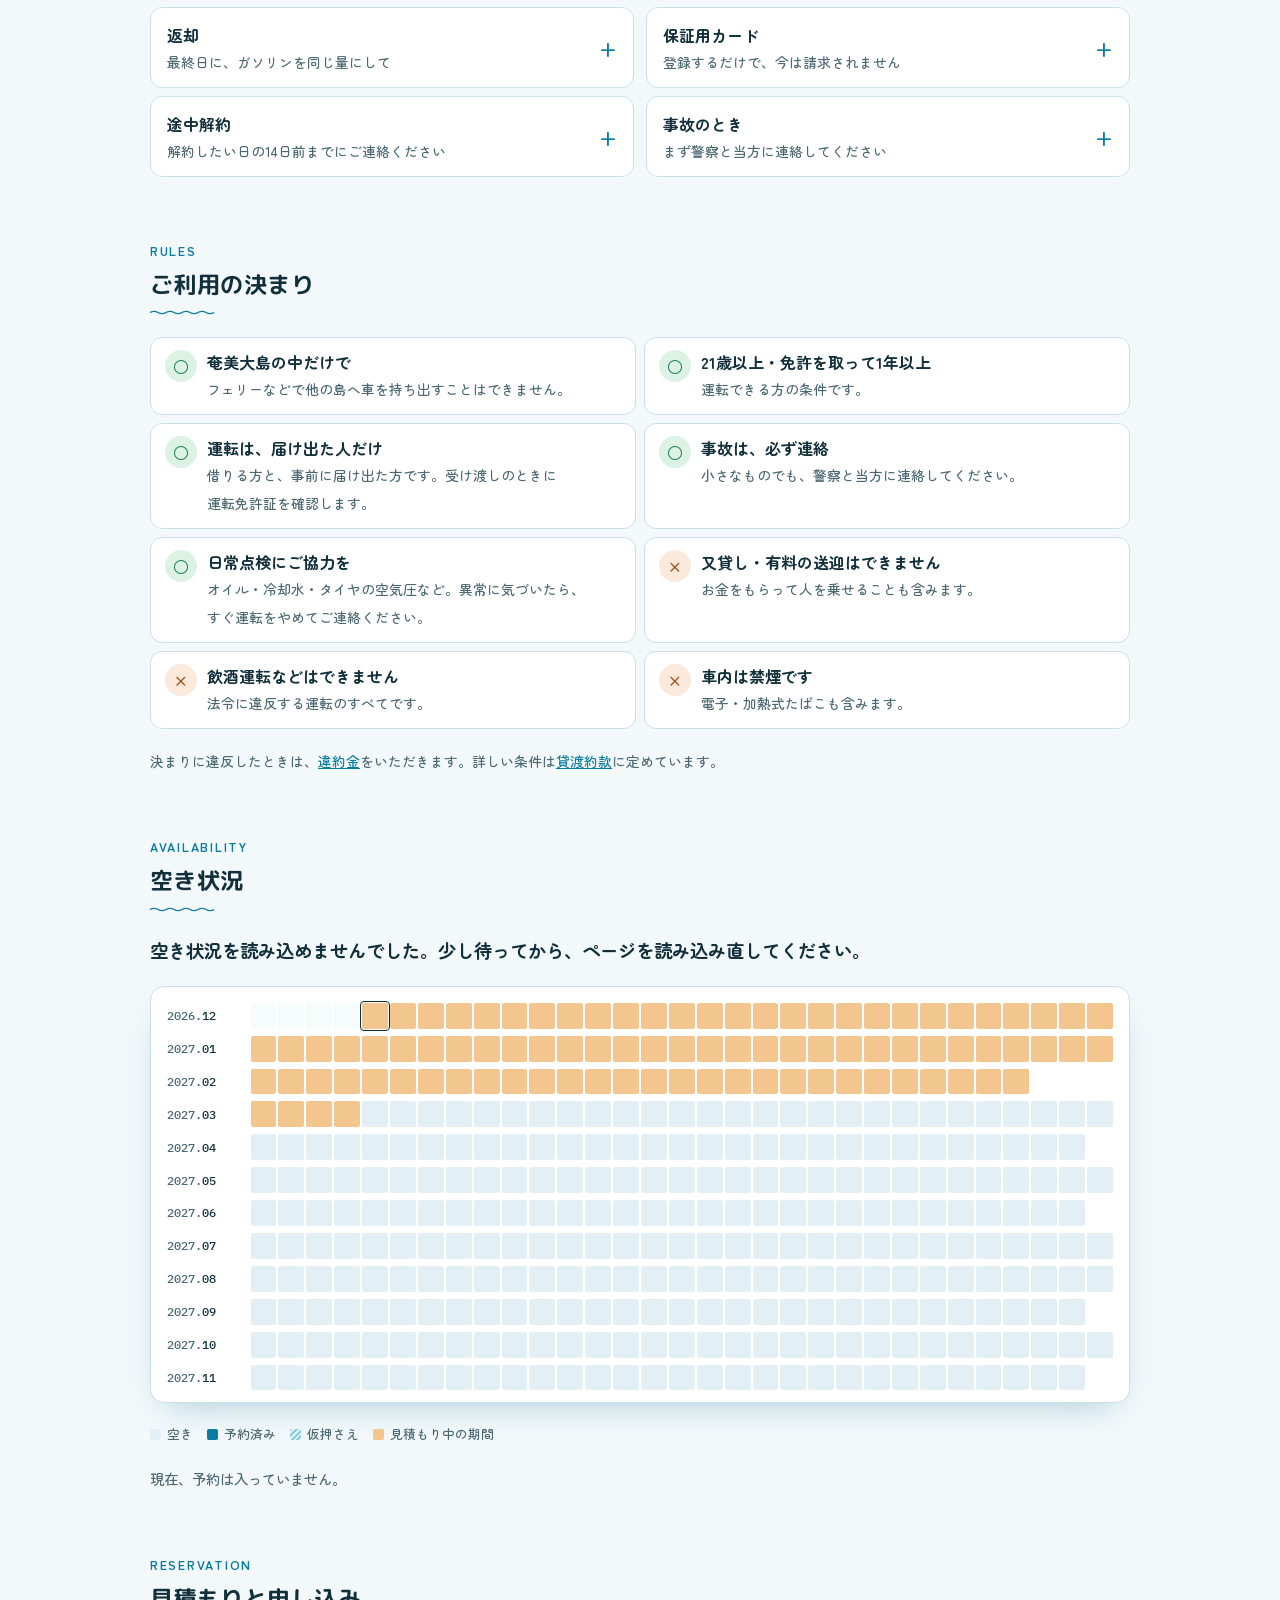
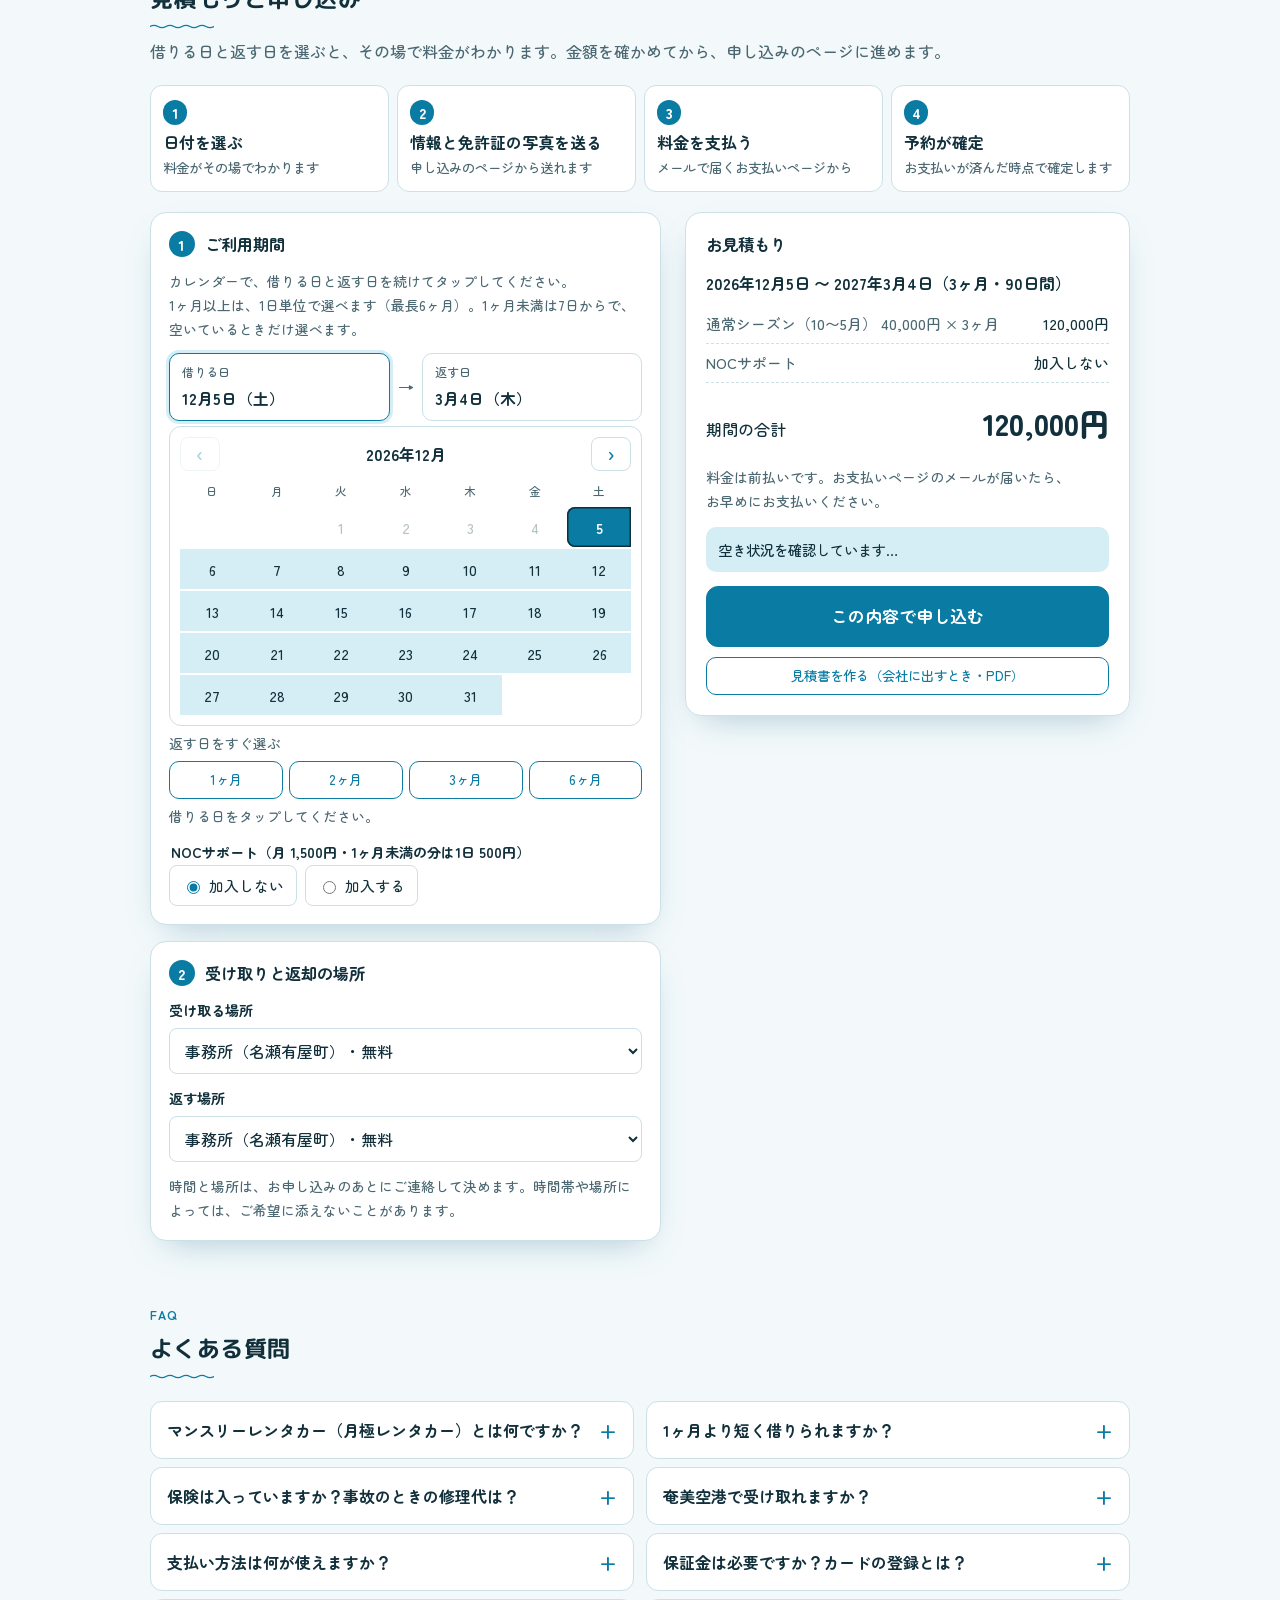
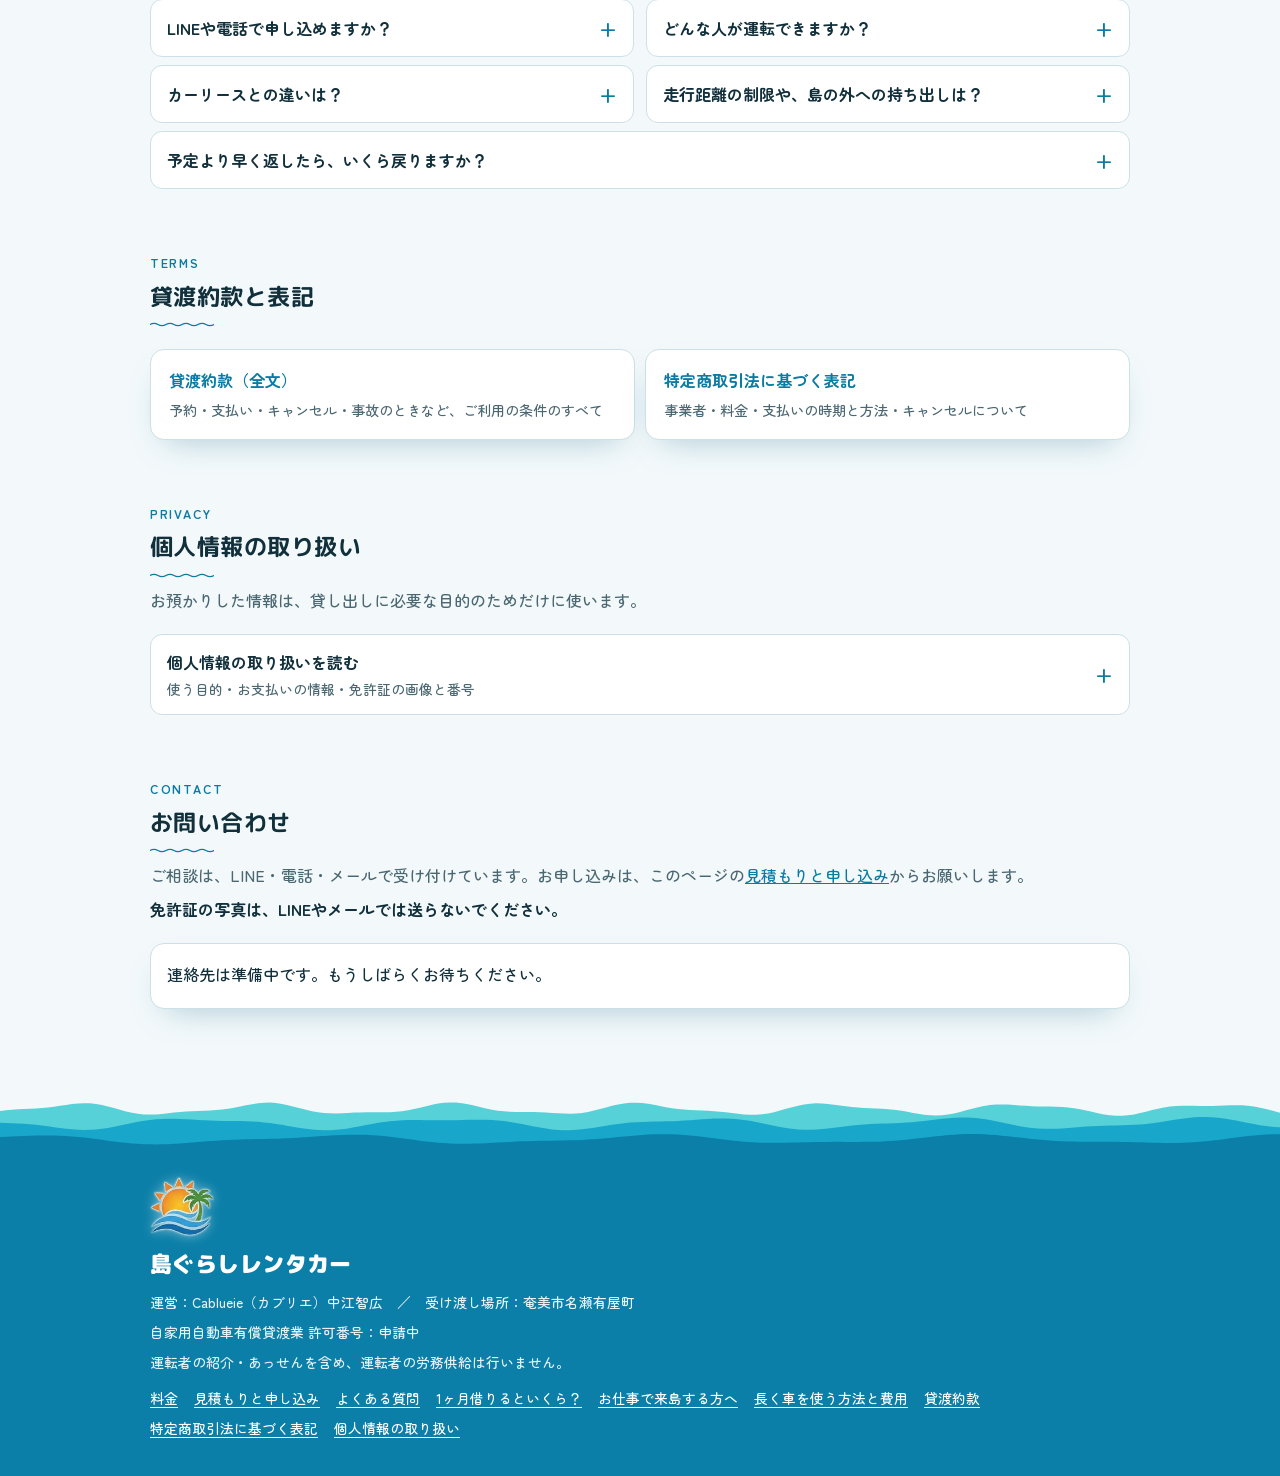
==== commit c03863d5: "奄美空港で受け渡すときは、便の時刻を聞く（未定でもよい） Co-Authored-By: Claude Opus 5.5 <noreply@anthropic.com>" ====
--- a/index.html
+++ b/index.html
@@ -546,7 +546,7 @@
 </div>
 </div>
 <script src="config.js"></script>
-<script src="assets/booking.js?v=20261126"></script>
+<script src="assets/booking.js?v=20261126b"></script>
 <script src="assets/quote.js?v=20261121"></script>
 <script src="assets/hit.js?v=20261101"></script>
 <script>
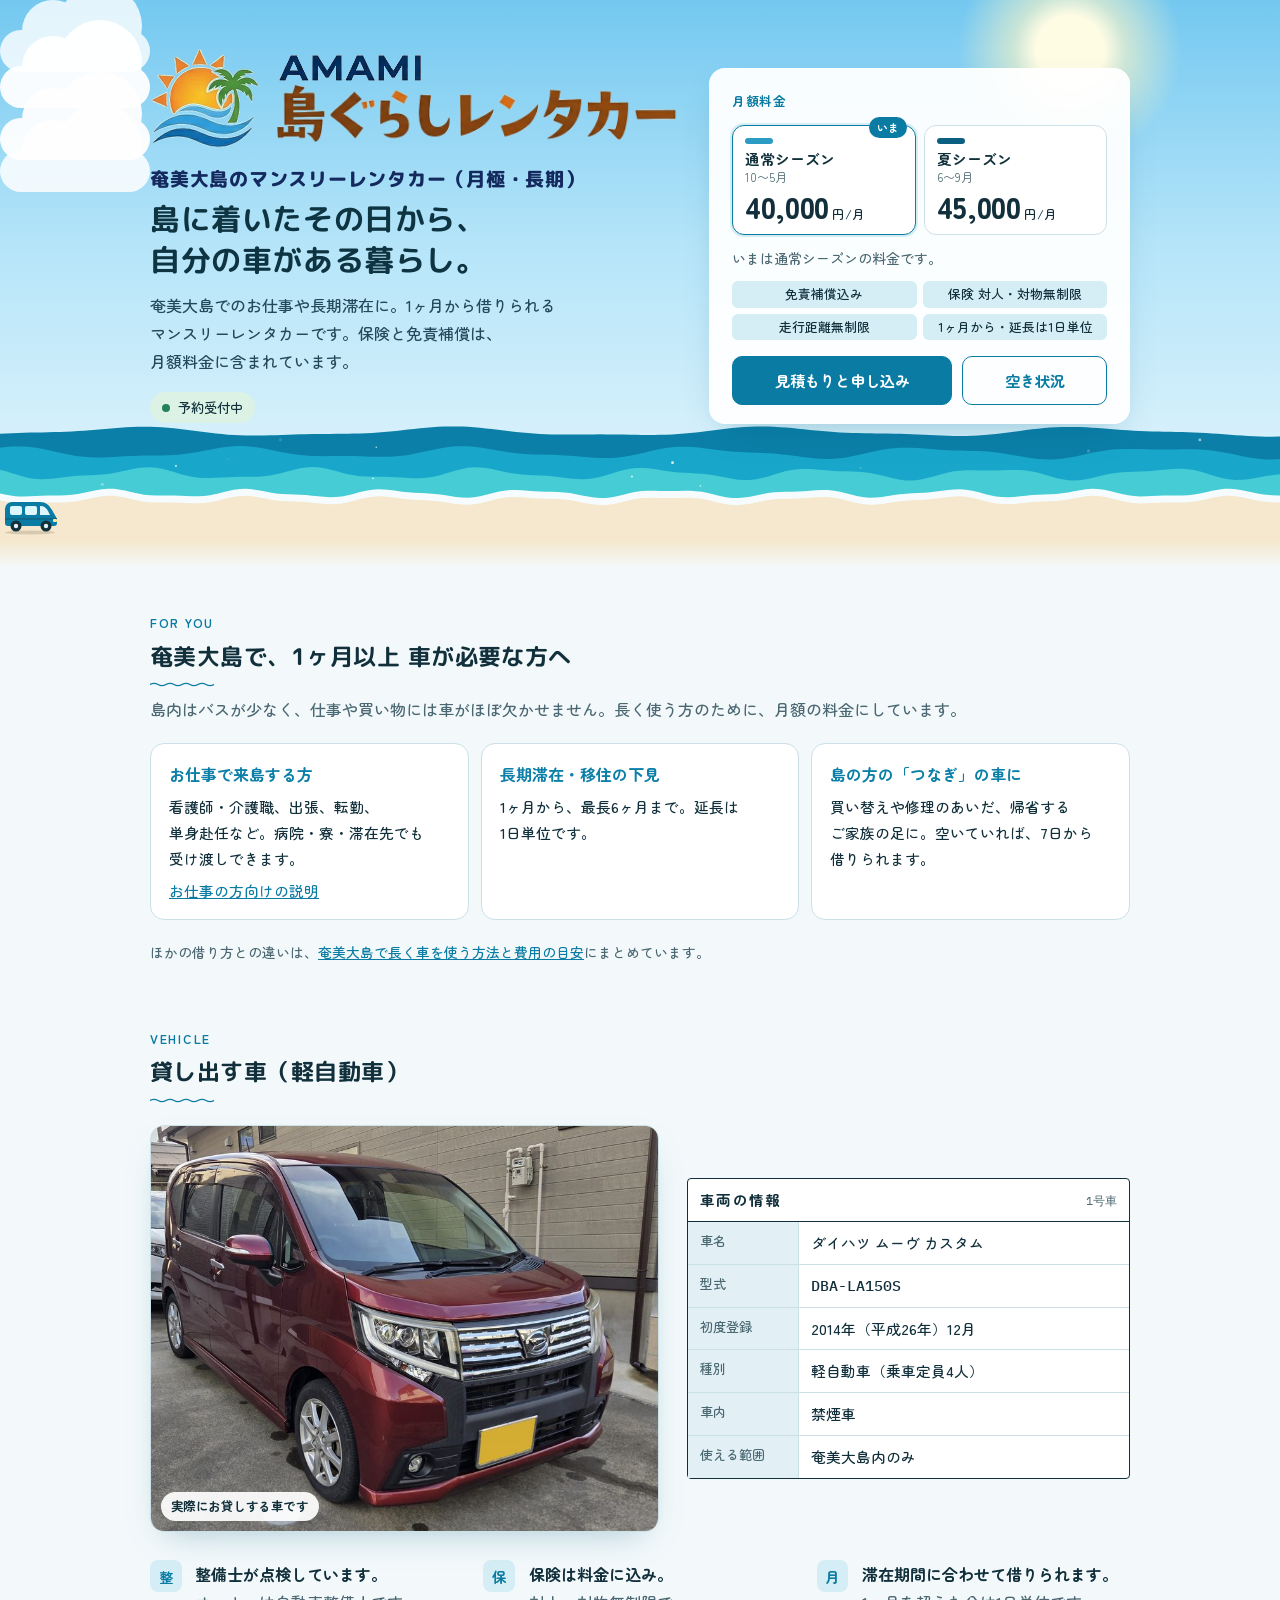
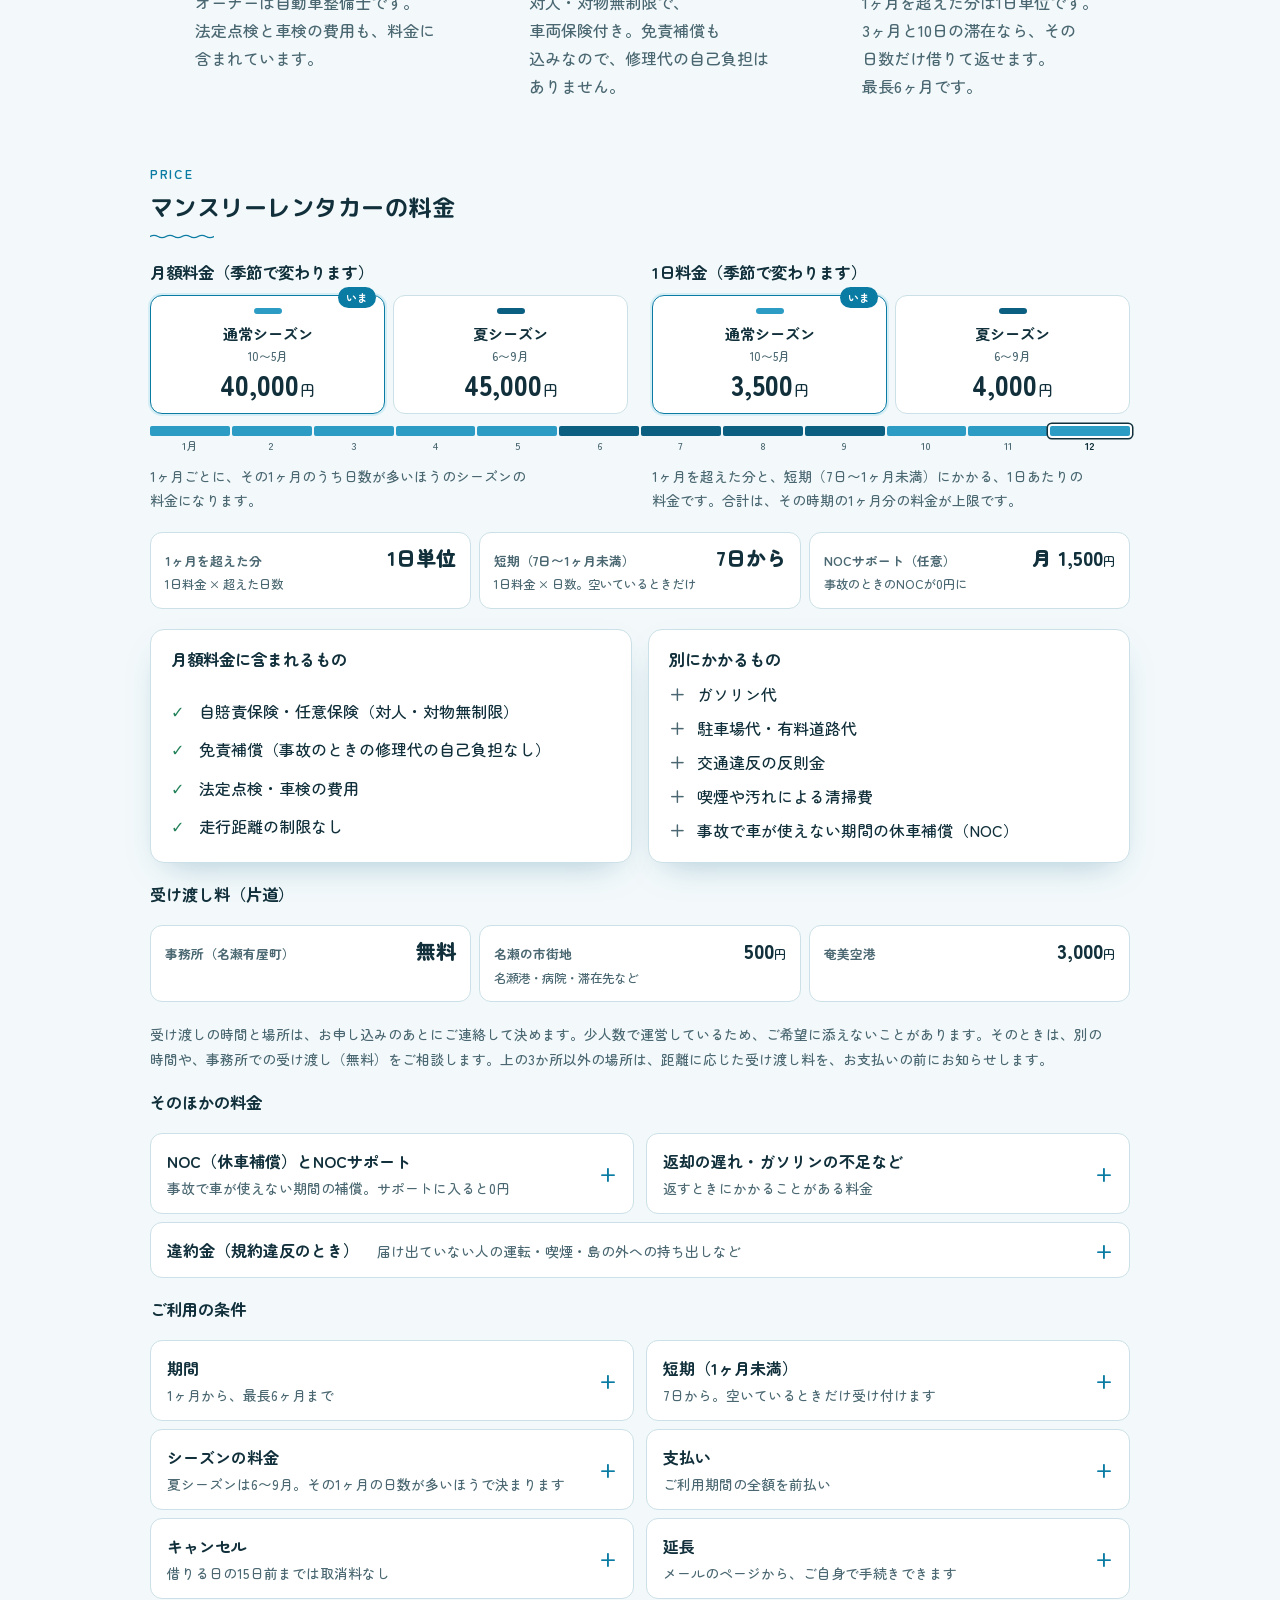
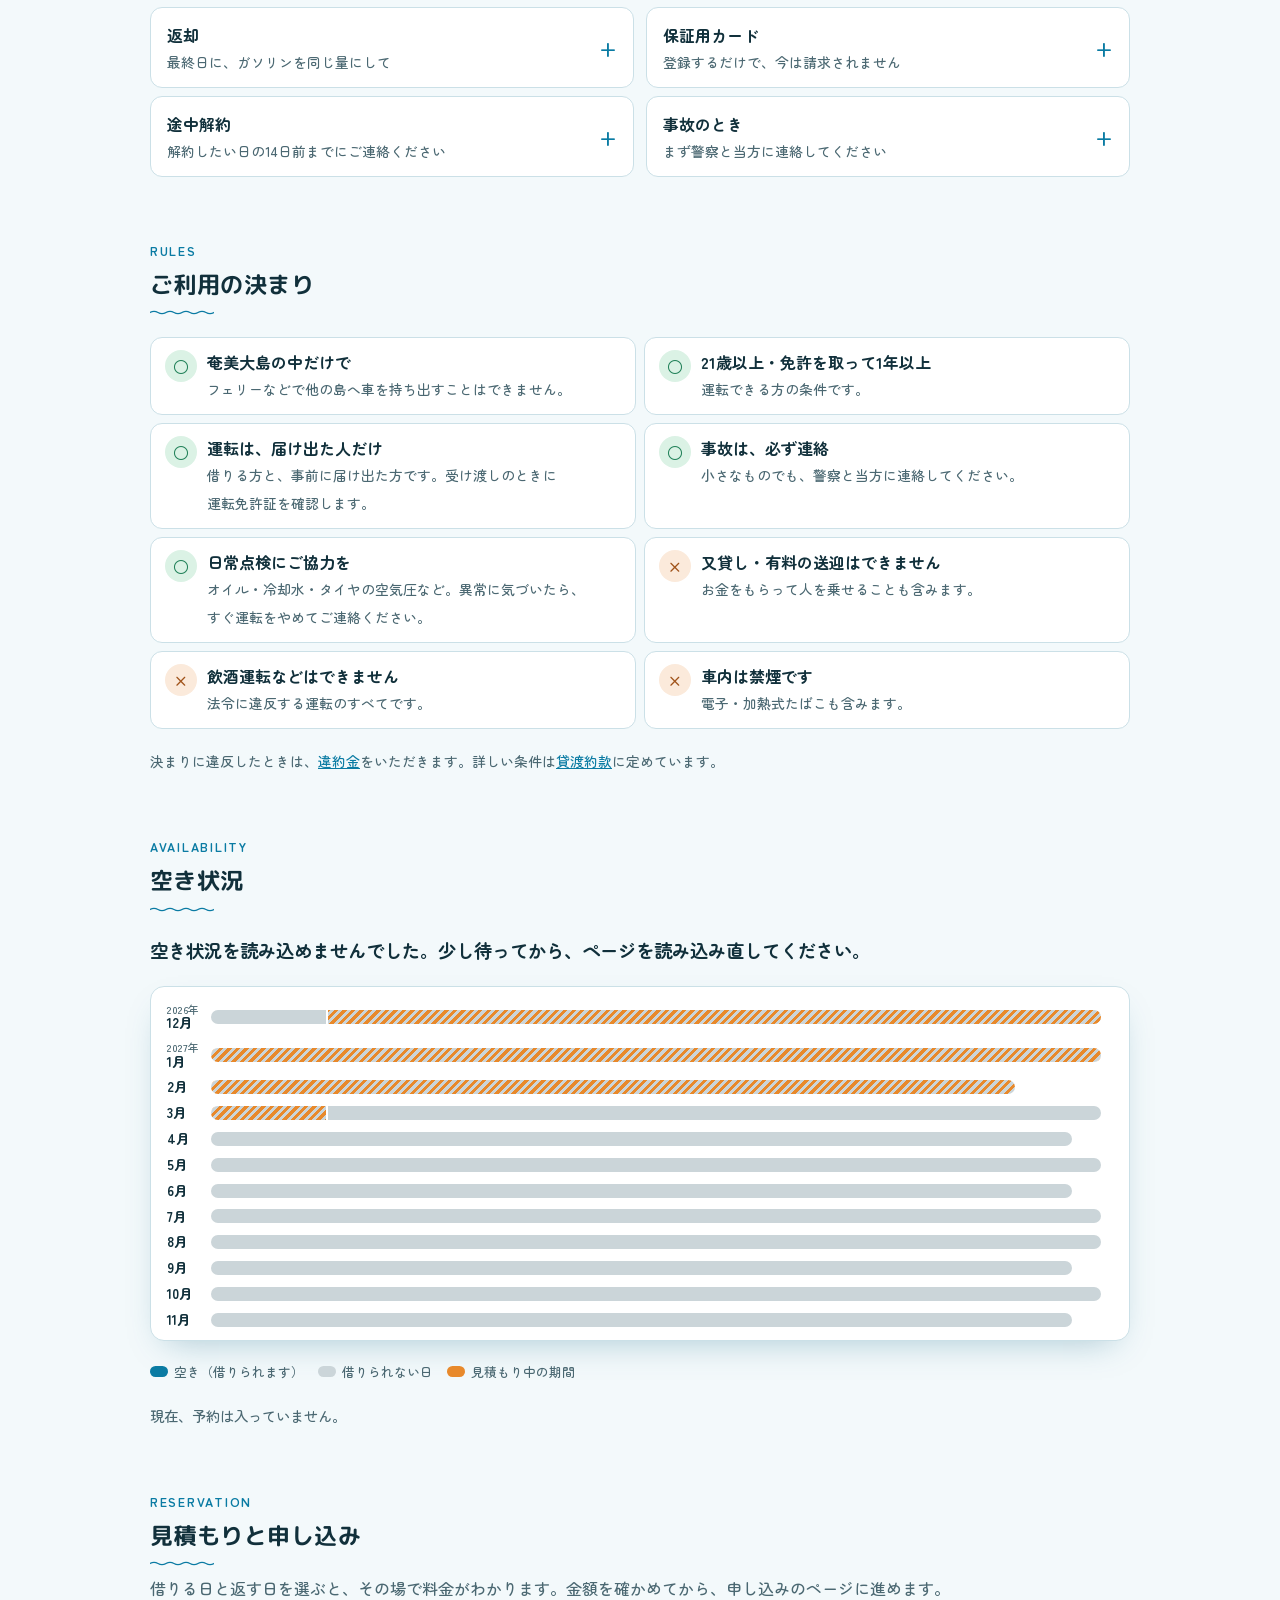
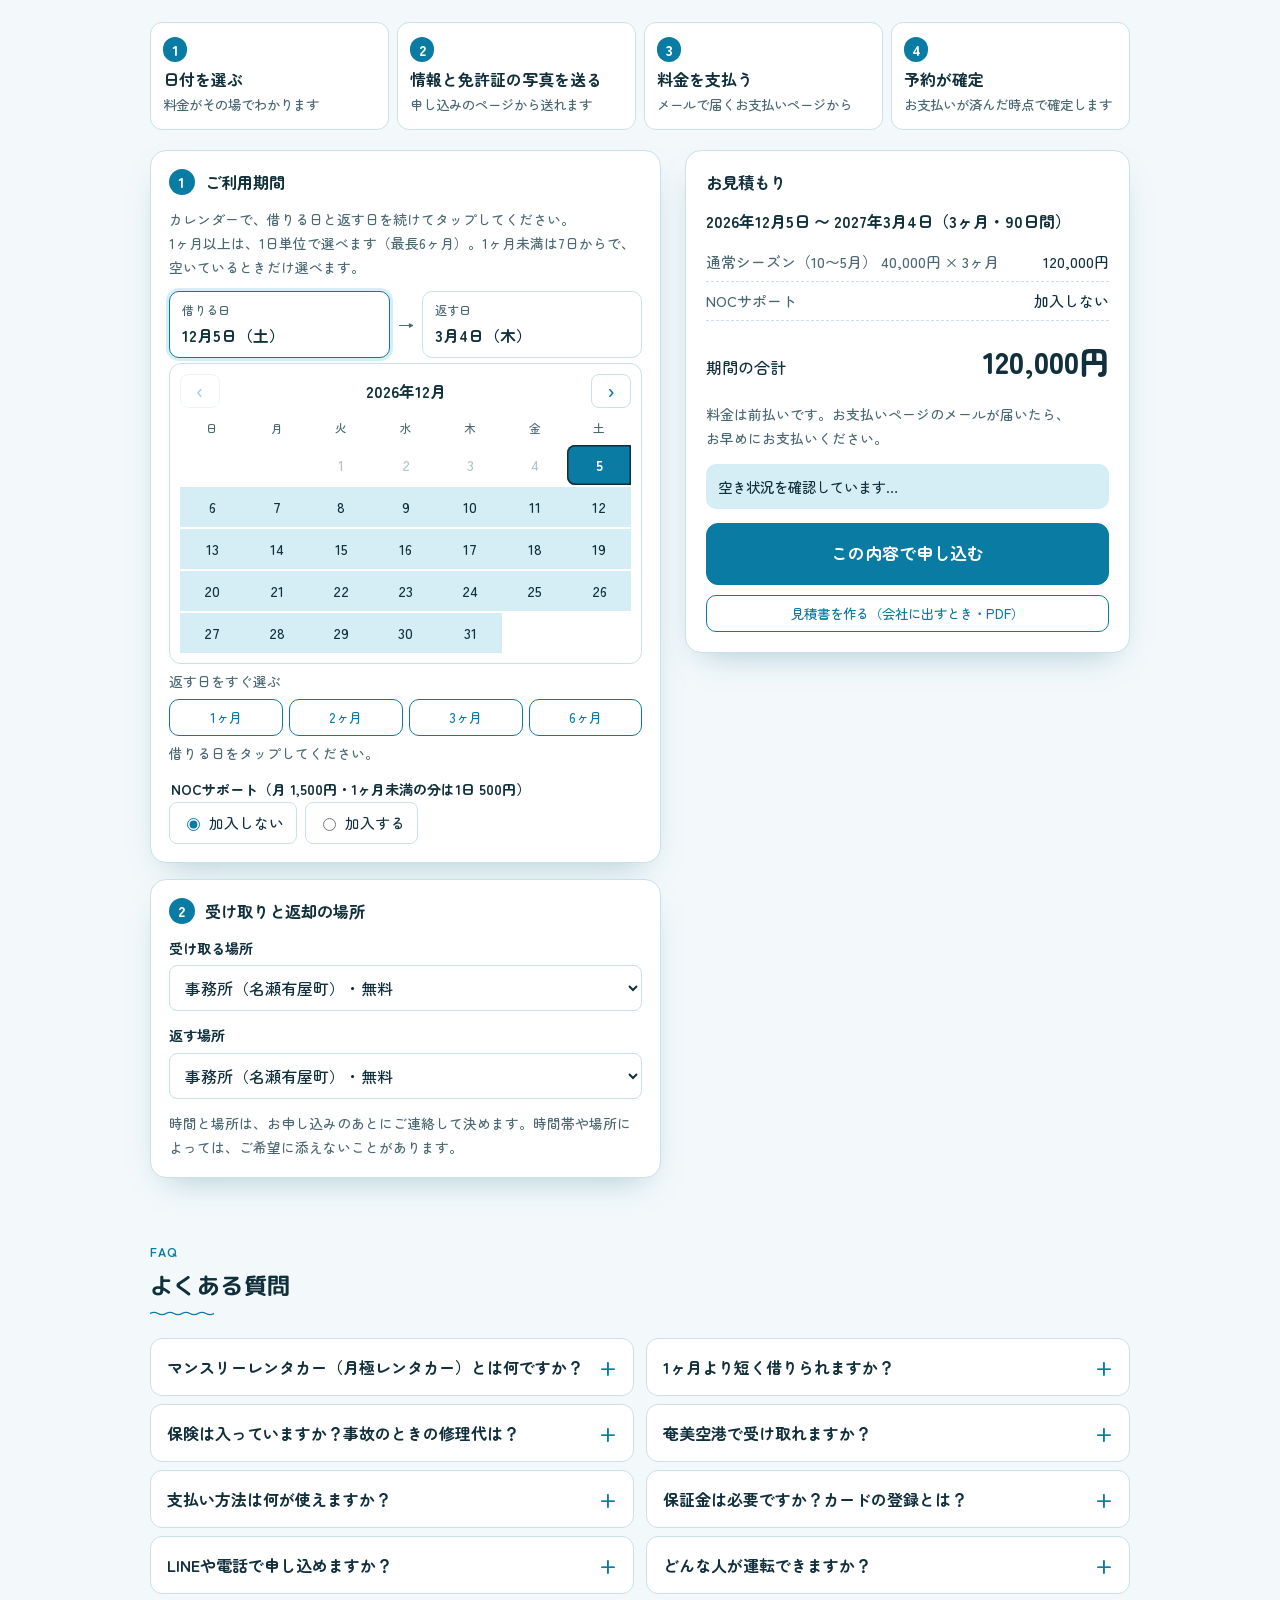
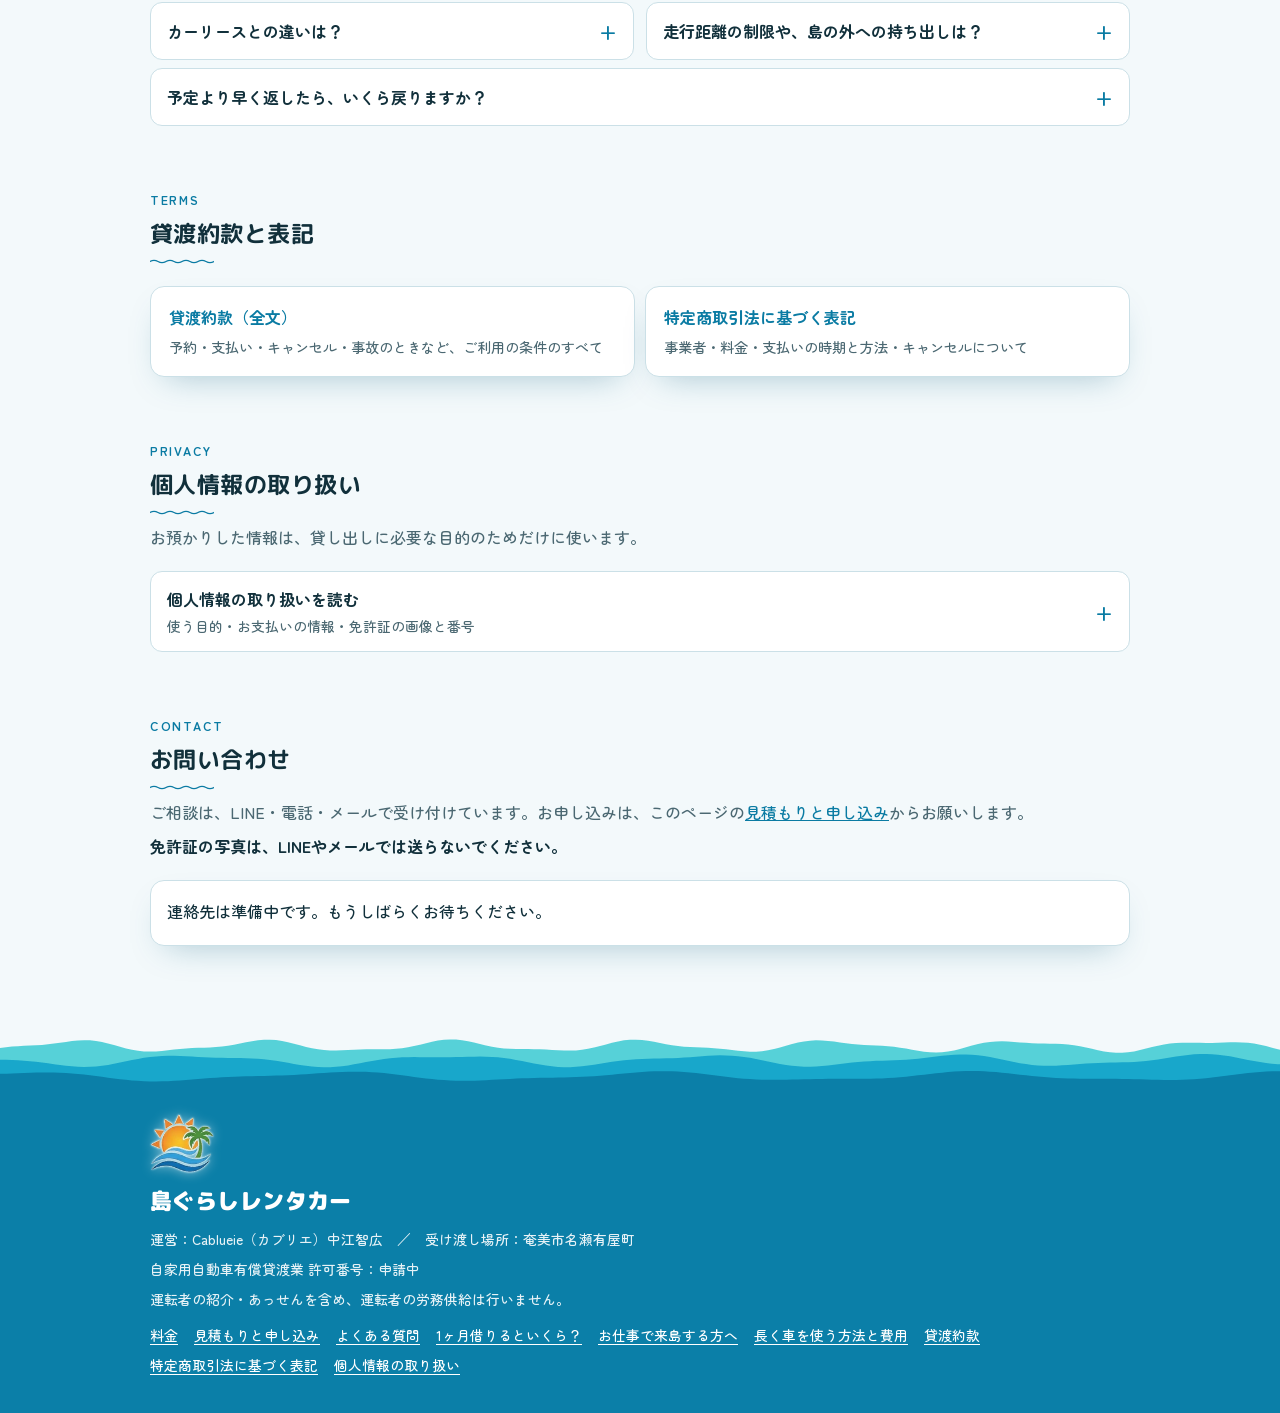
==== commit aab29d05: "空き状況のグラフを、月ごとの帯と文字にした（空き＝青、借りられない日＝灰色） Co-Authored-By: Claude Opus 5.5 <noreply@anthropic.com>" ====
--- a/index.html
+++ b/index.html
@@ -20,7 +20,7 @@
 <link rel="preconnect" href="https://fonts.googleapis.com">
 <link rel="preconnect" href="https://fonts.gstatic.com" crossorigin>
 <link rel="stylesheet" href="https://fonts.googleapis.com/css2?family=M+PLUS+Rounded+1c:wght@700;800;900&amp;family=Montserrat:wght@800&amp;family=Zen+Maru+Gothic:wght@500;700;900&amp;family=IBM+Plex+Mono:wght@400;500&amp;display=swap">
-<link rel="stylesheet" href="assets/site.css?v=20261101">
+<link rel="stylesheet" href="assets/site.css?v=20261126">
 <style>
 </style>
 <script type="application/ld+json">{"@context": "https://schema.org", "@type": "WebSite", "@id": "https://cablueie-rentacar.com/#website", "url": "https://cablueie-rentacar.com/", "name": "島ぐらしレンタカー", "alternateName": ["しまぐらしレンタカー", "Cablueieレンタカー", "カブリエレンタカー"], "inLanguage": "ja", "publisher": {"@id": "https://cablueie-rentacar.com/#business"}}</script>
@@ -349,7 +349,7 @@
     </div>
     <div class="year" id="year" aria-describedby="avail-next"></div>
     <div class="legend" aria-hidden="true">
-      <span><i></i>空き</span><span><i class="booked"></i>予約済み</span><span><i class="hold"></i>仮押さえ</span><span><i class="pick"></i>見積もり中の期間</span>
+      <span><i class="free"></i>空き（借りられます）</span><span><i></i>借りられない日</span><span><i class="pick"></i>見積もり中の期間</span>
     </div>
     <ul class="booked-list" id="booked-list"></ul>
   </section>
@@ -546,7 +546,7 @@
 </div>
 </div>
 <script src="config.js"></script>
-<script src="assets/booking.js?v=20261126b"></script>
+<script src="assets/booking.js?v=20261126c"></script>
 <script src="assets/quote.js?v=20261121"></script>
 <script src="assets/hit.js?v=20261101"></script>
 <script>
--- a/assets/site.css
+++ b/assets/site.css
@@ -3,7 +3,7 @@
   color-scheme:light;
   --bg:#F3F9FB; --surface:#FFFFFF; --sunk:#E2F0F5; --ink:#11303B; --muted:#4B6872; --line:#CBE0E7;
   --sea:#0A7BA3; --sea-soft:#D5EEF6; --sea-ink:#FFFFFF; --hold:#86CDE3;
-  --ok:#23825A; --ok-soft:#DBF2E5; --warn:#A0531A; --warn-soft:#FBEADB; --pick:#F3C58F;
+  --ok:#23825A; --ok-soft:#DBF2E5; --warn:#A0531A; --warn-soft:#FBEADB; --pick:#F3C58F; --pick-strong:#E8892B; --na:#CBD5D9;
   --sky-top:#74C8F0; --sky-mid:#B6E5F9; --sky-low:#E7F6FC;
   --sea-deep:#0B7FA8; --sea-mid:#18A7CB; --sea-shallow:#45CCD4; --sand:#F5E8CE;
   --hero-ink:#0E3442; --hero-sub:#24495A; --bark:#6E4526;
@@ -123,24 +123,24 @@
 /* availability */
 .avail-summary{display:flex;gap:12px 20px;flex-wrap:wrap;align-items:baseline}
 .avail-summary strong{font-size:1.15rem}
-.year{background:var(--surface);border:1px solid var(--line);border-radius:14px;box-shadow:var(--shadow);padding:16px 16px 12px;display:grid;gap:7px;overflow-x:auto}
-.mrow{display:grid;grid-template-columns:4.6em minmax(0,1fr);gap:10px;align-items:center;min-width:290px}
-.mlabel{font-family:var(--font-data);font-size:.76rem;color:var(--muted);white-space:nowrap}
-.mlabel b{color:var(--ink);font-weight:500}
-.days{display:grid;grid-template-columns:repeat(31,minmax(0,1fr));gap:2px}
-.d{aspect-ratio:1;border-radius:2px;background:var(--sunk)}
-.d.booked{background:var(--sea)}
-.d.hold{background:repeating-linear-gradient(135deg,var(--hold) 0 2px,var(--sunk) 2px 4px)}
-.d.past{opacity:.3}
-.d.today{outline:1.5px solid var(--ink);outline-offset:1px}
-.d.pick{background:var(--pick)}
-.d.pick.booked,.d.pick.hold{box-shadow:inset 0 0 0 2px var(--warn)}
+.year{background:var(--surface);border:1px solid var(--line);border-radius:14px;box-shadow:var(--shadow);padding:16px 16px 12px;display:grid;grid-template-columns:auto minmax(0,1fr) auto;gap:10px 12px;align-items:center;overflow-x:auto}
+.mrow{display:contents} /* 月・帯・文字の幅を、全部の月でそろえる */
+.mlabel{font-size:.86rem;font-weight:700;color:var(--ink);white-space:nowrap;line-height:1.15}
+.mlabel small{display:block;font-size:.68rem;font-weight:500;color:var(--muted)}
+.mstat{font-size:.78rem;color:var(--muted);white-space:nowrap}
+.mstat.ok{color:var(--ink);font-weight:700}
+.days{display:grid;grid-template-columns:repeat(31,minmax(0,1fr))}
+.d{height:14px;background:var(--na)}
+.d:first-child{border-top-left-radius:7px;border-bottom-left-radius:7px} .d:last-child{border-top-right-radius:7px;border-bottom-right-radius:7px}
+.d.free{background:var(--sea)}
+.d.pick{background:var(--pick-strong)}
+.d.pick:not(.free){background:repeating-linear-gradient(135deg,var(--pick-strong) 0 3px,var(--na) 3px 6px)}
+.d.cut{box-shadow:inset 2px 0 0 var(--surface)}
 .legend{display:flex;gap:14px;flex-wrap:wrap;font-size:.8rem;color:var(--muted)}
 .legend span{display:inline-flex;align-items:center;gap:6px}
-.legend i{width:11px;height:11px;border-radius:2px;display:inline-block;background:var(--sunk)}
-.legend i.booked{background:var(--sea)}
-.legend i.hold{background:repeating-linear-gradient(135deg,var(--hold) 0 2px,var(--sunk) 2px 4px)}
-.legend i.pick{background:var(--pick)}
+.legend i{width:18px;height:11px;border-radius:6px;display:inline-block;background:var(--na)}
+.legend i.free{background:var(--sea)}
+.legend i.pick{background:var(--pick-strong)}
 .booked-list{margin:0;padding:0;list-style:none;display:grid;gap:4px;font-size:.9rem}
 
 /* request */
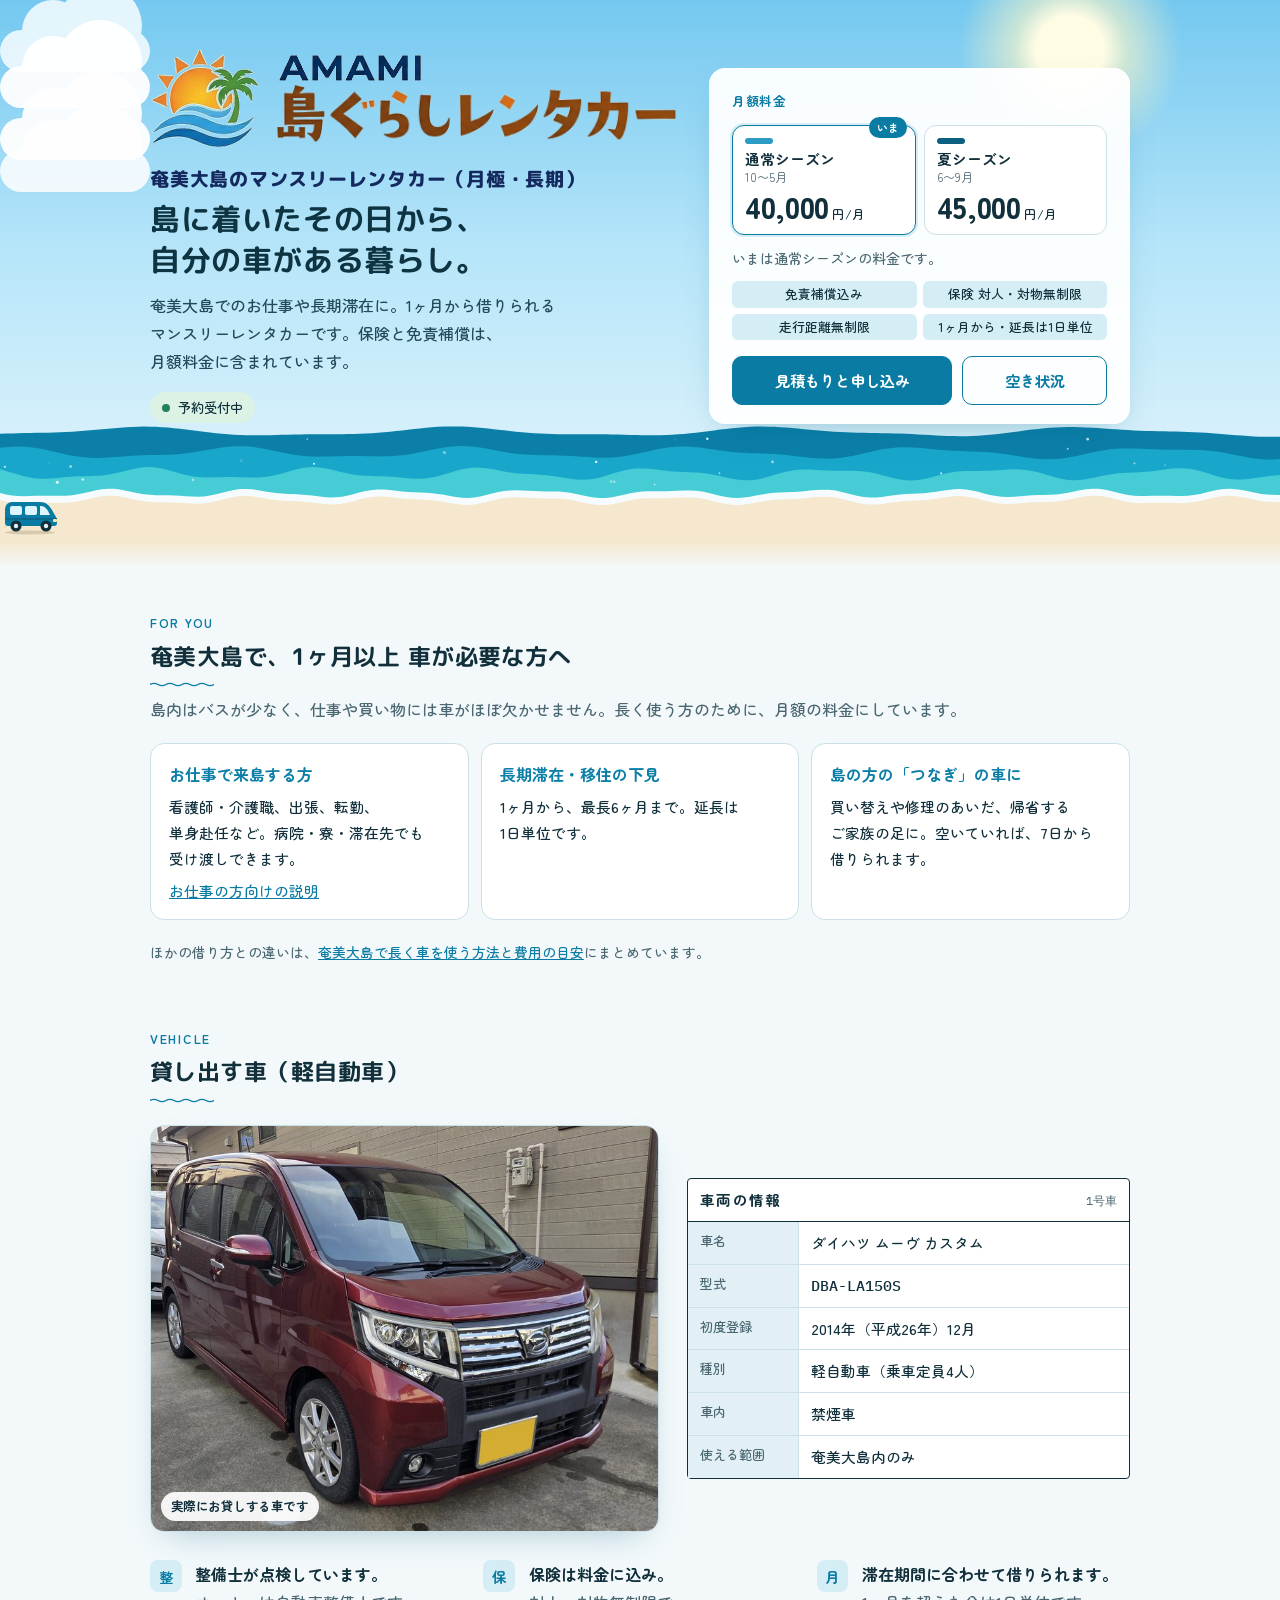
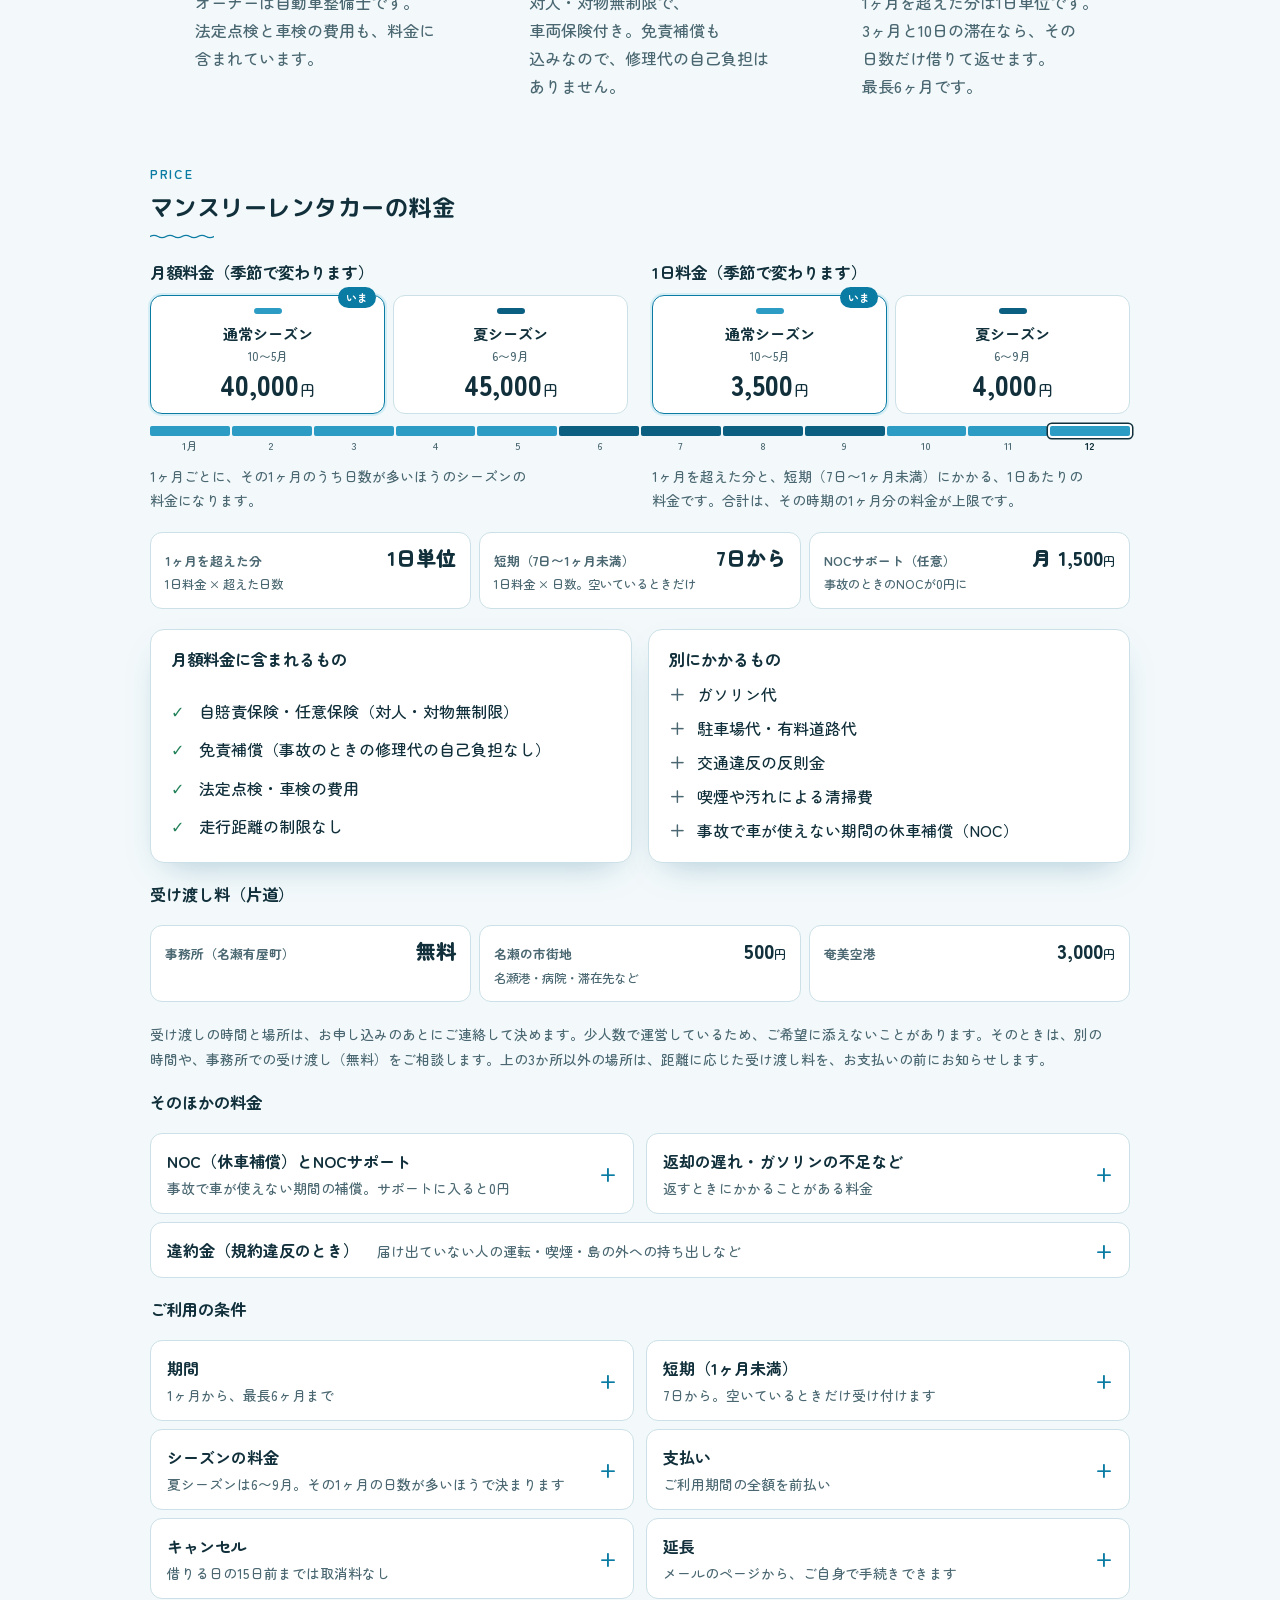
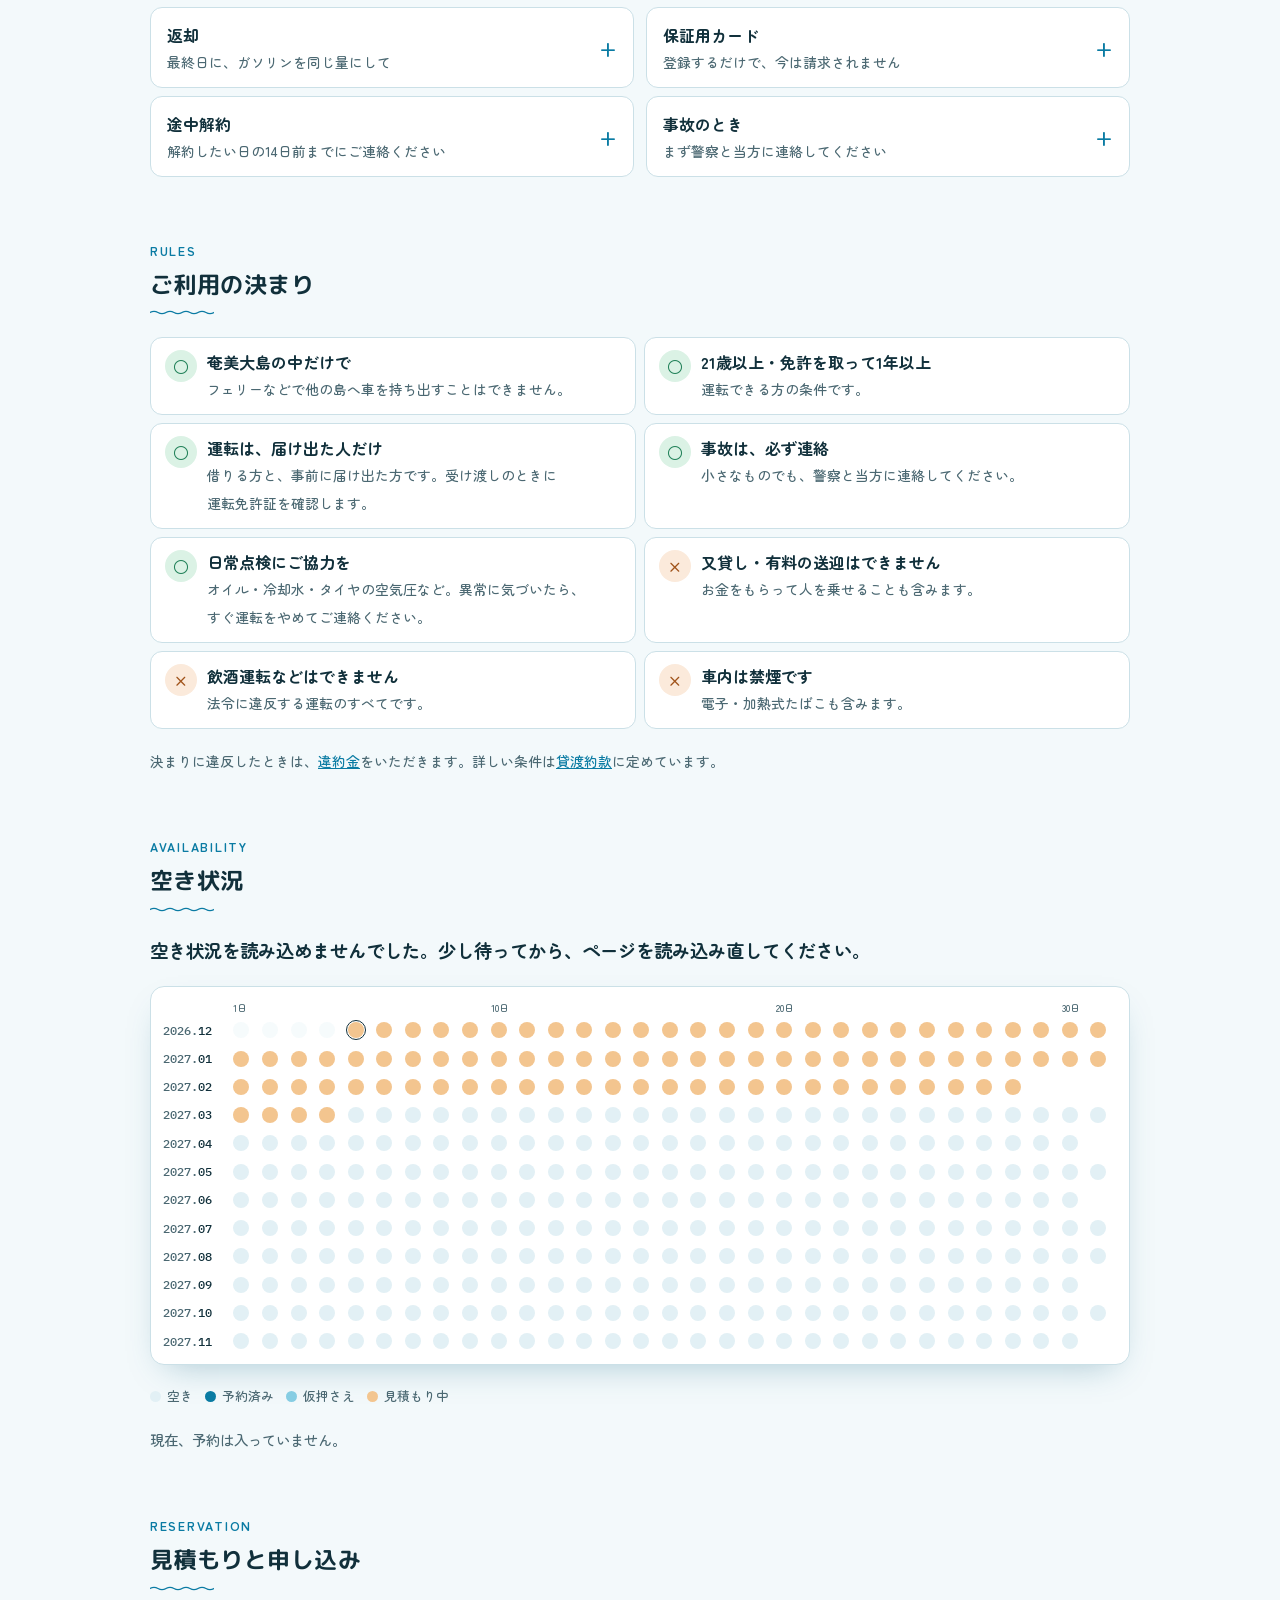
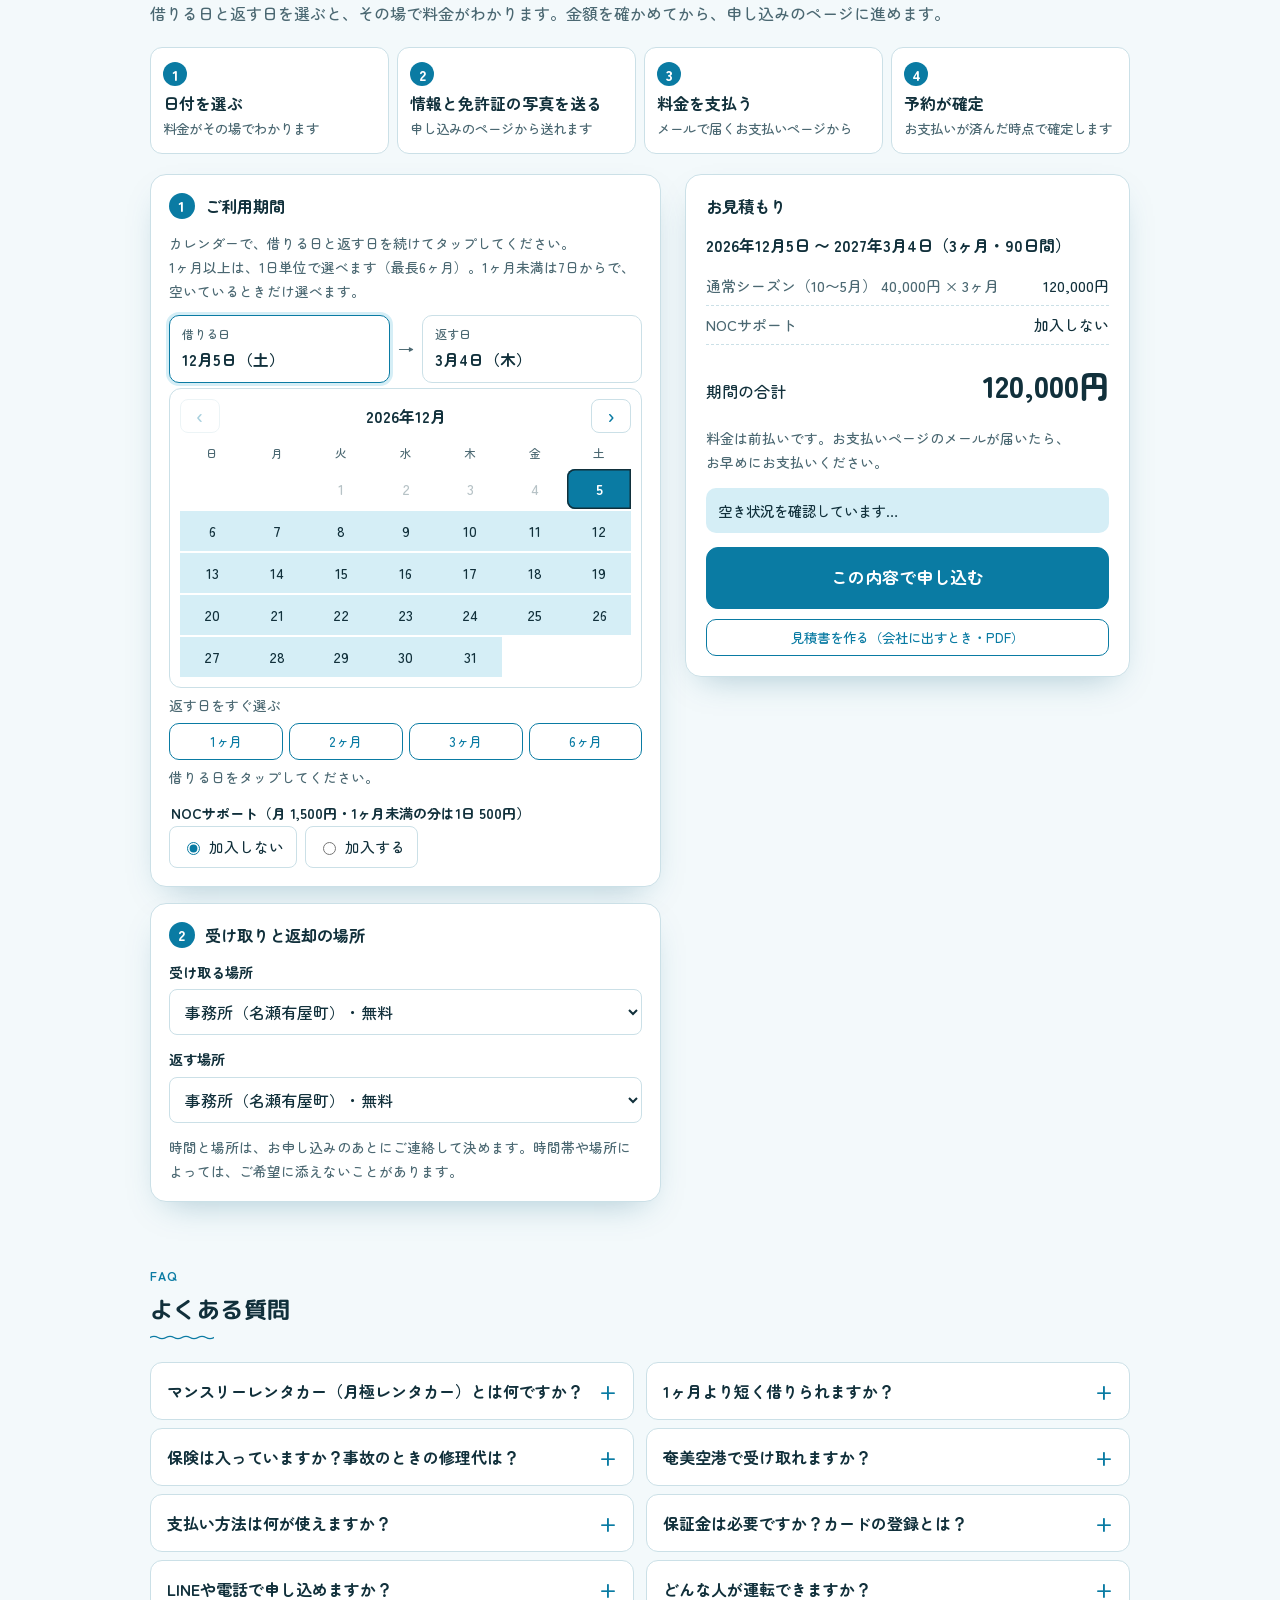
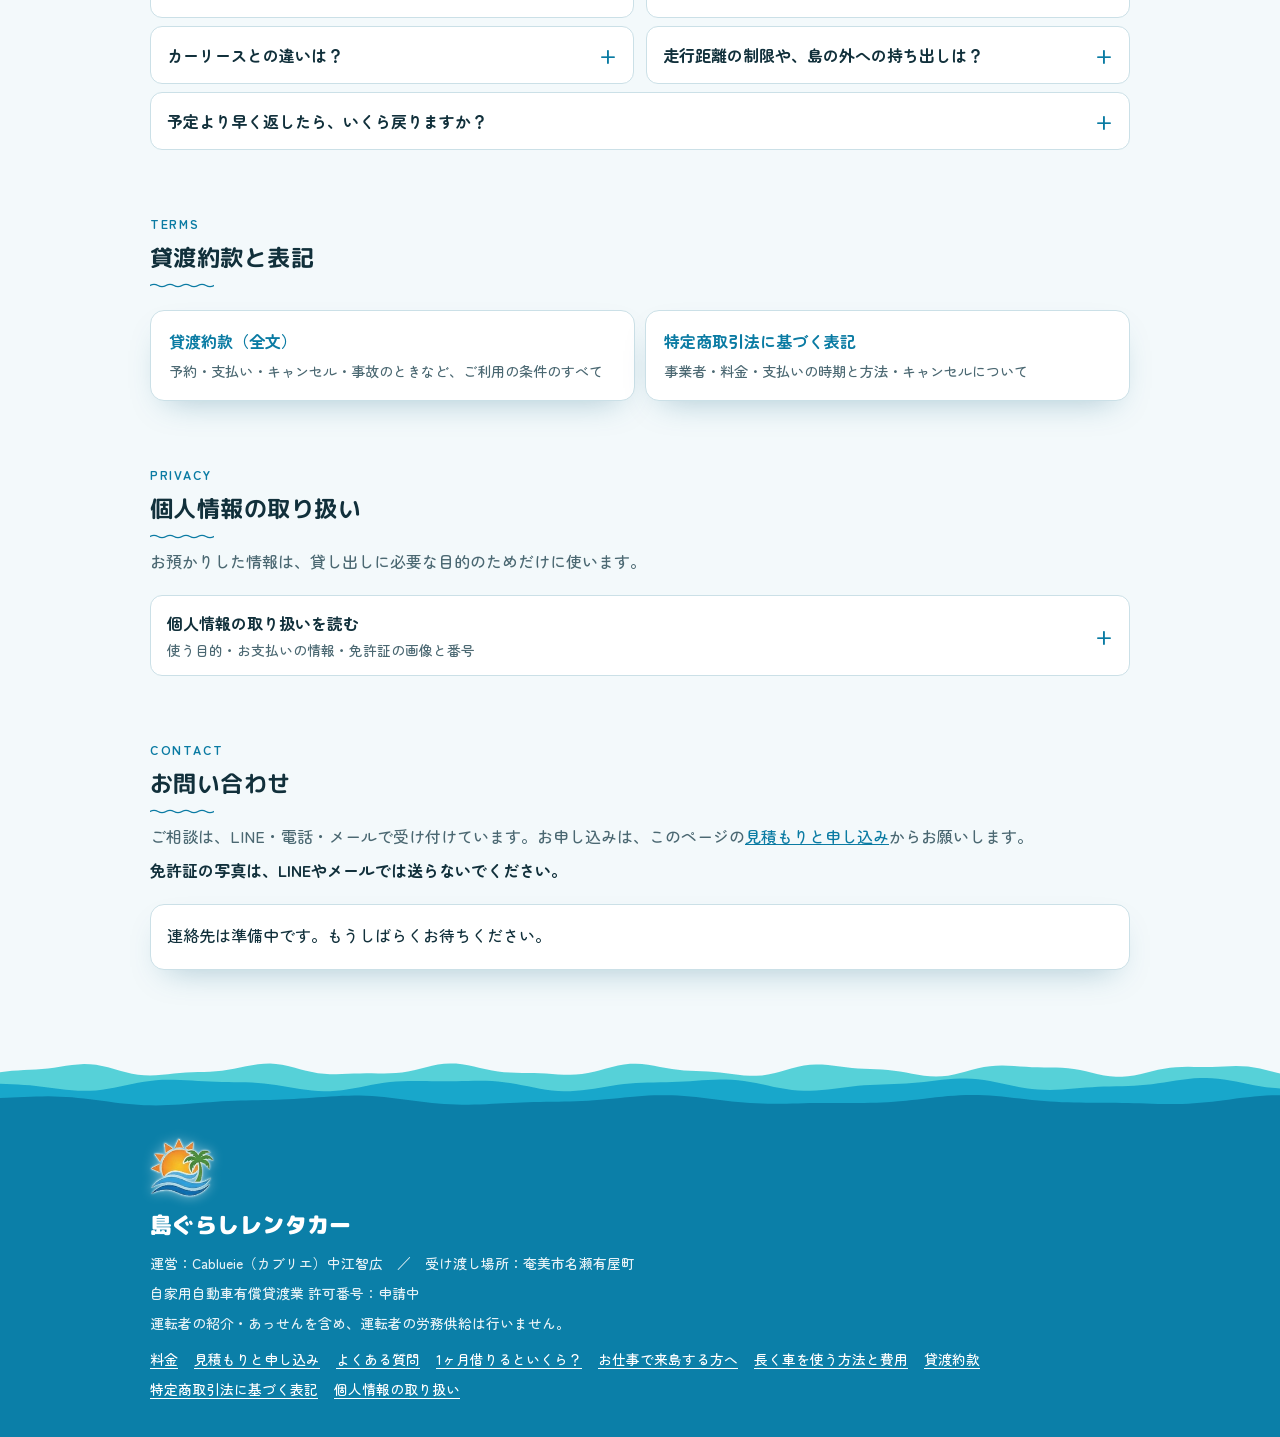
==== commit 9e0d14cd: "空き状況のグラフ：点を大きく丸く、日付の目盛り、斜線をやめて濃さで区別、凡例を1行に Co-Authored-By: Claude Opus 5.5 <noreply@anthropic.com>" ====
--- a/index.html
+++ b/index.html
@@ -349,7 +349,7 @@
     </div>
     <div class="year" id="year" aria-describedby="avail-next"></div>
     <div class="legend" aria-hidden="true">
-      <span><i class="free"></i>空き（借りられます）</span><span><i></i>借りられない日</span><span><i class="pick"></i>見積もり中の期間</span>
+      <span><i></i>空き</span><span><i class="booked"></i>予約済み</span><span><i class="hold"></i>仮押さえ</span><span><i class="pick"></i>見積もり中</span>
     </div>
     <ul class="booked-list" id="booked-list"></ul>
   </section>
--- a/assets/site.css
+++ b/assets/site.css
@@ -3,7 +3,7 @@
   color-scheme:light;
   --bg:#F3F9FB; --surface:#FFFFFF; --sunk:#E2F0F5; --ink:#11303B; --muted:#4B6872; --line:#CBE0E7;
   --sea:#0A7BA3; --sea-soft:#D5EEF6; --sea-ink:#FFFFFF; --hold:#86CDE3;
-  --ok:#23825A; --ok-soft:#DBF2E5; --warn:#A0531A; --warn-soft:#FBEADB; --pick:#F3C58F; --pick-strong:#E8892B; --na:#CBD5D9;
+  --ok:#23825A; --ok-soft:#DBF2E5; --warn:#A0531A; --warn-soft:#FBEADB; --pick:#F3C58F;
   --sky-top:#74C8F0; --sky-mid:#B6E5F9; --sky-low:#E7F6FC;
   --sea-deep:#0B7FA8; --sea-mid:#18A7CB; --sea-shallow:#45CCD4; --sand:#F5E8CE;
   --hero-ink:#0E3442; --hero-sub:#24495A; --bark:#6E4526;
@@ -123,24 +123,27 @@
 /* availability */
 .avail-summary{display:flex;gap:12px 20px;flex-wrap:wrap;align-items:baseline}
 .avail-summary strong{font-size:1.15rem}
-.year{background:var(--surface);border:1px solid var(--line);border-radius:14px;box-shadow:var(--shadow);padding:16px 16px 12px;display:grid;grid-template-columns:auto minmax(0,1fr) auto;gap:10px 12px;align-items:center;overflow-x:auto}
-.mrow{display:contents} /* 月・帯・文字の幅を、全部の月でそろえる */
-.mlabel{font-size:.86rem;font-weight:700;color:var(--ink);white-space:nowrap;line-height:1.15}
-.mlabel small{display:block;font-size:.68rem;font-weight:500;color:var(--muted)}
-.mstat{font-size:.78rem;color:var(--muted);white-space:nowrap}
-.mstat.ok{color:var(--ink);font-weight:700}
-.days{display:grid;grid-template-columns:repeat(31,minmax(0,1fr))}
-.d{height:14px;background:var(--na)}
-.d:first-child{border-top-left-radius:7px;border-bottom-left-radius:7px} .d:last-child{border-top-right-radius:7px;border-bottom-right-radius:7px}
-.d.free{background:var(--sea)}
-.d.pick{background:var(--pick-strong)}
-.d.pick:not(.free){background:repeating-linear-gradient(135deg,var(--pick-strong) 0 3px,var(--na) 3px 6px)}
-.d.cut{box-shadow:inset 2px 0 0 var(--surface)}
-.legend{display:flex;gap:14px;flex-wrap:wrap;font-size:.8rem;color:var(--muted)}
+.year{background:var(--surface);border:1px solid var(--line);border-radius:14px;box-shadow:var(--shadow);padding:16px 12px 12px;display:grid;gap:7px;overflow-x:auto}
+.mrow{display:grid;grid-template-columns:3.9em minmax(0,1fr);gap:8px;align-items:center;min-width:290px}
+.mlabel{font-family:var(--font-data);font-size:.76rem;color:var(--muted);white-space:nowrap}
+.mlabel b{color:var(--ink);font-weight:500}
+.days{display:grid;grid-template-columns:repeat(31,minmax(0,1fr));gap:2px}
+/* 点は、ラベルと余白をつめた分だけ大きくする（PCでは16pxまで） */
+.d{aspect-ratio:1;max-width:16px;border-radius:50%;background:var(--sunk)}
+.d.booked{background:var(--sea)}
+.d.hold{background:var(--hold)}
+.ticks .days{align-items:end}
+.ticks .days span{font-size:.62rem;line-height:1;color:var(--muted);white-space:nowrap}
+.d.past{opacity:.3}
+.d.today{outline:1.5px solid var(--ink);outline-offset:1px}
+.d.pick{background:var(--pick)}
+.d.pick.booked,.d.pick.hold{box-shadow:inset 0 0 0 2px var(--warn)}
+.legend{display:flex;gap:6px 12px;flex-wrap:wrap;font-size:.8rem;color:var(--muted)}
 .legend span{display:inline-flex;align-items:center;gap:6px}
-.legend i{width:18px;height:11px;border-radius:6px;display:inline-block;background:var(--na)}
-.legend i.free{background:var(--sea)}
-.legend i.pick{background:var(--pick-strong)}
+.legend i{width:11px;height:11px;border-radius:999px;display:inline-block;background:var(--sunk)}
+.legend i.booked{background:var(--sea)}
+.legend i.hold{background:var(--hold)}
+.legend i.pick{background:var(--pick)}
 .booked-list{margin:0;padding:0;list-style:none;display:grid;gap:4px;font-size:.9rem}
 
 /* request */
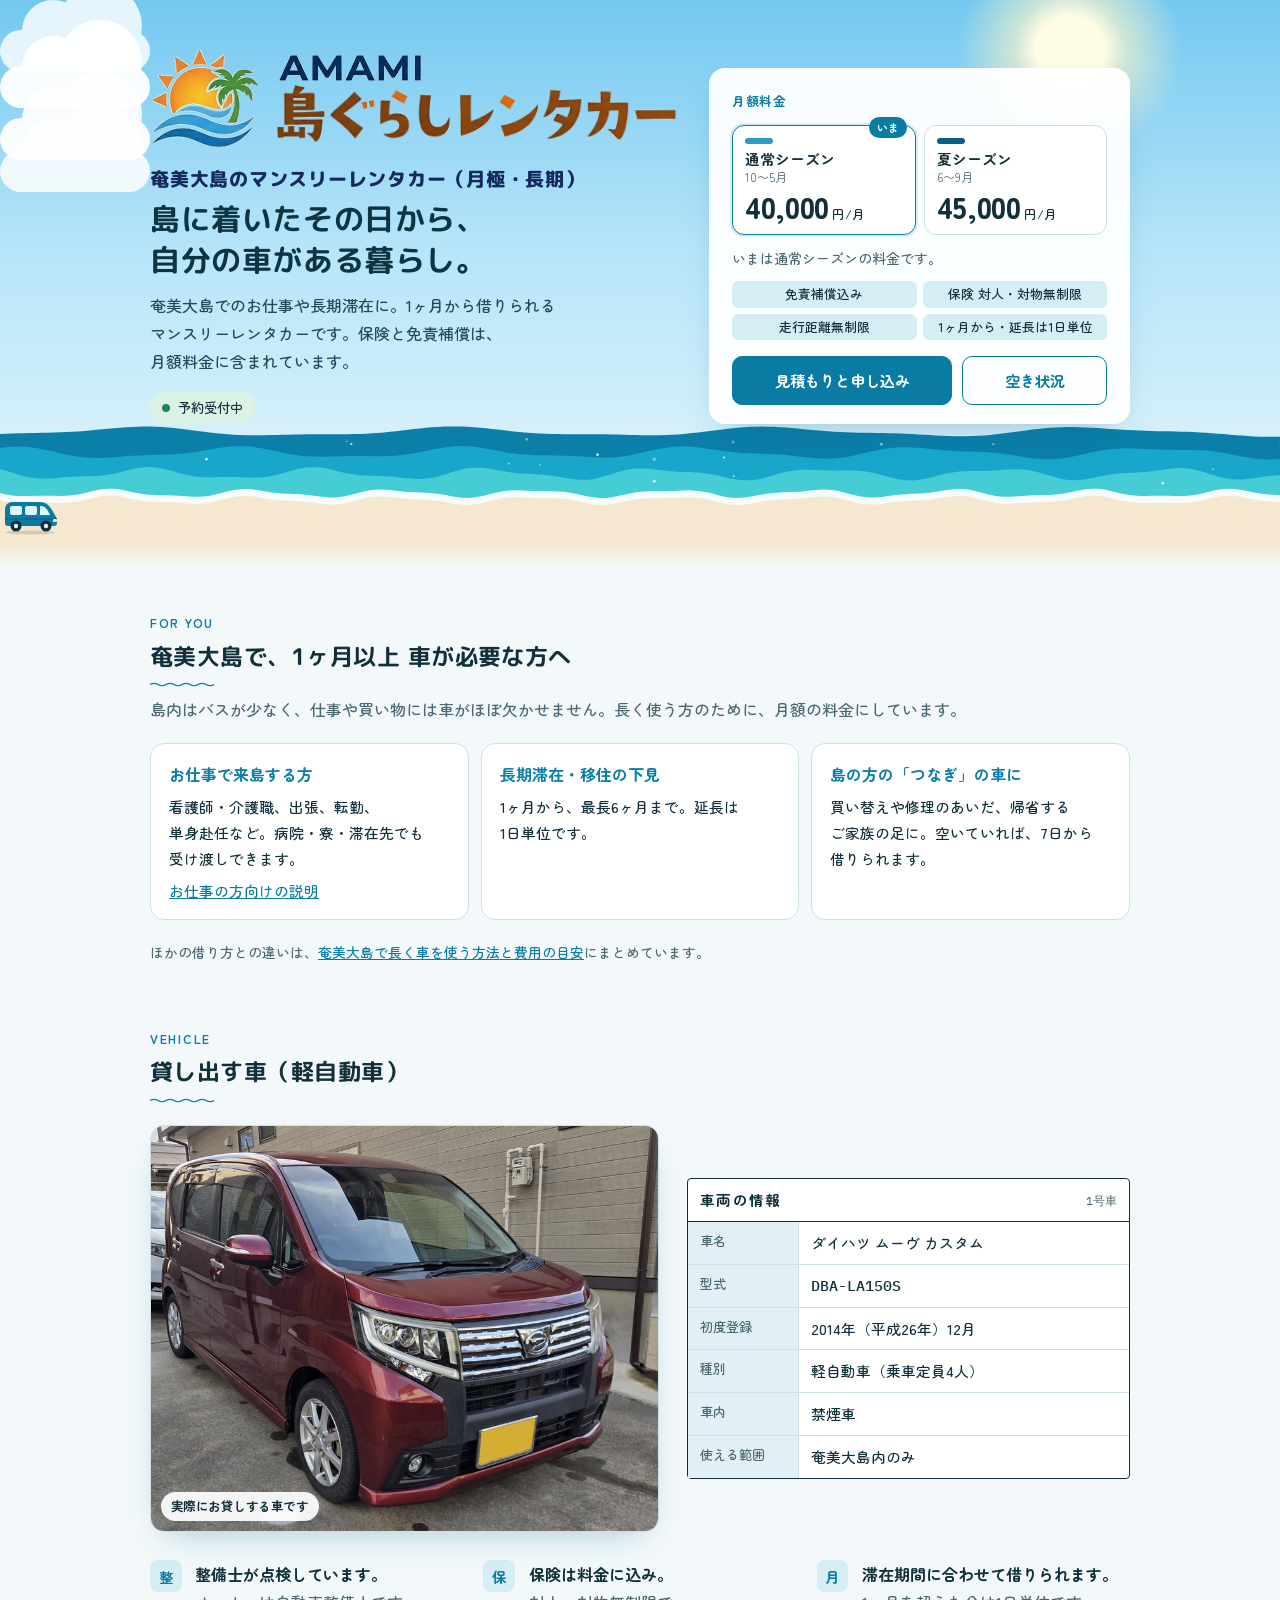
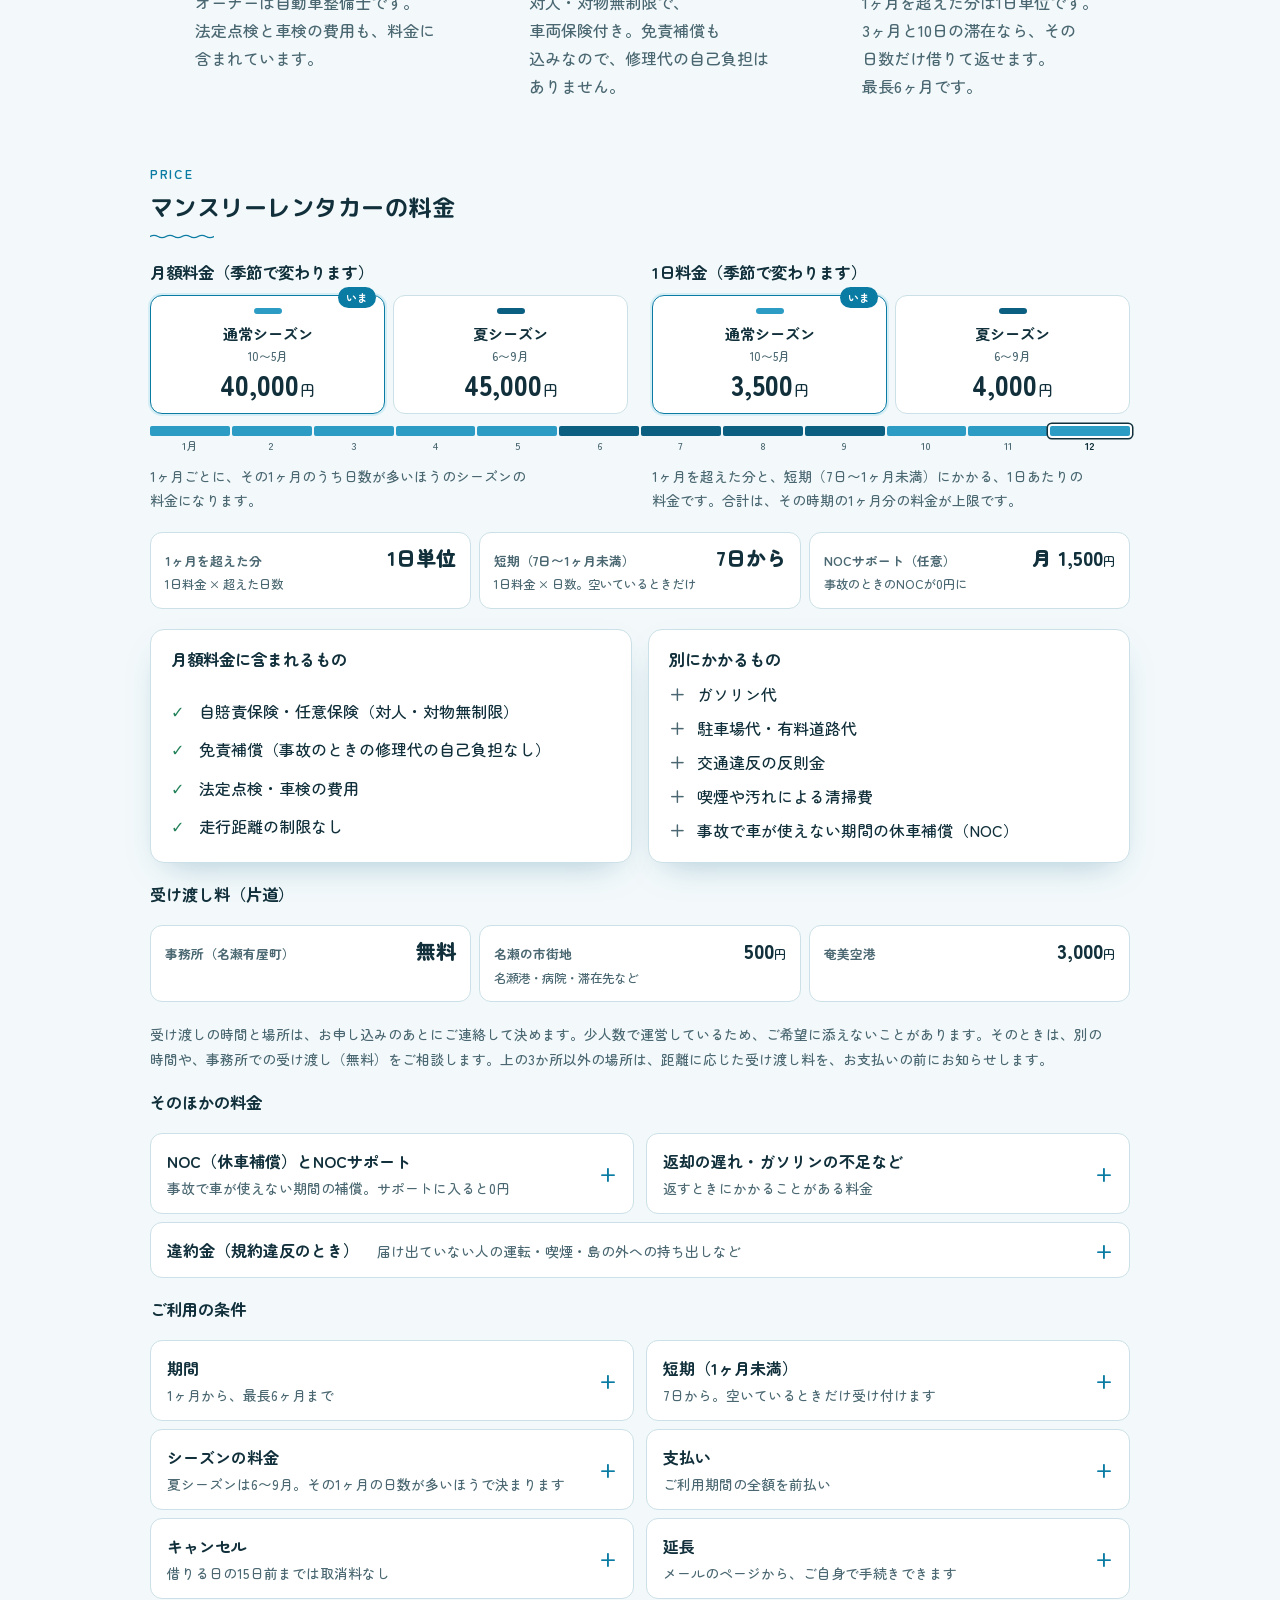
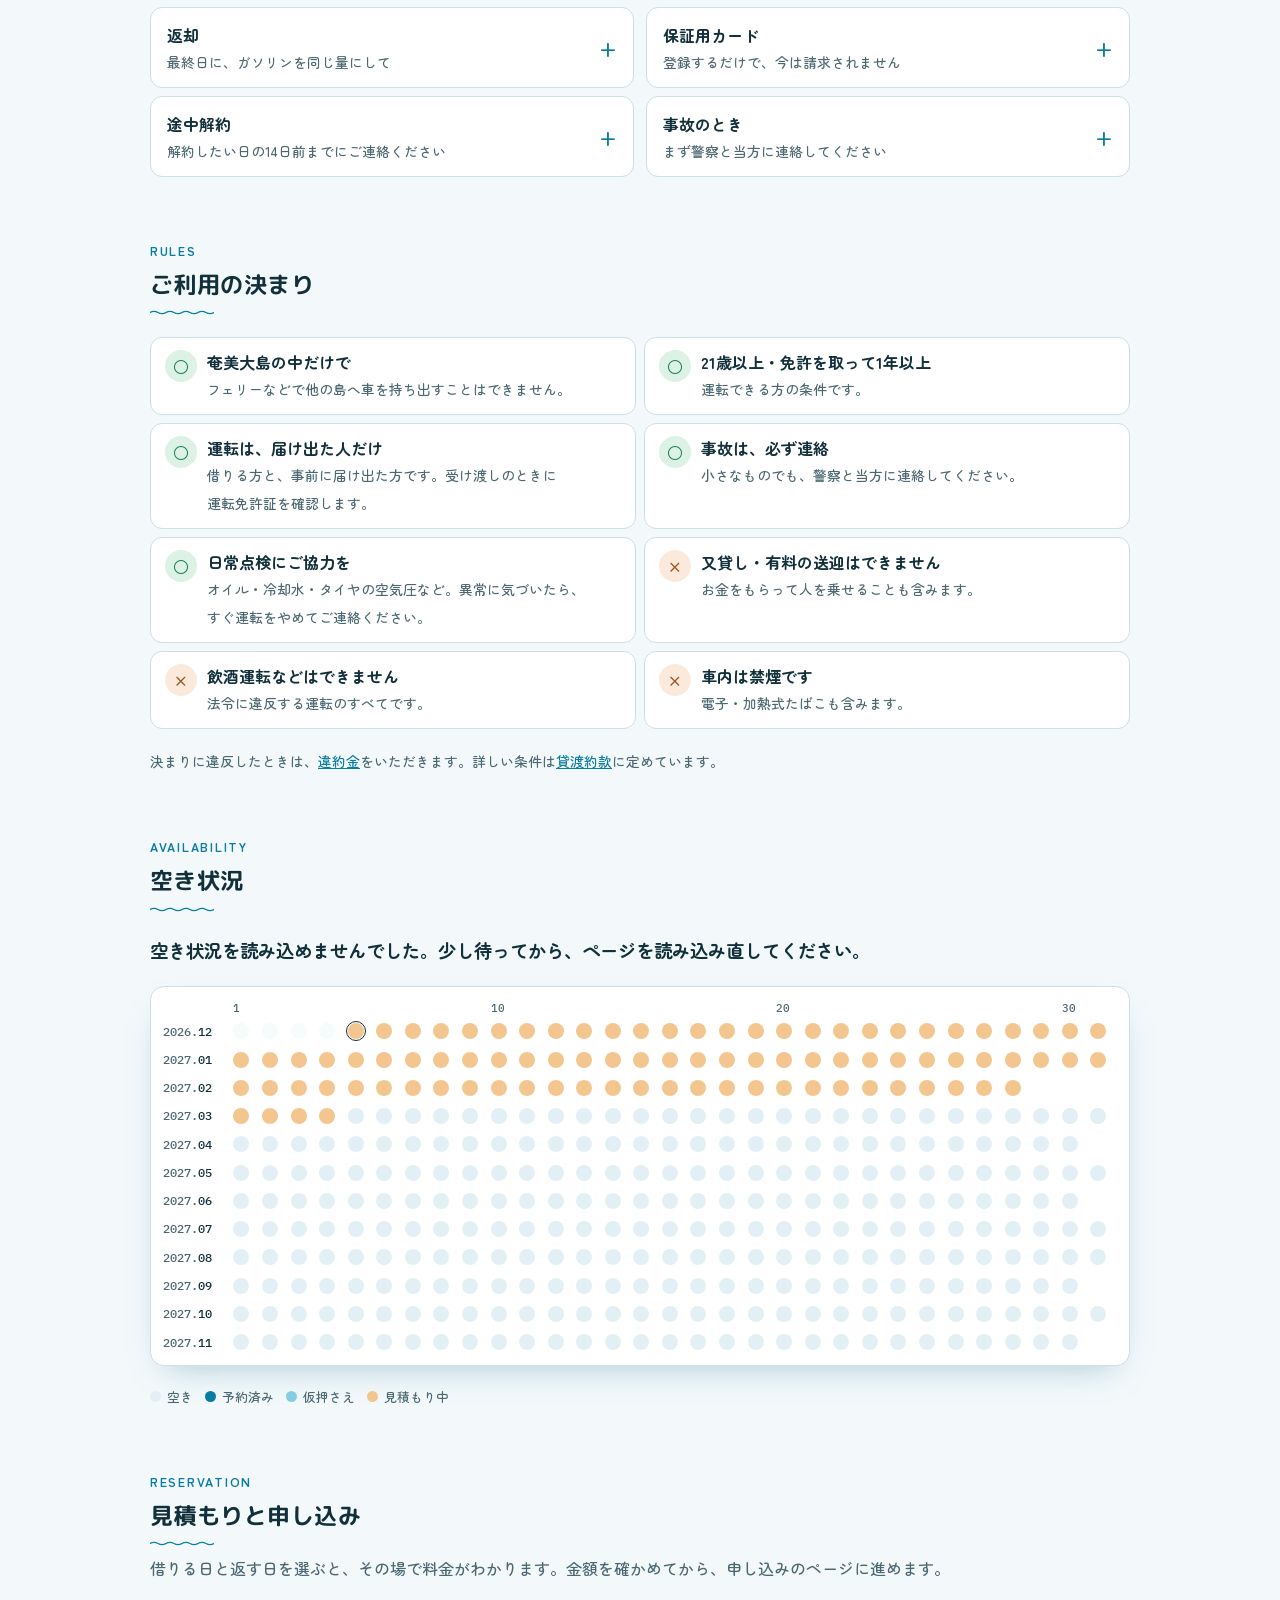
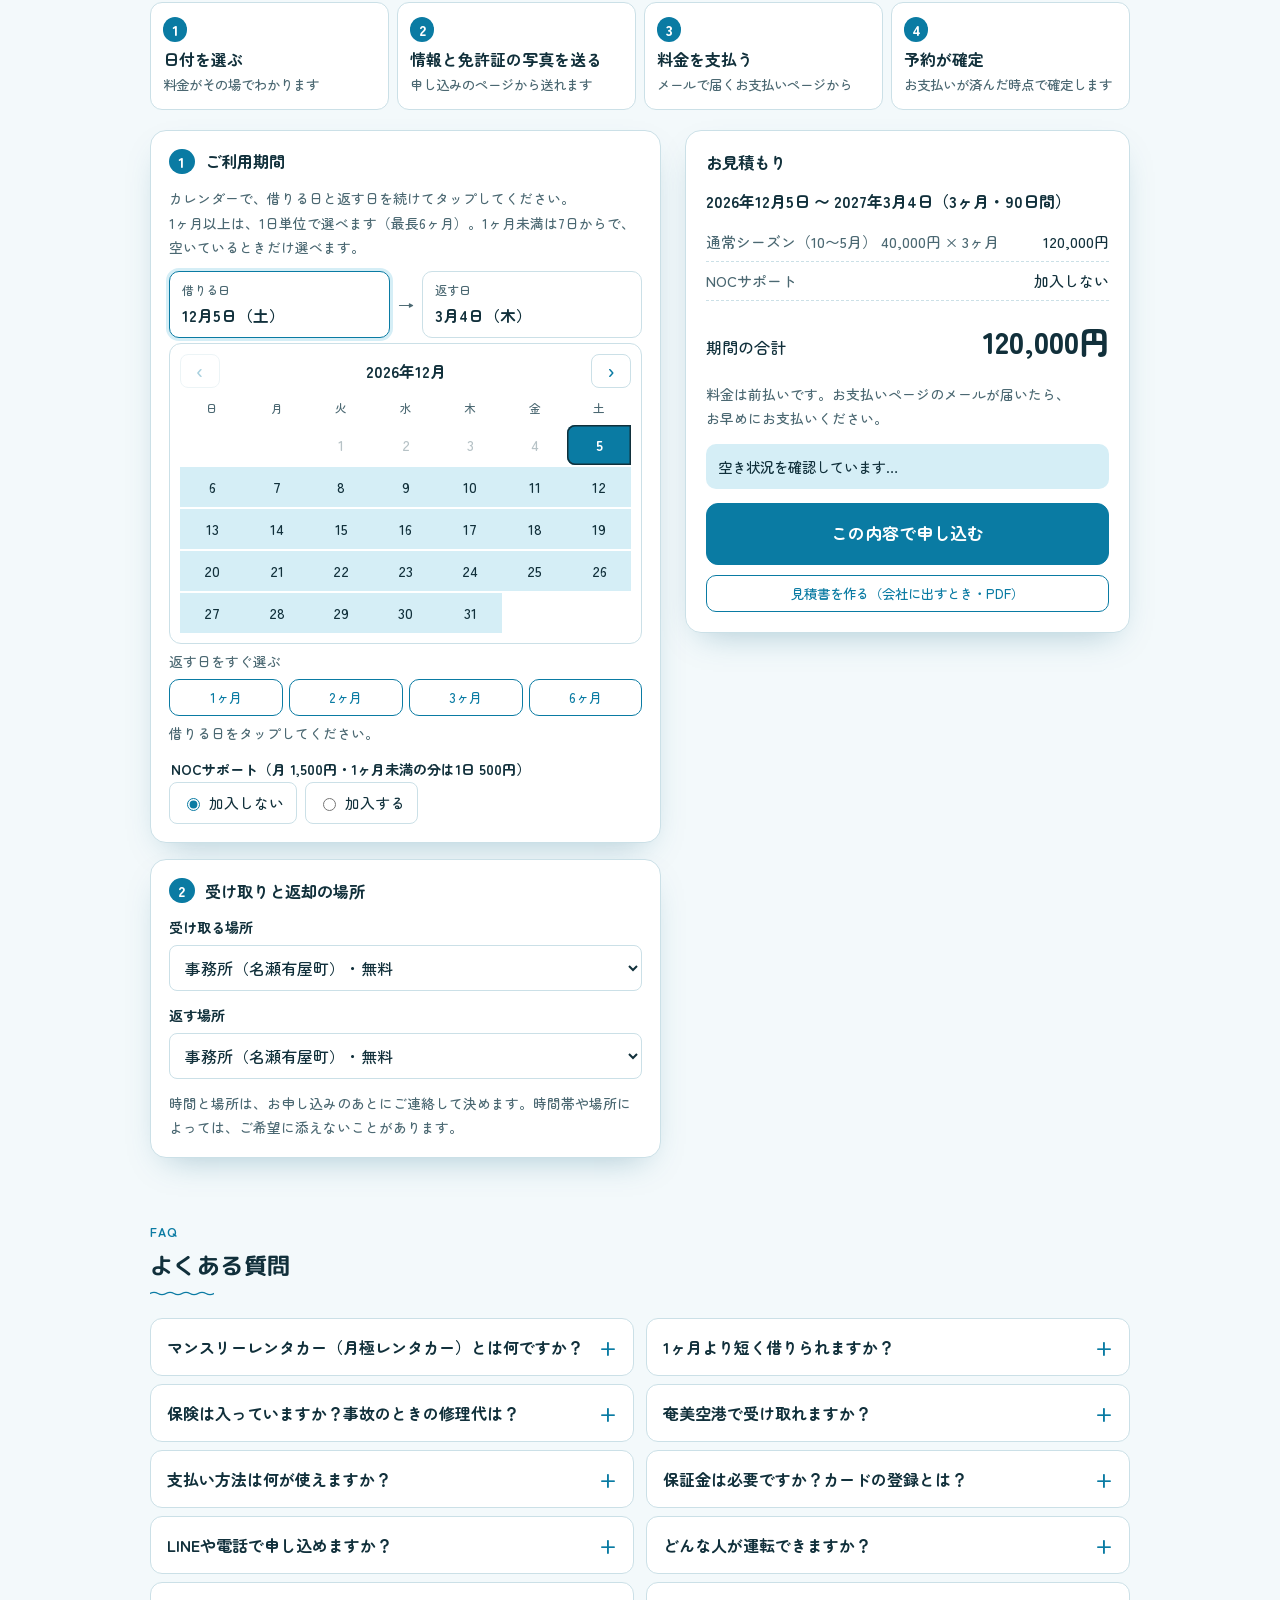
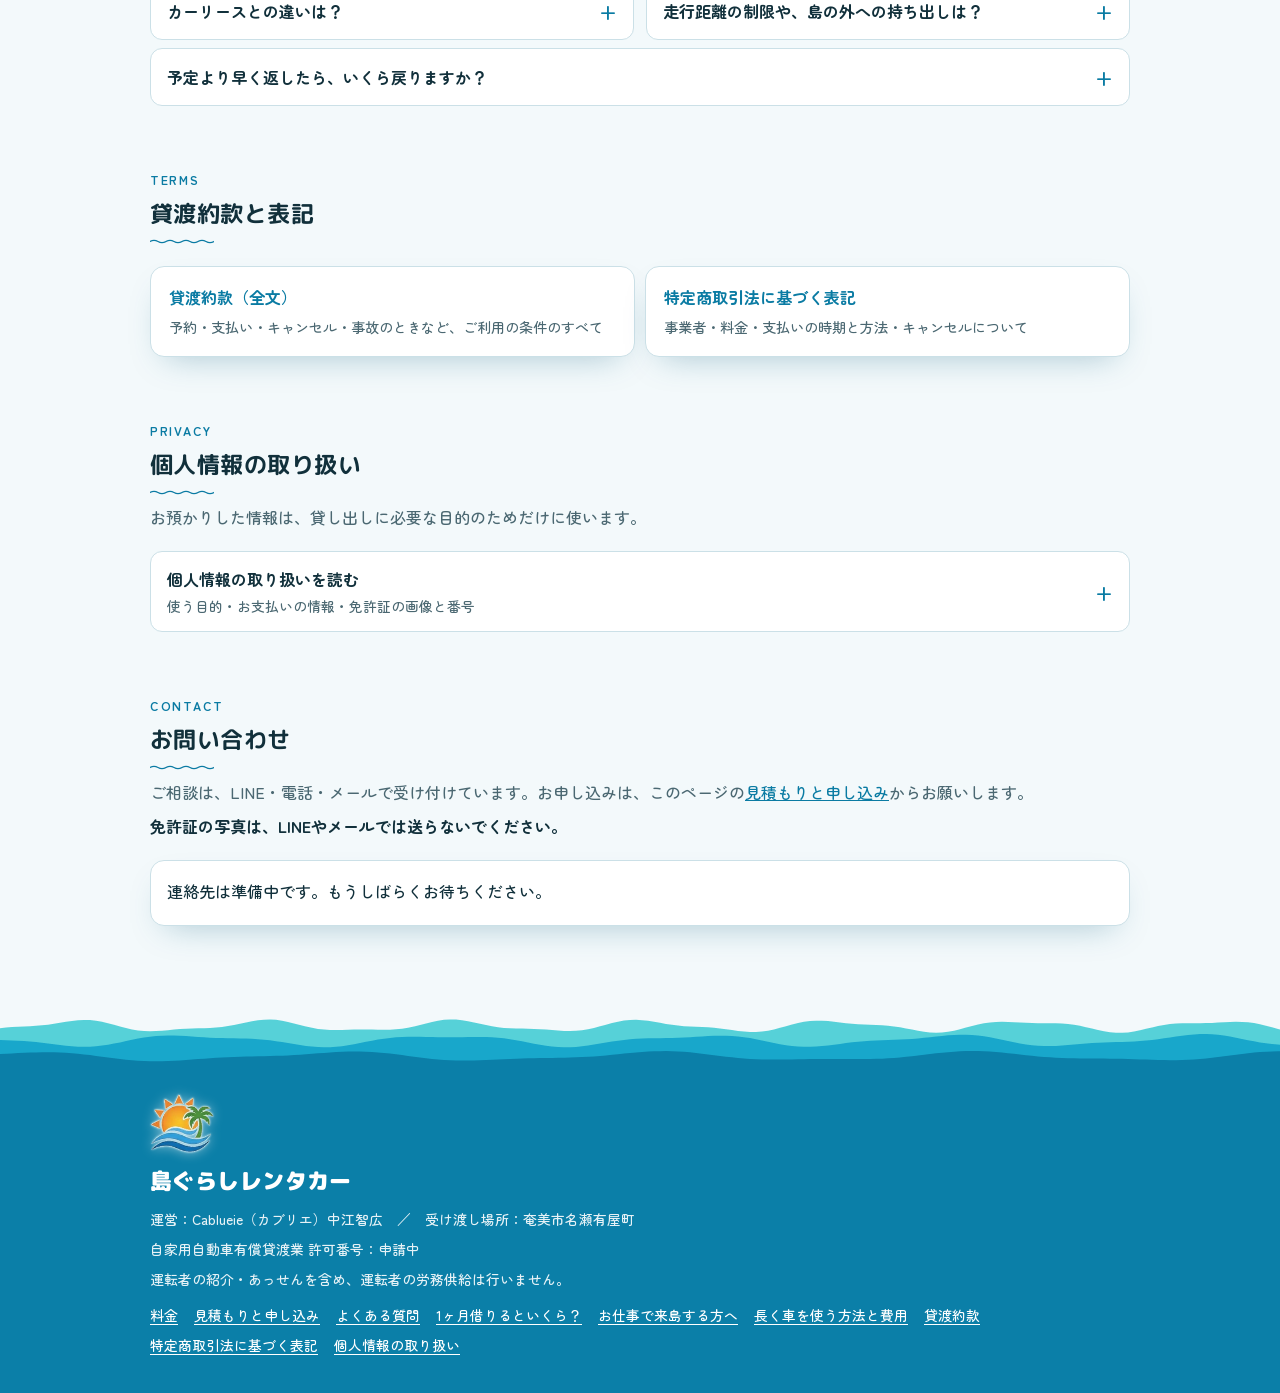
==== commit 2b5793ba: "グラフの下の「仮押さえ：〇月〇日〜」の一覧を出さないようにした Co-Authored-By: Claude Opus 5.5 <noreply@anthropic.com>" ====
--- a/index.html
+++ b/index.html
@@ -351,7 +351,6 @@
     <div class="legend" aria-hidden="true">
       <span><i></i>空き</span><span><i class="booked"></i>予約済み</span><span><i class="hold"></i>仮押さえ</span><span><i class="pick"></i>見積もり中</span>
     </div>
-    <ul class="booked-list" id="booked-list"></ul>
   </section>
 
   <section id="request" aria-labelledby="req-h">
--- a/assets/site.css
+++ b/assets/site.css
@@ -133,7 +133,7 @@
 .d.booked{background:var(--sea)}
 .d.hold{background:var(--hold)}
 .ticks .days{align-items:end}
-.ticks .days span{font-size:.62rem;line-height:1;color:var(--muted);white-space:nowrap}
+.ticks .days span{font-family:var(--font-data);font-size:.68rem;line-height:1;color:var(--muted);white-space:nowrap} /* 数字は月の表示と同じ書体 */
 .d.past{opacity:.3}
 .d.today{outline:1.5px solid var(--ink);outline-offset:1px}
 .d.pick{background:var(--pick)}
@@ -144,7 +144,6 @@
 .legend i.booked{background:var(--sea)}
 .legend i.hold{background:var(--hold)}
 .legend i.pick{background:var(--pick)}
-.booked-list{margin:0;padding:0;list-style:none;display:grid;gap:4px;font-size:.9rem}
 
 /* request */
 .req{display:grid;grid-template-columns:minmax(0,1.15fr) minmax(0,1fr);gap:24px;align-items:start}
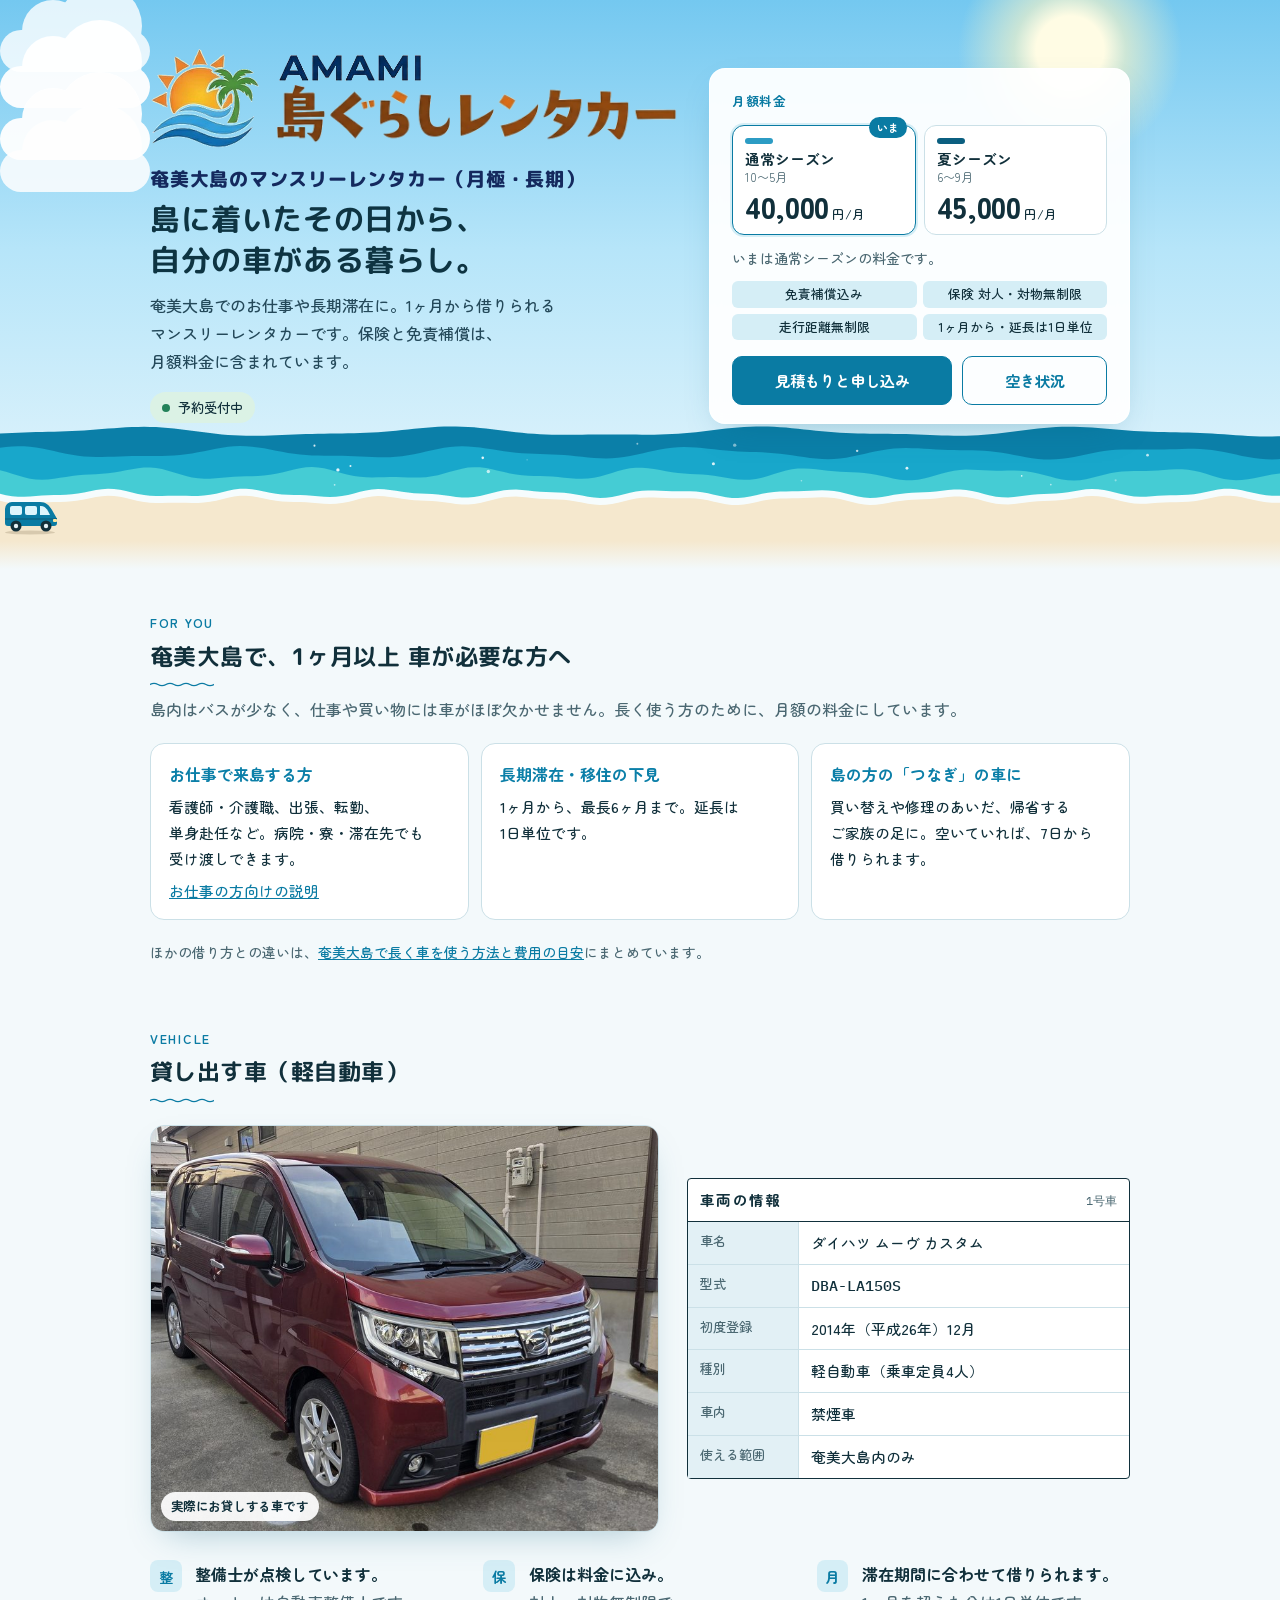
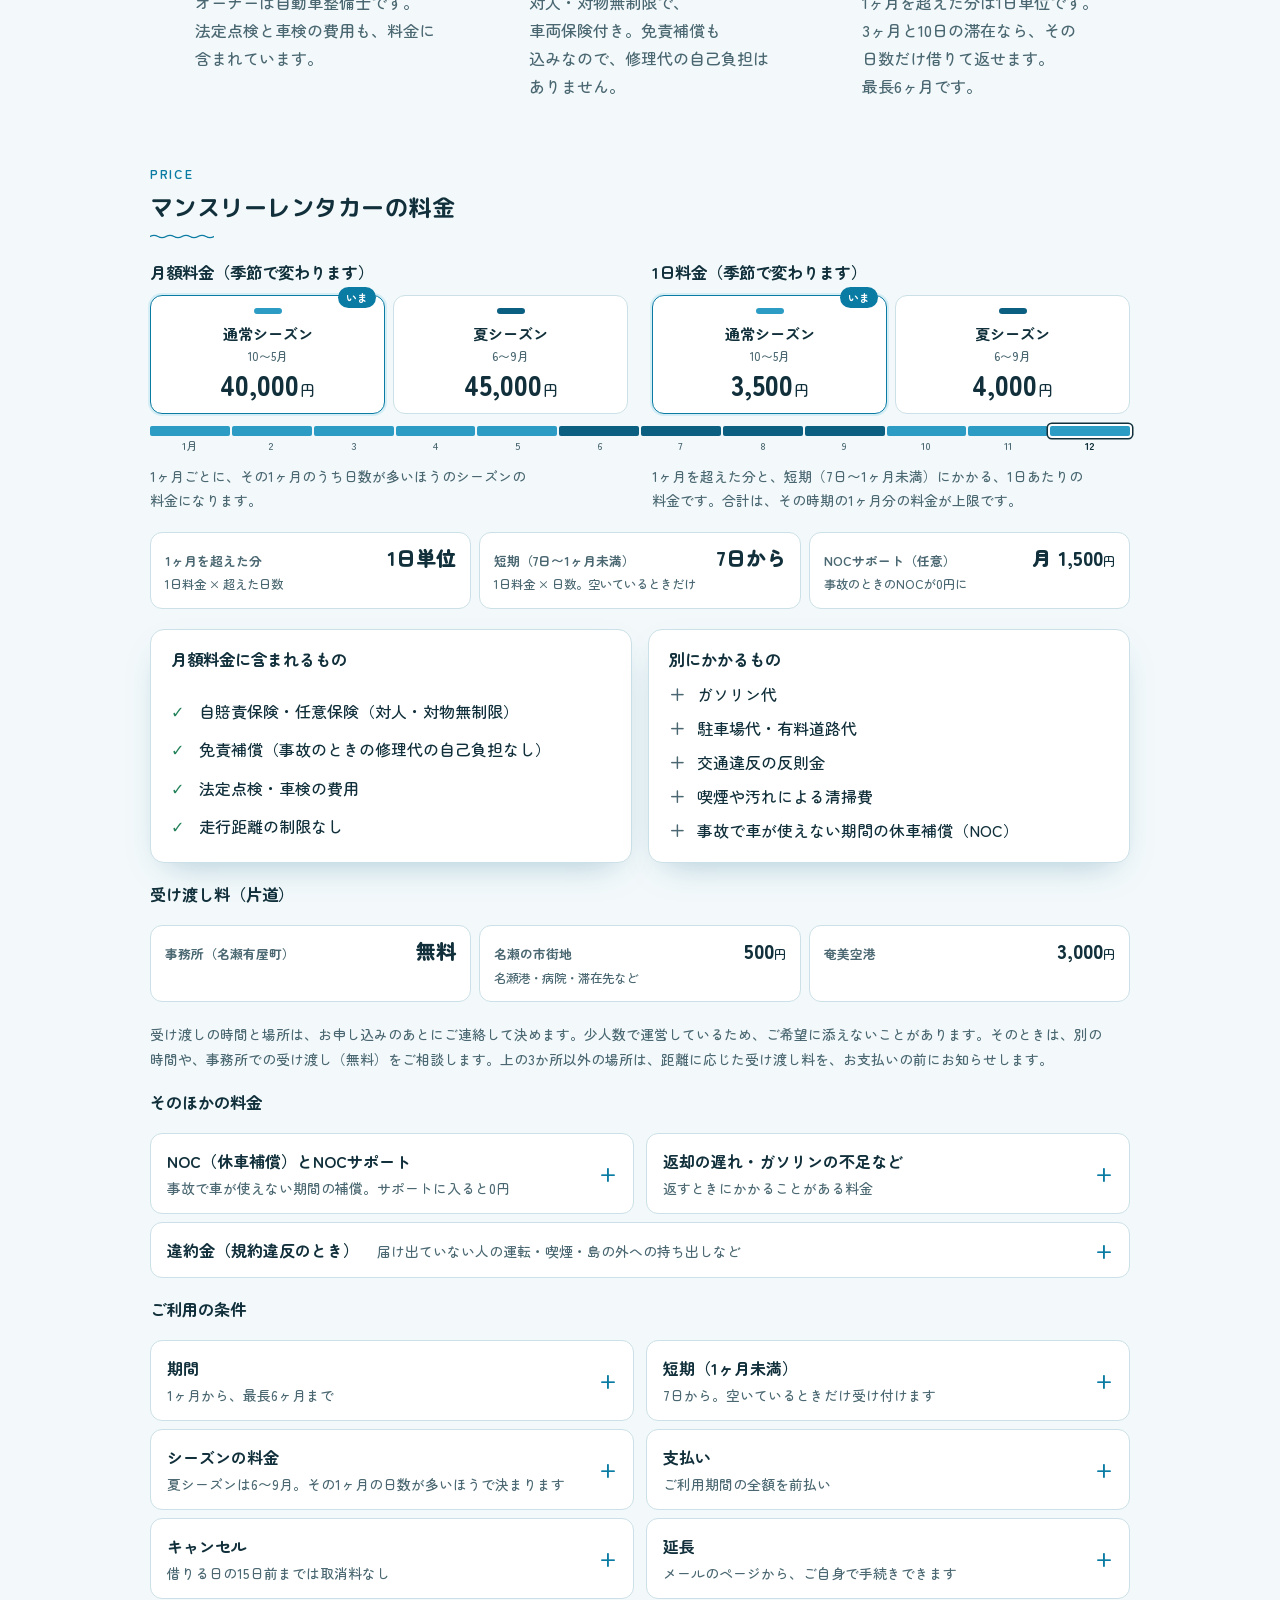
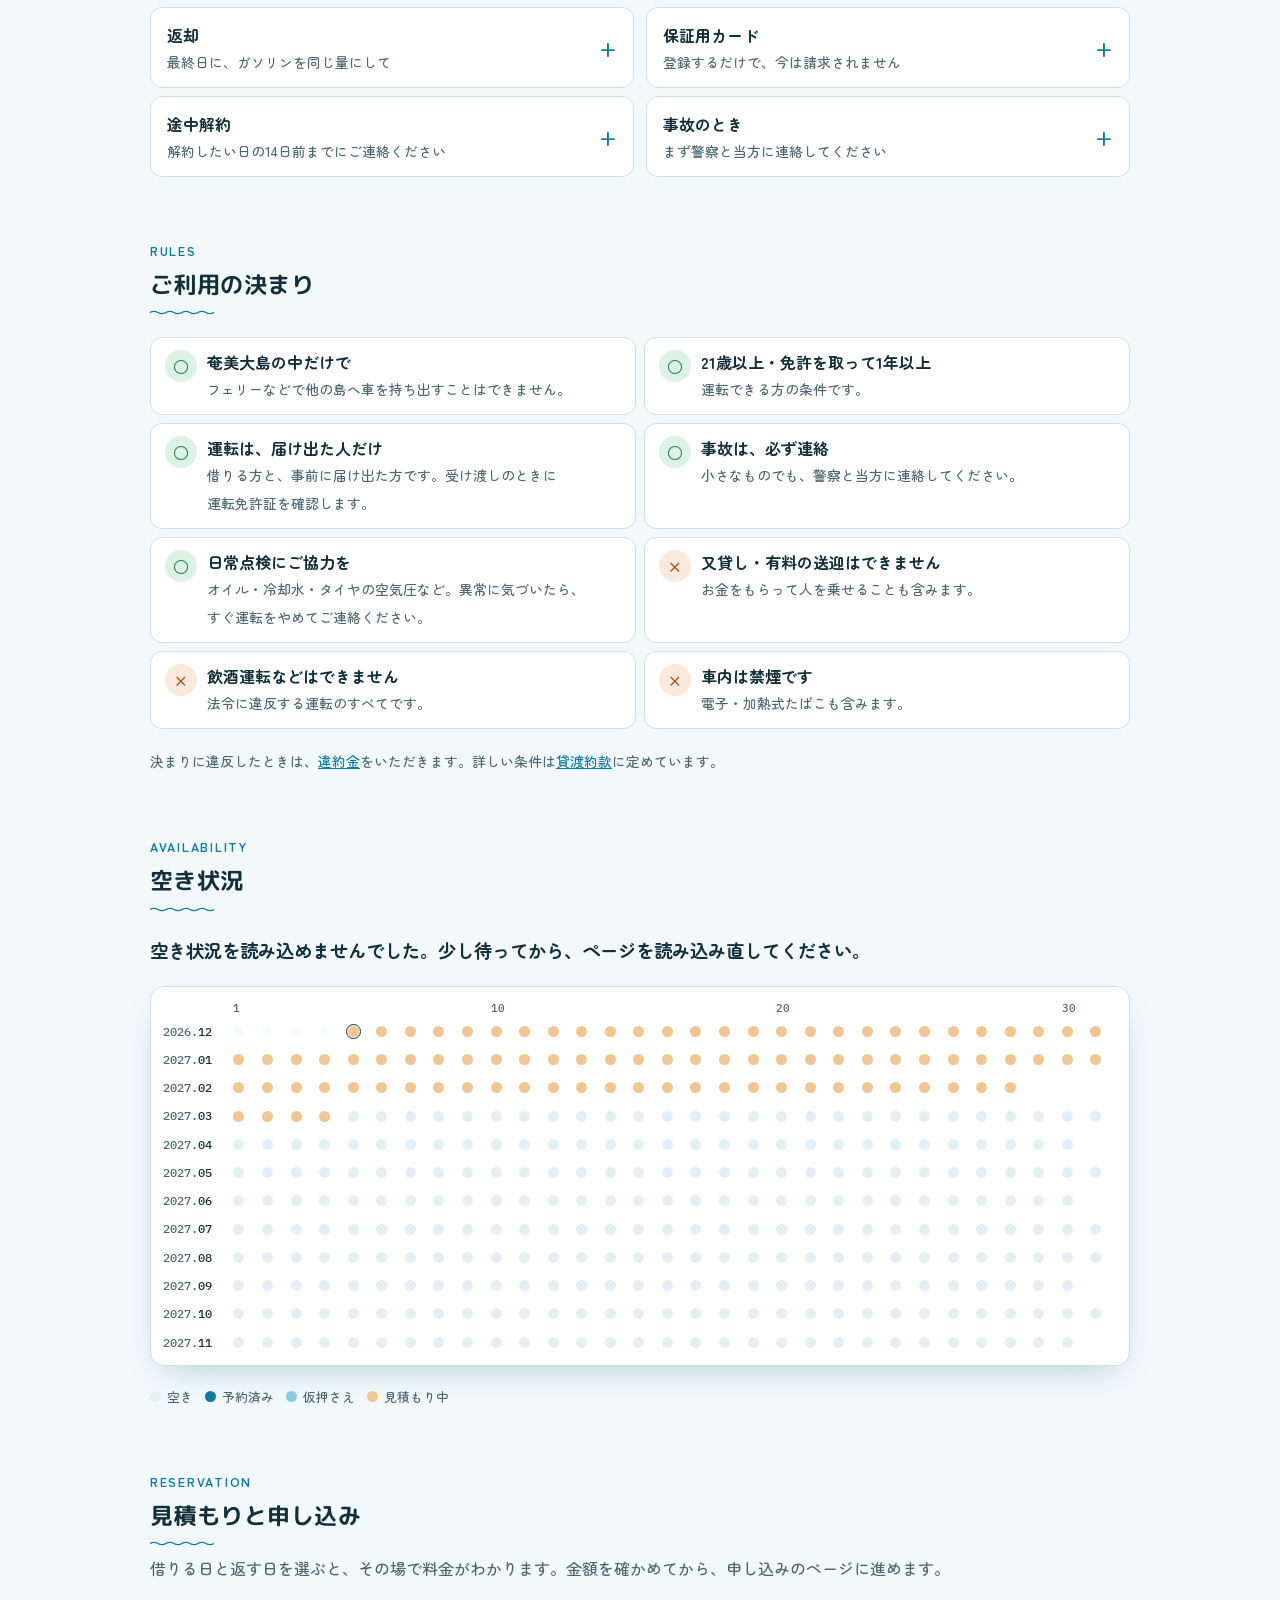
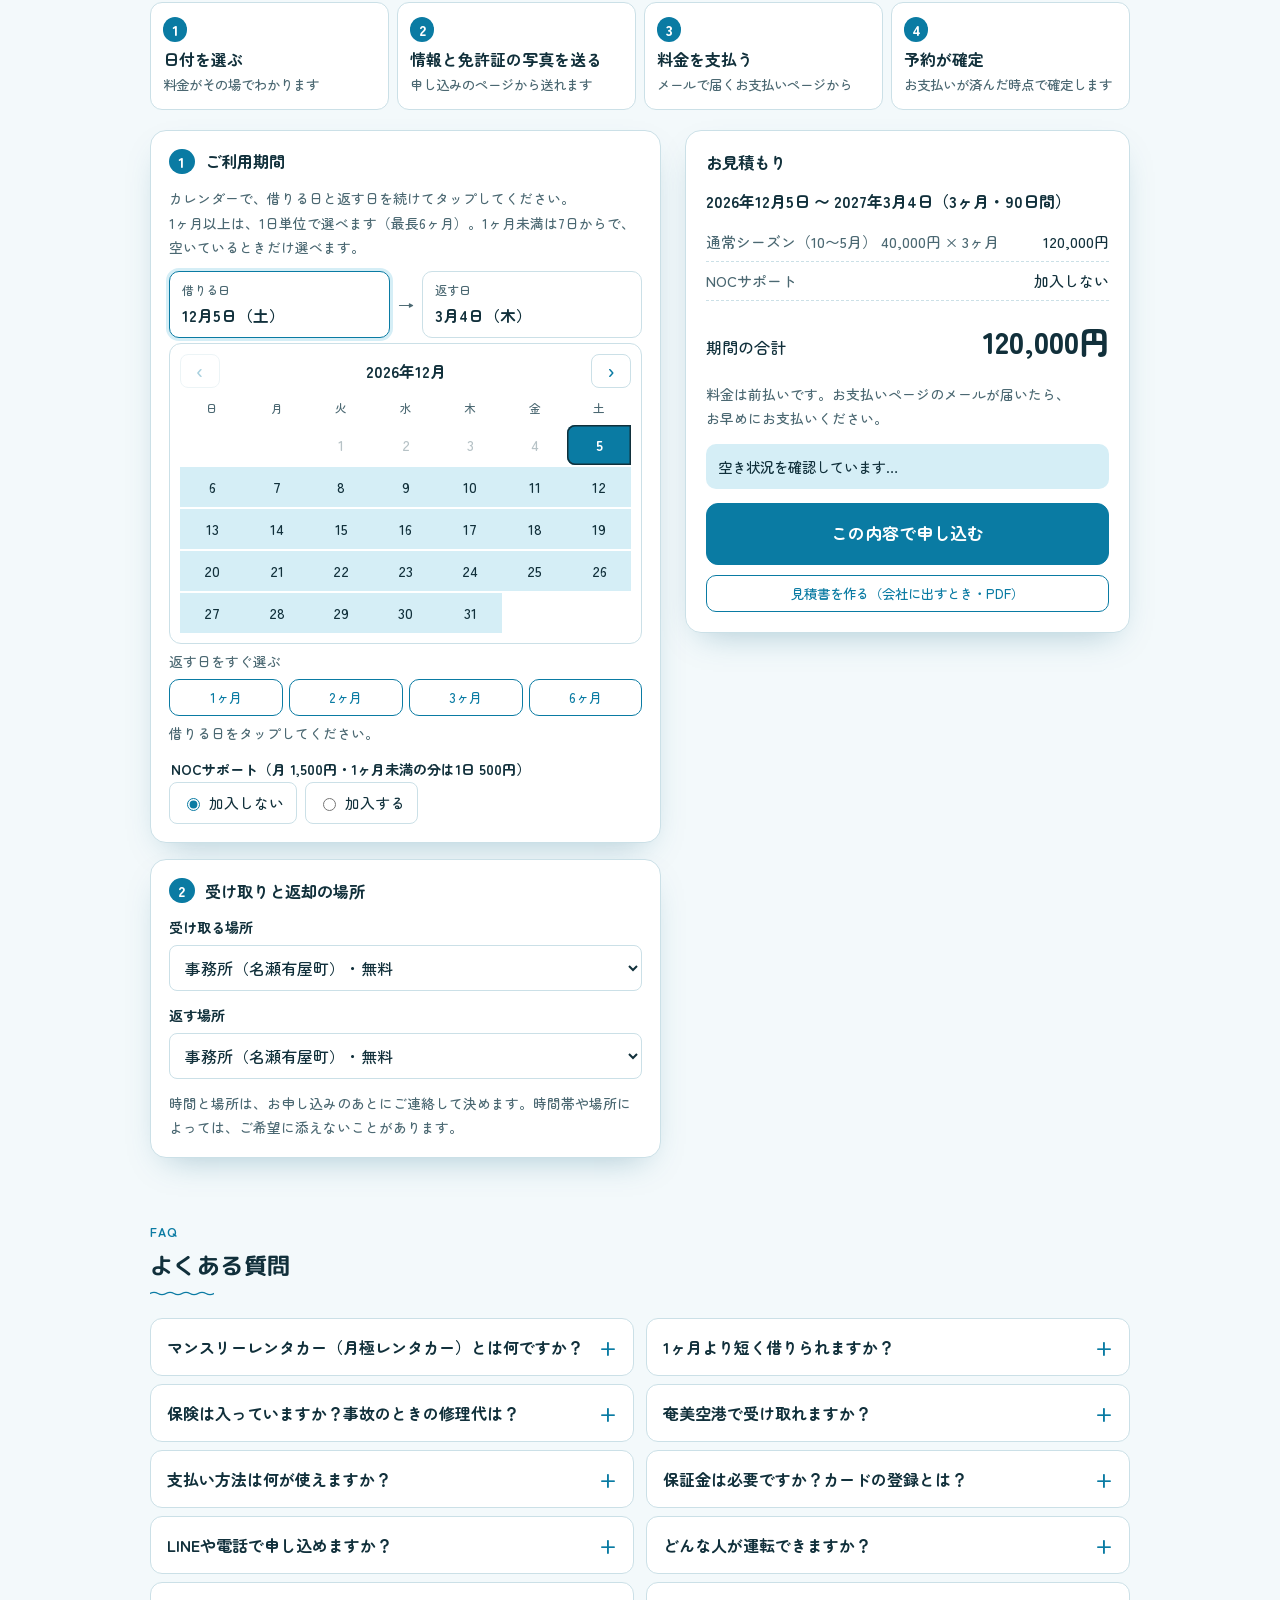
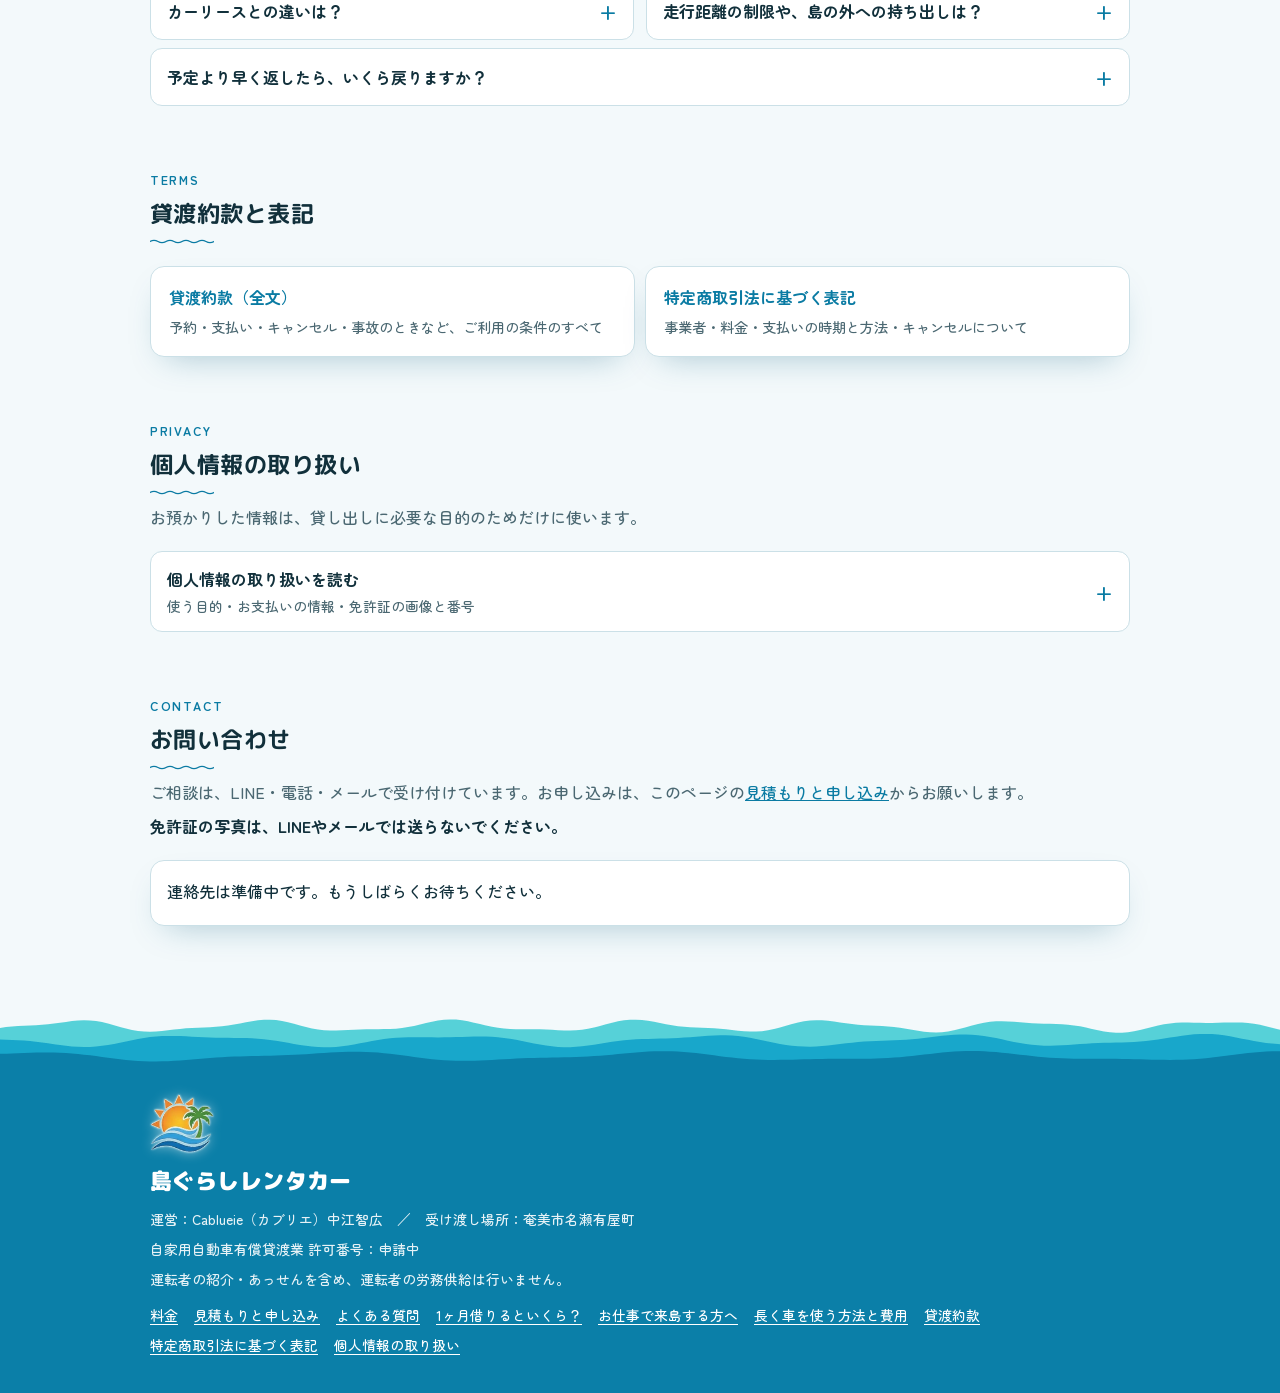
==== commit 5c7ed186: "借りる日を選ぶとページが固まる不具合を直した（見積書ボタンの見張りが止まらなくなっていた）。PCの点を11pxに Co-Authored-By: Claude Opus 5.5 <noreply@an" ====
--- a/index.html
+++ b/index.html
@@ -20,7 +20,7 @@
 <link rel="preconnect" href="https://fonts.googleapis.com">
 <link rel="preconnect" href="https://fonts.gstatic.com" crossorigin>
 <link rel="stylesheet" href="https://fonts.googleapis.com/css2?family=M+PLUS+Rounded+1c:wght@700;800;900&amp;family=Montserrat:wght@800&amp;family=Zen+Maru+Gothic:wght@500;700;900&amp;family=IBM+Plex+Mono:wght@400;500&amp;display=swap">
-<link rel="stylesheet" href="assets/site.css?v=20261126">
+<link rel="stylesheet" href="assets/site.css?v=20261126b">
 <style>
 </style>
 <script type="application/ld+json">{"@context": "https://schema.org", "@type": "WebSite", "@id": "https://cablueie-rentacar.com/#website", "url": "https://cablueie-rentacar.com/", "name": "島ぐらしレンタカー", "alternateName": ["しまぐらしレンタカー", "Cablueieレンタカー", "カブリエレンタカー"], "inLanguage": "ja", "publisher": {"@id": "https://cablueie-rentacar.com/#business"}}</script>
@@ -546,7 +546,7 @@
 </div>
 <script src="config.js"></script>
 <script src="assets/booking.js?v=20261126c"></script>
-<script src="assets/quote.js?v=20261121"></script>
+<script src="assets/quote.js?v=20261126"></script>
 <script src="assets/hit.js?v=20261101"></script>
 <script>
 (function(){
--- a/assets/site.css
+++ b/assets/site.css
@@ -128,8 +128,8 @@
 .mlabel{font-family:var(--font-data);font-size:.76rem;color:var(--muted);white-space:nowrap}
 .mlabel b{color:var(--ink);font-weight:500}
 .days{display:grid;grid-template-columns:repeat(31,minmax(0,1fr));gap:2px}
-/* 点は、ラベルと余白をつめた分だけ大きくする（PCでは16pxまで） */
-.d{aspect-ratio:1;max-width:16px;border-radius:50%;background:var(--sunk)}
+/* 点は、ラベルと余白をつめた分だけ大きくする（PCでは11pxまで） */
+.d{aspect-ratio:1;max-width:11px;border-radius:50%;background:var(--sunk)}
 .d.booked{background:var(--sea)}
 .d.hold{background:var(--hold)}
 .ticks .days{align-items:end}
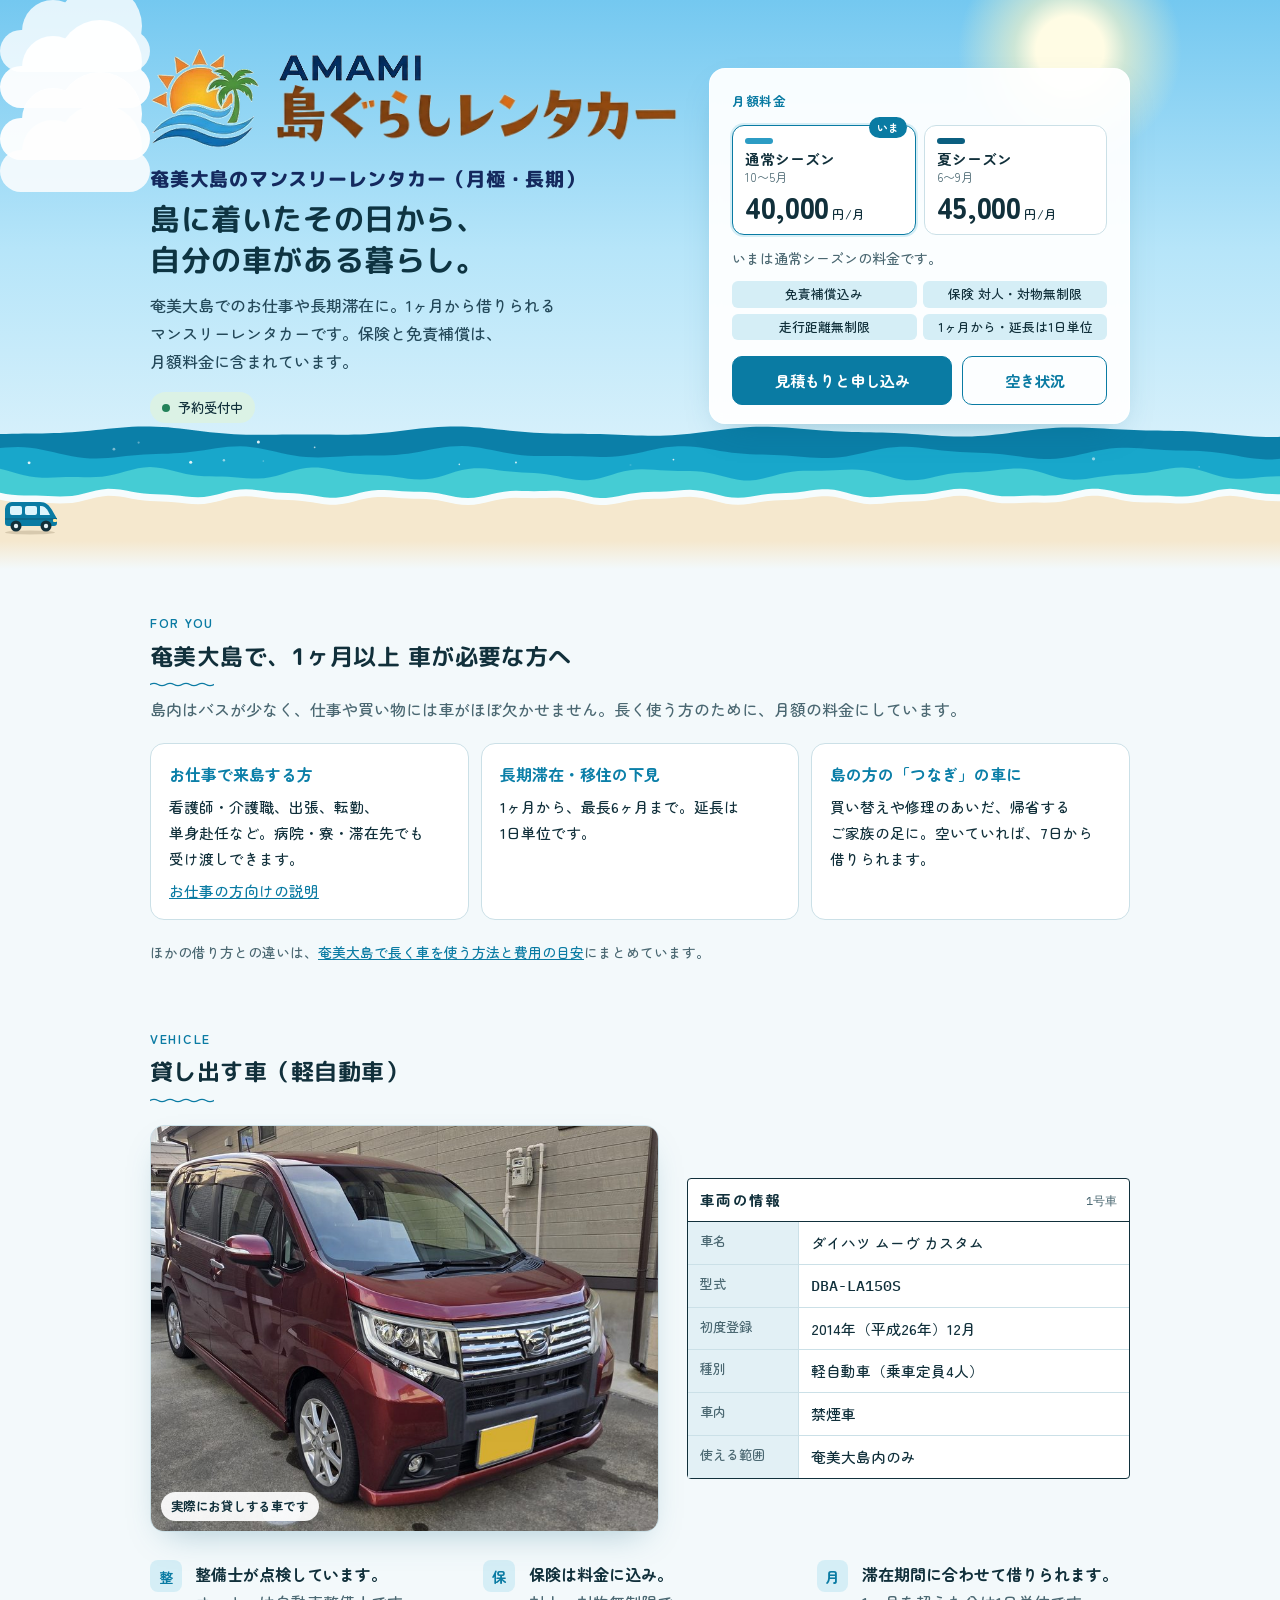
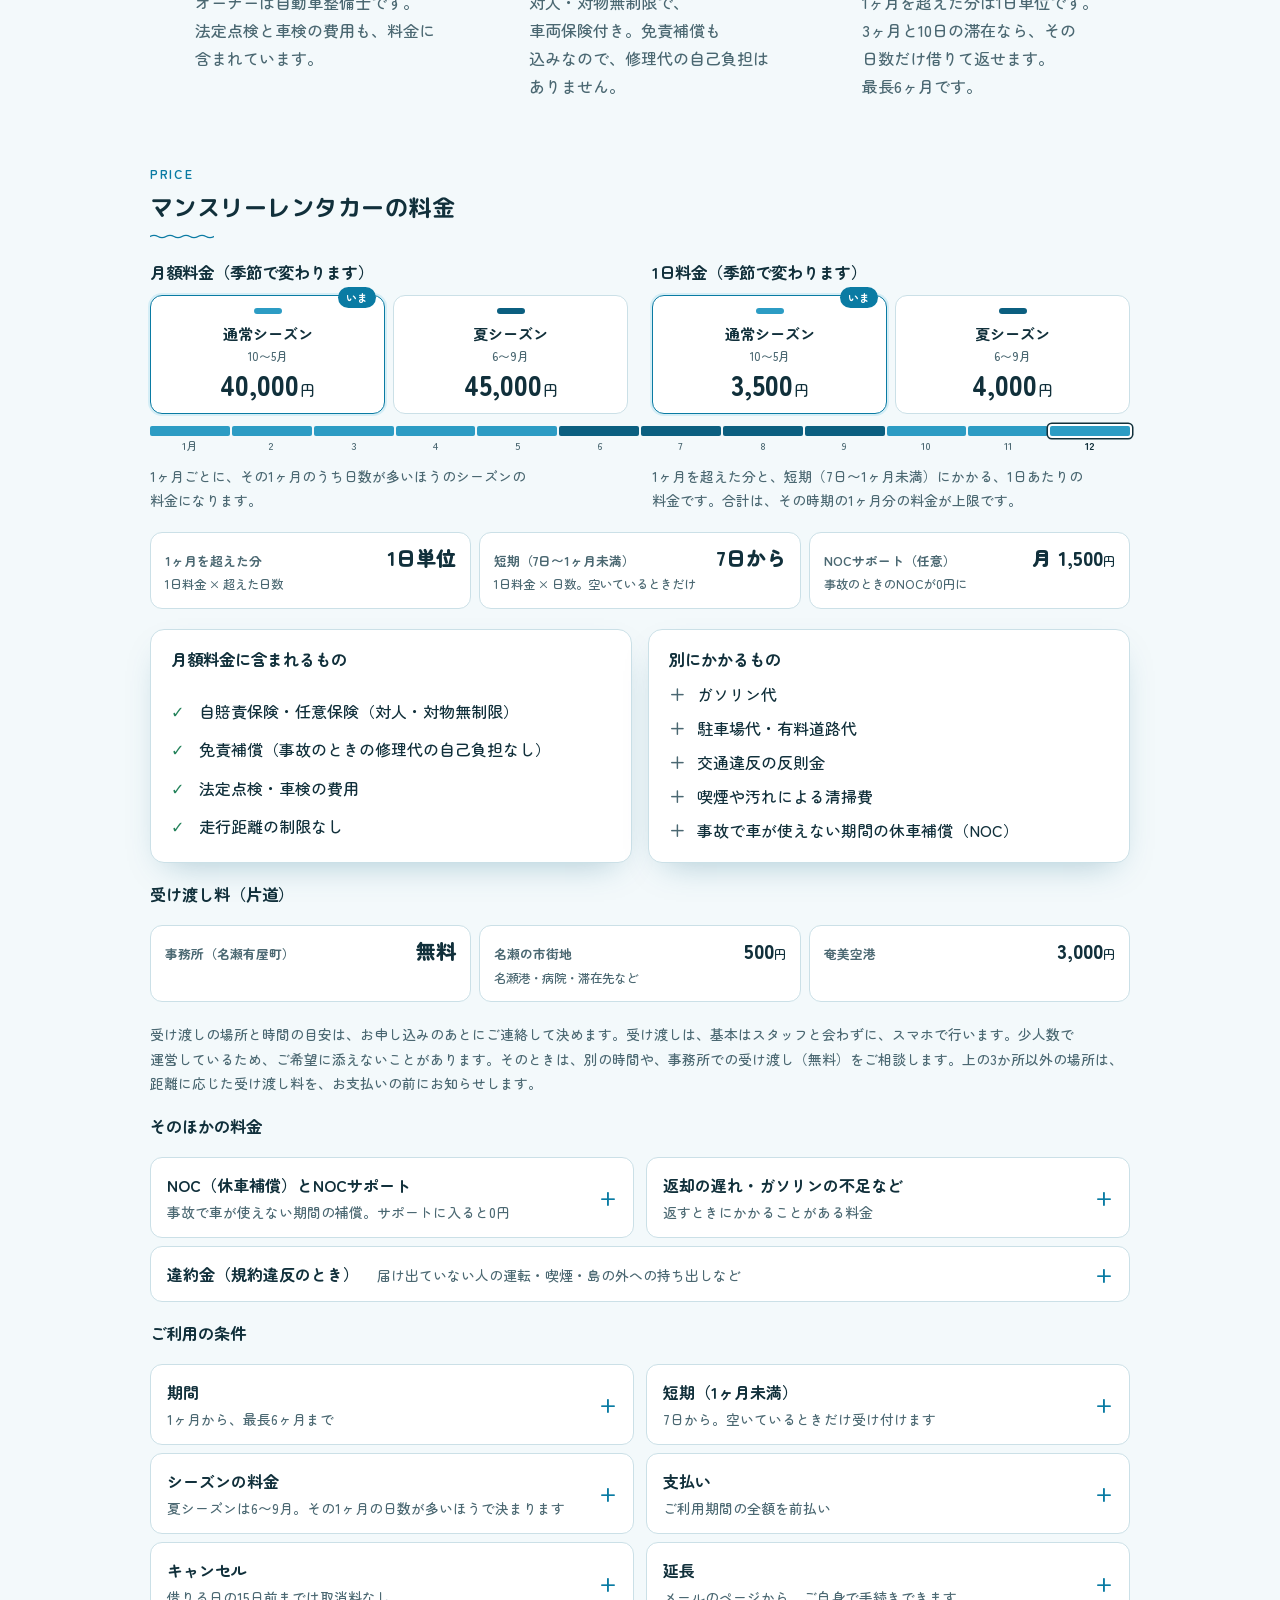
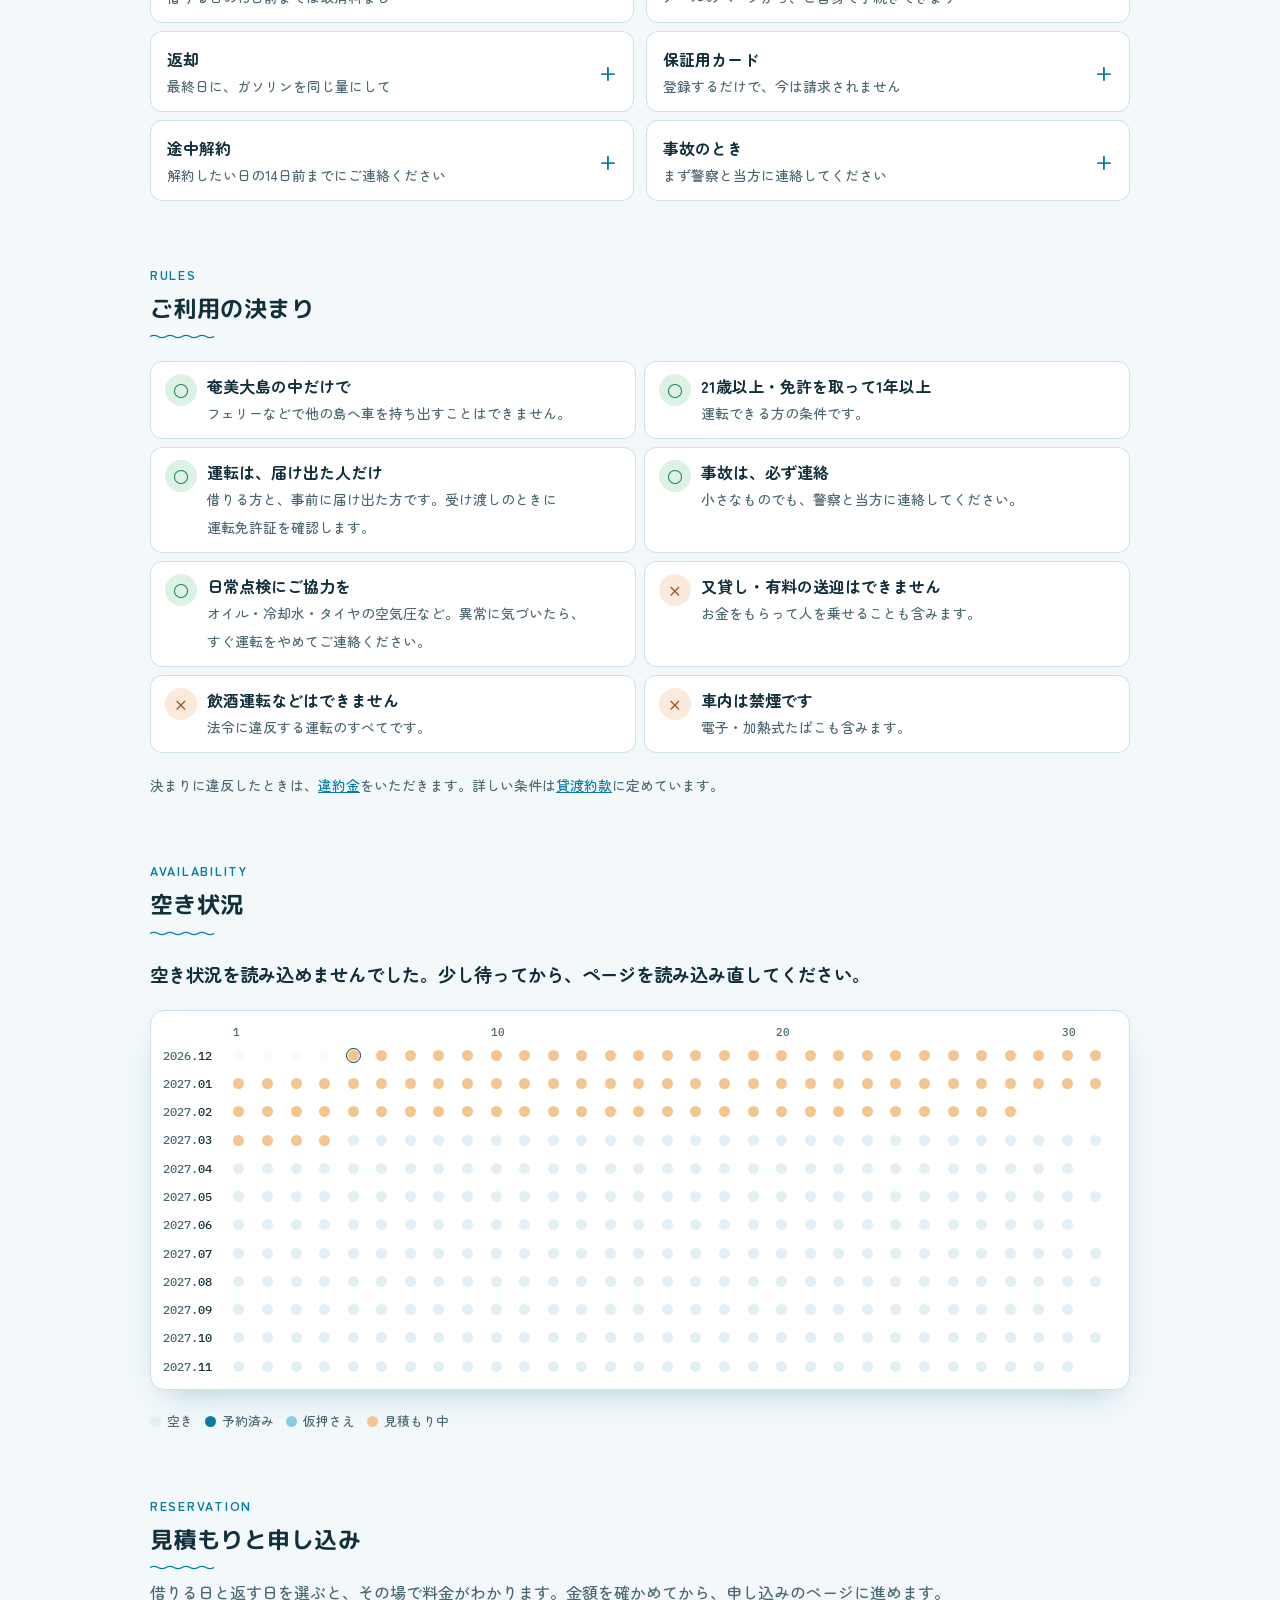
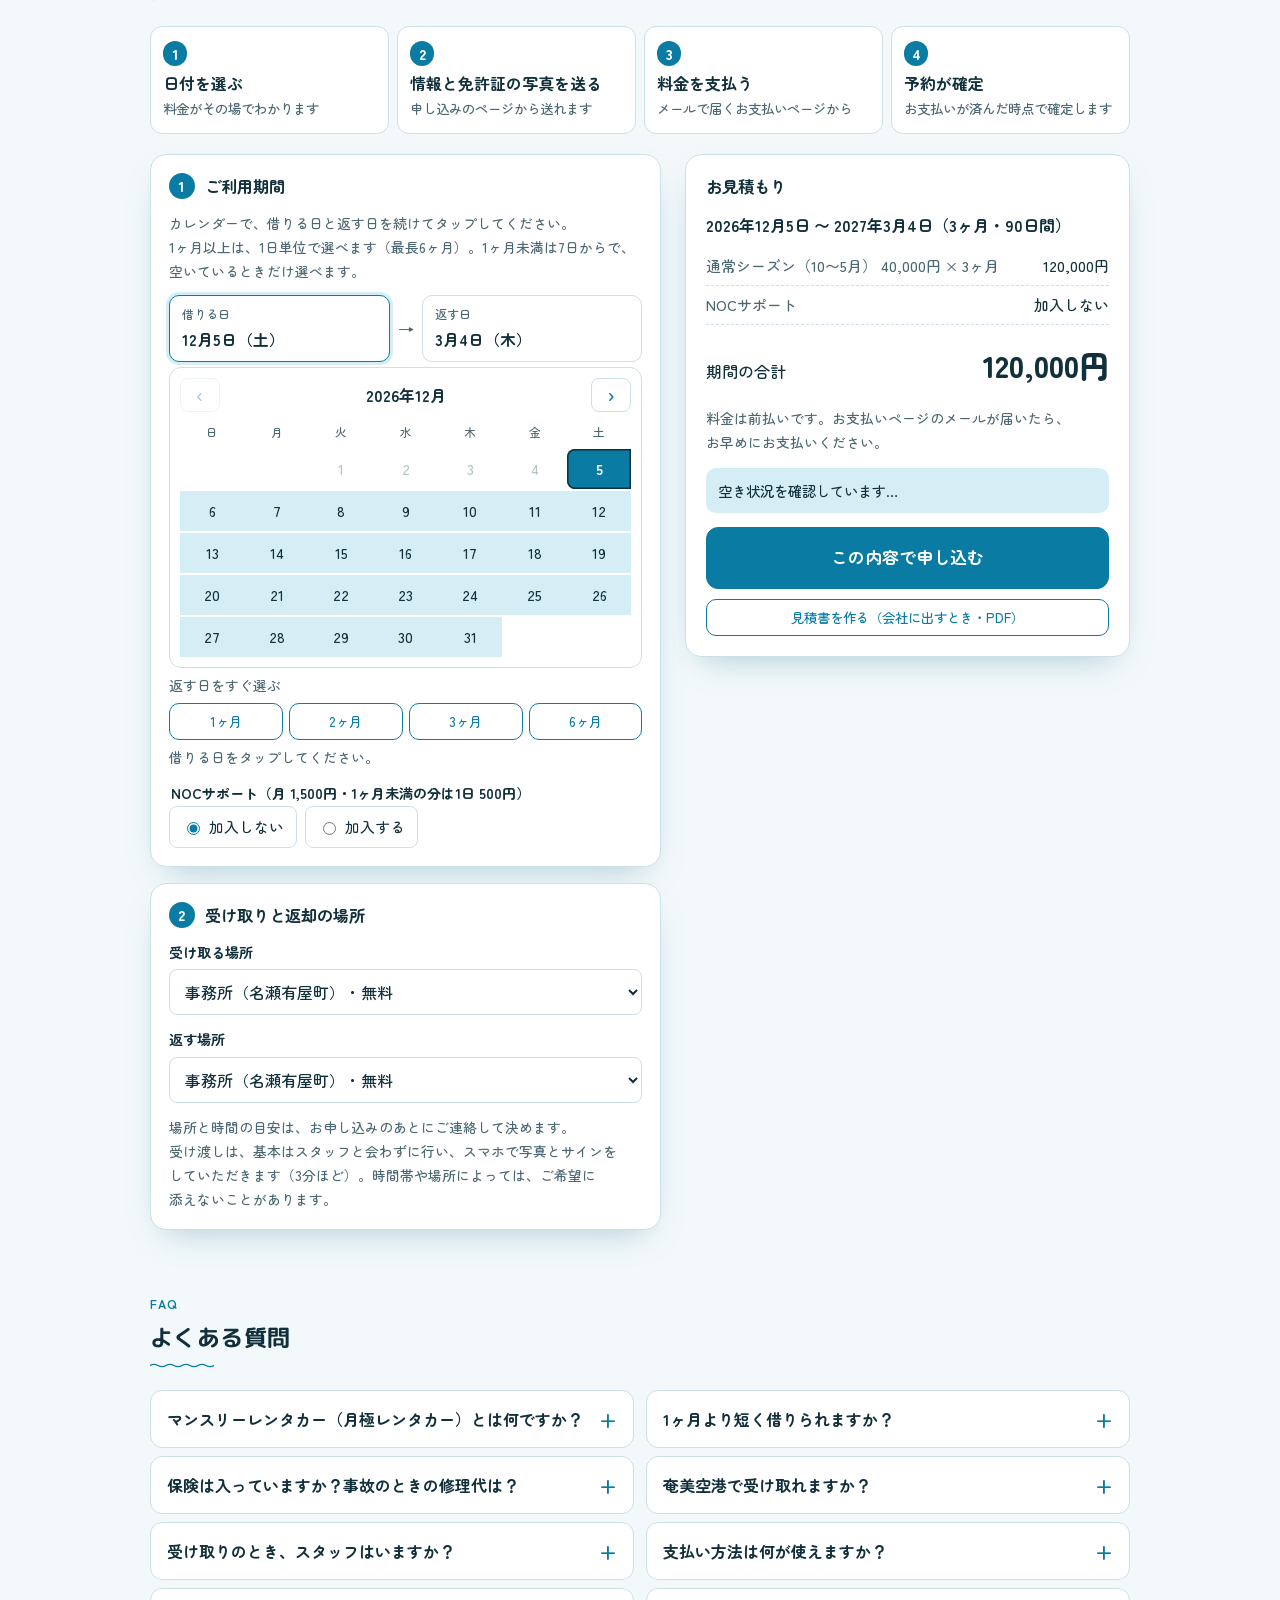
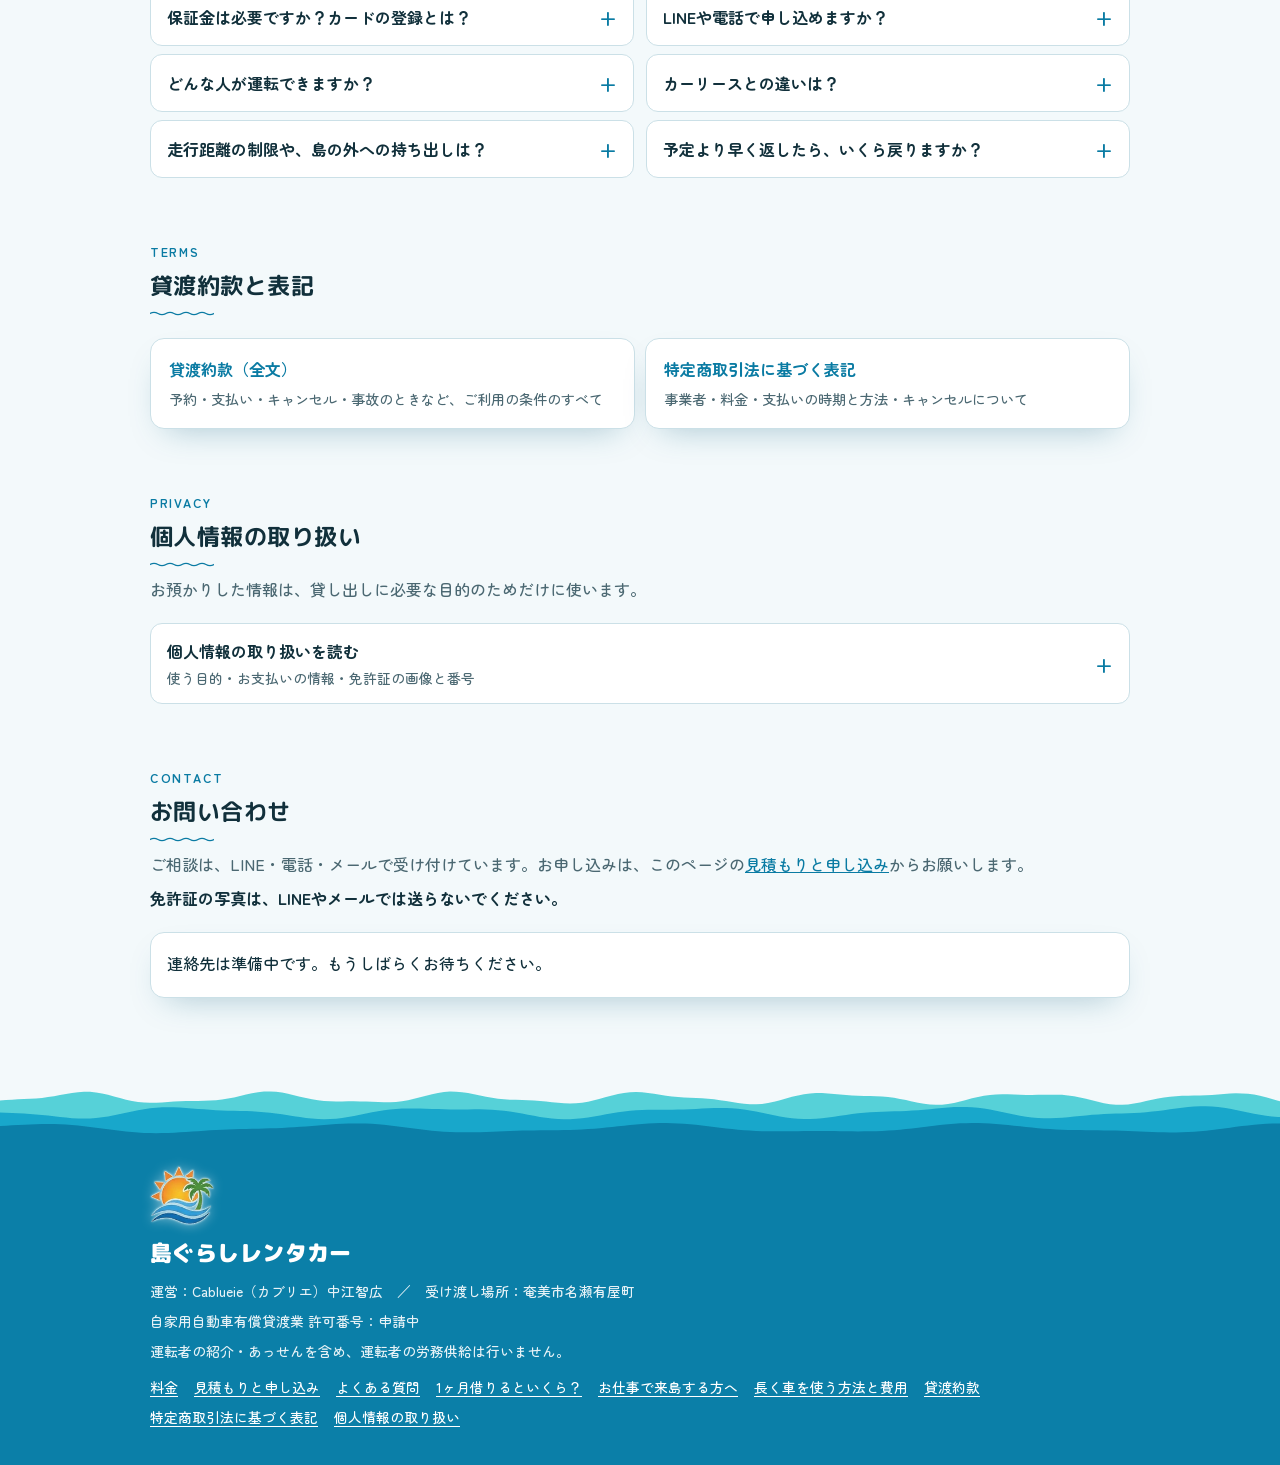
==== commit 1da1bc6d: "受け渡しは基本スタッフと会わずにスマホで行うことを、よくある質問・申し込みページ・各ページの案内に書いた Co-Authored-By: Claude Opus 5.5 <noreply@anthro" ====
--- a/index.html
+++ b/index.html
@@ -25,7 +25,7 @@
 </style>
 <script type="application/ld+json">{"@context": "https://schema.org", "@type": "WebSite", "@id": "https://cablueie-rentacar.com/#website", "url": "https://cablueie-rentacar.com/", "name": "島ぐらしレンタカー", "alternateName": ["しまぐらしレンタカー", "Cablueieレンタカー", "カブリエレンタカー"], "inLanguage": "ja", "publisher": {"@id": "https://cablueie-rentacar.com/#business"}}</script>
 <script type="application/ld+json">{"@context": "https://schema.org", "@type": "AutoRental", "name": "島ぐらしレンタカー", "alternateName": ["しまぐらしレンタカー", "Cablueieレンタカー", "カブリエレンタカー"], "description": "奄美大島のマンスリーレンタカー（月極・長期レンタカー）。1ヶ月から、延長は1日単位。保険・免責補償込みで月40,000円から。奄美空港・名瀬で受け渡し。看護師・出張・転勤など、お仕事や長期滞在に。サイトで予約と支払いまでできます。", "url": "https://cablueie-rentacar.com/", "image": "https://cablueie-rentacar.com/og.png", "logo": "https://cablueie-rentacar.com/assets/mark-480.png", "address": {"@type": "PostalAddress", "postalCode": "894-0062", "addressRegion": "鹿児島県", "addressLocality": "奄美市", "streetAddress": "名瀬有屋町", "addressCountry": "JP"}, "areaServed": {"@type": "Place", "name": "奄美大島"}, "priceRange": "月額40,000円〜45,000円", "paymentAccepted": "クレジットカード, 電子決済, 銀行振込", "currenciesAccepted": "JPY", "@id": "https://cablueie-rentacar.com/#business", "knowsLanguage": "ja", "makesOffer": [{"@type": "Offer", "name": "マンスリーレンタカー（通常シーズン 10〜5月）", "description": "軽自動車・保険と免責補償込み", "priceCurrency": "JPY", "price": "40000", "availability": "https://schema.org/InStock", "priceSpecification": {"@type": "UnitPriceSpecification", "price": 40000, "priceCurrency": "JPY", "unitText": "月", "unitCode": "MON"}}, {"@type": "Offer", "name": "マンスリーレンタカー（夏シーズン 6〜9月）", "description": "軽自動車・保険と免責補償込み", "priceCurrency": "JPY", "price": "45000", "availability": "https://schema.org/InStock", "priceSpecification": {"@type": "UnitPriceSpecification", "price": 45000, "priceCurrency": "JPY", "unitText": "月", "unitCode": "MON"}}]}</script>
-<script type="application/ld+json">{"@context": "https://schema.org", "@type": "FAQPage", "mainEntity": [{"@type": "Question", "name": "マンスリーレンタカー（月極レンタカー）とは何ですか？", "acceptedAnswer": {"@type": "Answer", "text": "1ヶ月単位の料金で長く借りられるレンタカーです。1日ごとの料金のふつうのレンタカーより、長く使うほど割安になります。島ぐらしレンタカーは1ヶ月から借りられて、1ヶ月を超えた分は1日単位、最長6ヶ月までです。保険と免責補償は料金に含まれています。"}}, {"@type": "Question", "name": "1ヶ月より短く借りられますか？", "acceptedAnswer": {"@type": "Answer", "text": "はい。借りる日が30日以内の場合か、予約と予約のあいだの1ヶ月に満たない空きの場合に、7日から借りられます。料金は1日3,500円（夏シーズンの6〜9月は4,000円。その時期の1ヶ月分が上限）で、全額前払いです。カレンダーで期間を選べば、そのまま申し込みとお支払いまでできます。"}}, {"@type": "Question", "name": "保険は入っていますか？事故のときの修理代は？", "acceptedAnswer": {"@type": "Answer", "text": "自賠責保険と任意保険（対人・対物無制限）、免責補償が月額料金に含まれています。万一の事故でも、車の修理代のご負担はありません。修理中の休業補償（NOC）は別にかかりますが、NOCサポート（月1,500円）に入ると0円になります。"}}, {"@type": "Question", "name": "奄美空港で受け取れますか？", "acceptedAnswer": {"@type": "Answer", "text": "はい。奄美空港での受け渡しは片道3,000円、名瀬の市街地（港・病院・滞在先など）は片道500円、名瀬有屋町の事務所なら無料です。受け渡しの時間と場所は、お申し込みのあとにご連絡して決めます。少人数で運営しているため、便の時間などによっては、ご希望に添えないことがあります。"}}, {"@type": "Question", "name": "支払い方法は何が使えますか？", "acceptedAnswer": {"@type": "Answer", "text": "クレジットカード（Visa・Mastercard・JCB・American Expressなど）、電子決済、銀行振込が使えます。お申し込みのあと、お支払いページのリンクをメールでお送りします。ご利用期間の料金をお支払いいただいた時点で、予約が確定します。"}}, {"@type": "Question", "name": "保証金は必要ですか？カードの登録とは？", "acceptedAnswer": {"@type": "Answer", "text": "保証金はいただきません。その代わりに、お支払いのときに保証用のクレジットカード（またはデビットカード）を登録していただきます。今は請求されず、返却後の燃料代・延滞料金・NOC・違約金などがあるときは、内容をメールでお知らせして、このカードに請求します。現金でのお支払いは受け付けていません。ご利用の終了から90日後に登録を削除します。"}}, {"@type": "Question", "name": "LINEや電話で申し込めますか？", "acceptedAnswer": {"@type": "Answer", "text": "ご相談は、LINE・電話・メールで受け付けています。お申し込みは、このページの「見積もりと申し込み」からお願いします（運転免許証の写真もそこから送っていただきます）。免許証の写真は、LINEやメールでは受け付けていません。あとから運転する人を追加するときや、免許証の写真を撮り直すときは、受付確認のメールにある専用のページから送れます。"}}, {"@type": "Question", "name": "どんな人が運転できますか？", "acceptedAnswer": {"@type": "Answer", "text": "21歳以上で、運転免許を取って1年以上の方です。運転する方は全員、申し込みのときに運転免許証の写真を送っていただきます。"}}, {"@type": "Question", "name": "カーリースとの違いは？", "acceptedAnswer": {"@type": "Answer", "text": "カーリースは年単位の契約が中心で、途中でやめると違約金がかかることが多いため、数ヶ月の滞在には向きません。マンスリーレンタカーなら1ヶ月から借りられて、保険・点検・車検の費用も料金に含まれています。"}}, {"@type": "Question", "name": "走行距離の制限や、島の外への持ち出しは？", "acceptedAnswer": {"@type": "Answer", "text": "走行距離の制限はありません。ご利用は奄美大島内に限り、フェリーなどで他の島へ車を持ち出すことはできません。"}}, {"@type": "Question", "name": "予定より早く返したら、いくら戻りますか？", "acceptedAnswer": {"@type": "Answer", "text": "早く返すときは途中解約です。使った期間の料金で計算し直し、払った額との差額から解約手数料（差額の30%）を引いた分をお返しします。1ヶ月に満たない期間は1日3,500円で、1ヶ月分（40,000円）が上限です。たとえば1ヶ月の予約を20日で返すと戻りは0円、1ヶ月と10日の予約（75,000円）を1ヶ月で返すと、差額35,000円から解約手数料10,500円を引いた24,500円（カード払いは決済手数料3.6%を引いて約23,600円）が戻ります。夏シーズン（6〜9月）は1日4,000円・1ヶ月45,000円で計算します。"}}]}</script>
+<script type="application/ld+json">{"@context": "https://schema.org", "@type": "FAQPage", "mainEntity": [{"@type": "Question", "name": "マンスリーレンタカー（月極レンタカー）とは何ですか？", "acceptedAnswer": {"@type": "Answer", "text": "1ヶ月単位の料金で長く借りられるレンタカーです。1日ごとの料金のふつうのレンタカーより、長く使うほど割安になります。島ぐらしレンタカーは1ヶ月から借りられて、1ヶ月を超えた分は1日単位、最長6ヶ月までです。保険と免責補償は料金に含まれています。"}}, {"@type": "Question", "name": "1ヶ月より短く借りられますか？", "acceptedAnswer": {"@type": "Answer", "text": "はい。借りる日が30日以内の場合か、予約と予約のあいだの1ヶ月に満たない空きの場合に、7日から借りられます。料金は1日3,500円（夏シーズンの6〜9月は4,000円。その時期の1ヶ月分が上限）で、全額前払いです。カレンダーで期間を選べば、そのまま申し込みとお支払いまでできます。"}}, {"@type": "Question", "name": "保険は入っていますか？事故のときの修理代は？", "acceptedAnswer": {"@type": "Answer", "text": "自賠責保険と任意保険（対人・対物無制限）、免責補償が月額料金に含まれています。万一の事故でも、車の修理代のご負担はありません。修理中の休業補償（NOC）は別にかかりますが、NOCサポート（月1,500円）に入ると0円になります。"}}, {"@type": "Question", "name": "奄美空港で受け取れますか？", "acceptedAnswer": {"@type": "Answer", "text": "はい。奄美空港での受け渡しは片道3,000円、名瀬の市街地（港・病院・滞在先など）は片道500円、名瀬有屋町の事務所なら無料です。受け渡しの場所と時間の目安は、お申し込みのあとにご連絡して決めます。受け渡しは、基本はスタッフと会わずに、スマホで行います。少人数で運営しているため、便の時間などによっては、ご希望に添えないことがあります。"}}, {"@type": "Question", "name": "受け取りのとき、スタッフはいますか？", "acceptedAnswer": {"@type": "Answer", "text": "受け渡しは、基本はスタッフと会わずに行います。受け取りの前日に、手続きのページのリンクをメールでお送りします。当日は車のところでそのページをスマホで開き、車の場所（地図）と鍵の置き場所を確かめて、メーターの写真、気になるキズの写真、運転免許証の番号、指でのサインを入れてください（3分ほど）。終わると、貸渡証がメールで届きます。返すときも同じように、車のまわりとメーターの写真を撮り、鍵を元の場所に戻してサインをします。カメラが使えて、インターネットにつながるスマホをご用意ください。対面でのお渡しをご希望のときは、ご相談ください（ご希望に添えないこともあります）。"}}, {"@type": "Question", "name": "支払い方法は何が使えますか？", "acceptedAnswer": {"@type": "Answer", "text": "クレジットカード（Visa・Mastercard・JCB・American Expressなど）、電子決済、銀行振込が使えます。お申し込みのあと、お支払いページのリンクをメールでお送りします。ご利用期間の料金をお支払いいただいた時点で、予約が確定します。"}}, {"@type": "Question", "name": "保証金は必要ですか？カードの登録とは？", "acceptedAnswer": {"@type": "Answer", "text": "保証金はいただきません。その代わりに、お支払いのときに保証用のクレジットカード（またはデビットカード）を登録していただきます。今は請求されず、返却後の燃料代・延滞料金・NOC・違約金などがあるときは、内容をメールでお知らせして、このカードに請求します。現金でのお支払いは受け付けていません。ご利用の終了から90日後に登録を削除します。"}}, {"@type": "Question", "name": "LINEや電話で申し込めますか？", "acceptedAnswer": {"@type": "Answer", "text": "ご相談は、LINE・電話・メールで受け付けています。お申し込みは、このページの「見積もりと申し込み」からお願いします（運転免許証の写真もそこから送っていただきます）。免許証の写真は、LINEやメールでは受け付けていません。あとから運転する人を追加するときや、免許証の写真を撮り直すときは、受付確認のメールにある専用のページから送れます。"}}, {"@type": "Question", "name": "どんな人が運転できますか？", "acceptedAnswer": {"@type": "Answer", "text": "21歳以上で、運転免許を取って1年以上の方です。運転する方は全員、申し込みのときに運転免許証の写真を送っていただきます。"}}, {"@type": "Question", "name": "カーリースとの違いは？", "acceptedAnswer": {"@type": "Answer", "text": "カーリースは年単位の契約が中心で、途中でやめると違約金がかかることが多いため、数ヶ月の滞在には向きません。マンスリーレンタカーなら1ヶ月から借りられて、保険・点検・車検の費用も料金に含まれています。"}}, {"@type": "Question", "name": "走行距離の制限や、島の外への持ち出しは？", "acceptedAnswer": {"@type": "Answer", "text": "走行距離の制限はありません。ご利用は奄美大島内に限り、フェリーなどで他の島へ車を持ち出すことはできません。"}}, {"@type": "Question", "name": "予定より早く返したら、いくら戻りますか？", "acceptedAnswer": {"@type": "Answer", "text": "早く返すときは途中解約です。使った期間の料金で計算し直し、払った額との差額から解約手数料（差額の30%）を引いた分をお返しします。1ヶ月に満たない期間は1日3,500円で、1ヶ月分（40,000円）が上限です。たとえば1ヶ月の予約を20日で返すと戻りは0円、1ヶ月と10日の予約（75,000円）を1ヶ月で返すと、差額35,000円から解約手数料10,500円を引いた24,500円（カード払いは決済手数料3.6%を引いて約23,600円）が戻ります。夏シーズン（6〜9月）は1日4,000円・1ヶ月45,000円で計算します。"}}]}</script>
 </head>
 <body>
 <div id="site">
@@ -167,7 +167,7 @@
       <div class="tile"><span class="tile-k">名瀬の市街地</span><span class="tile-v"><span data-price="hoNaze">500</span><small>円</small></span><span class="tile-n">名瀬港・病院・滞在先など</span></div>
       <div class="tile"><span class="tile-k">奄美空港</span><span class="tile-v"><span data-price="hoAirport">3,000</span><small>円</small></span></div>
     </div>
-    <p class="small muted">受け渡しの時間と場所は、お申し込みのあとにご連絡して決めます。少人数で運営しているため、ご希望に添えないことがあります。そのときは、別の時間や、事務所での受け渡し（無料）をご相談します。上の3か所以外の場所は、距離に応じた受け渡し料を、お支払いの前にお知らせします。</p>
+    <p class="small muted">受け渡しの場所と時間の目安は、お申し込みのあとにご連絡して決めます。受け渡しは、基本はスタッフと会わずに、スマホで行います。少人数で運営しているため、ご希望に添えないことがあります。そのときは、別の時間や、事務所での受け渡し（無料）をご相談します。上の3か所以外の場所は、距離に応じた受け渡し料を、お支払いの前にお知らせします。</p>
 
     <h3 class="fee-cap">そのほかの料金</h3>
     <div class="folds cols">
@@ -422,7 +422,7 @@
                 <option value="consult">その他の場所（相談・料金は別途）</option>
               </select></div>
           </div>
-          <p class="small muted">時間と場所は、お申し込みのあとにご連絡して決めます。時間帯や場所によっては、ご希望に添えないことがあります。</p>
+          <p class="small muted">場所と時間の目安は、お申し込みのあとにご連絡して決めます。受け渡しは、基本はスタッフと会わずに行い、スマホで写真とサインをしていただきます（3分ほど）。時間帯や場所によっては、ご希望に添えないことがあります。</p>
         </div>
       </div>
 
@@ -453,7 +453,8 @@
       <details class="faq-item"><summary>マンスリーレンタカー（月極レンタカー）とは何ですか？</summary><p>1ヶ月単位の料金で長く借りられるレンタカーです。1日ごとの料金のふつうのレンタカーより、長く使うほど割安になります。島ぐらしレンタカーは1ヶ月から借りられて、1ヶ月を超えた分は1日単位、最長6ヶ月までです。保険と免責補償は料金に含まれています。</p></details>
       <details class="faq-item"><summary>1ヶ月より短く借りられますか？</summary><p>はい。借りる日が30日以内の場合か、予約と予約のあいだの1ヶ月に満たない空きの場合に、7日から借りられます。料金は1日3,500円（夏シーズンの6〜9月は4,000円。その時期の1ヶ月分が上限）で、全額前払いです。カレンダーで期間を選べば、そのまま申し込みとお支払いまでできます。</p></details>
       <details class="faq-item"><summary>保険は入っていますか？事故のときの修理代は？</summary><p>自賠責保険と任意保険（対人・対物無制限）、免責補償が月額料金に含まれています。万一の事故でも、車の修理代のご負担はありません。修理中の休業補償（NOC）は別にかかりますが、NOCサポート（月1,500円）に入ると0円になります。</p></details>
-      <details class="faq-item"><summary>奄美空港で受け取れますか？</summary><p>はい。奄美空港での受け渡しは片道3,000円、名瀬の市街地（港・病院・滞在先など）は片道500円、名瀬有屋町の事務所なら無料です。受け渡しの時間と場所は、お申し込みのあとにご連絡して決めます。少人数で運営しているため、便の時間などによっては、ご希望に添えないことがあります。</p></details>
+      <details class="faq-item"><summary>奄美空港で受け取れますか？</summary><p>はい。奄美空港での受け渡しは片道3,000円、名瀬の市街地（港・病院・滞在先など）は片道500円、名瀬有屋町の事務所なら無料です。受け渡しの場所と時間の目安は、お申し込みのあとにご連絡して決めます。受け渡しは、基本はスタッフと会わずに、スマホで行います。少人数で運営しているため、便の時間などによっては、ご希望に添えないことがあります。</p></details>
+      <details class="faq-item"><summary>受け取りのとき、スタッフはいますか？</summary><p>受け渡しは、基本はスタッフと会わずに行います。受け取りの前日に、手続きのページのリンクをメールでお送りします。</p><p>当日は車のところでそのページをスマホで開き、車の場所（地図）と鍵の置き場所を確かめて、メーターの写真、気になるキズの写真、運転免許証の番号、指でのサインを入れてください（3分ほど）。終わると、貸渡証がメールで届きます。返すときも同じように、車のまわりとメーターの写真を撮り、鍵を元の場所に戻してサインをします。</p><p>カメラが使えて、インターネットにつながるスマホをご用意ください。対面でのお渡しをご希望のときは、ご相談ください（ご希望に添えないこともあります）。</p></details>
       <details class="faq-item"><summary>支払い方法は何が使えますか？</summary><p>クレジットカード（Visa・Mastercard・JCB・American Expressなど）、電子決済、銀行振込が使えます。お申し込みのあと、お支払いページのリンクをメールでお送りします。ご利用期間の料金をお支払いいただいた時点で、予約が確定します。</p></details>
       <details class="faq-item"><summary>保証金は必要ですか？カードの登録とは？</summary><p>保証金はいただきません。その代わりに、お支払いのときに保証用のクレジットカード（またはデビットカード）を登録していただきます。今は請求されず、返却後の燃料代・延滞料金・NOC・違約金などがあるときは、内容をメールでお知らせして、このカードに請求します。現金でのお支払いは受け付けていません。ご利用の終了から90日後に登録を削除します。</p></details>
       <details class="faq-item"><summary>LINEや電話で申し込めますか？</summary><p>ご相談は、LINE・電話・メールで受け付けています。お申し込みは、このページの「見積もりと申し込み」からお願いします（運転免許証の写真もそこから送っていただきます）。免許証の写真は、LINEやメールでは受け付けていません。あとから運転する人を追加するときや、免許証の写真を撮り直すときは、受付確認のメールにある専用のページから送れます。</p></details>
